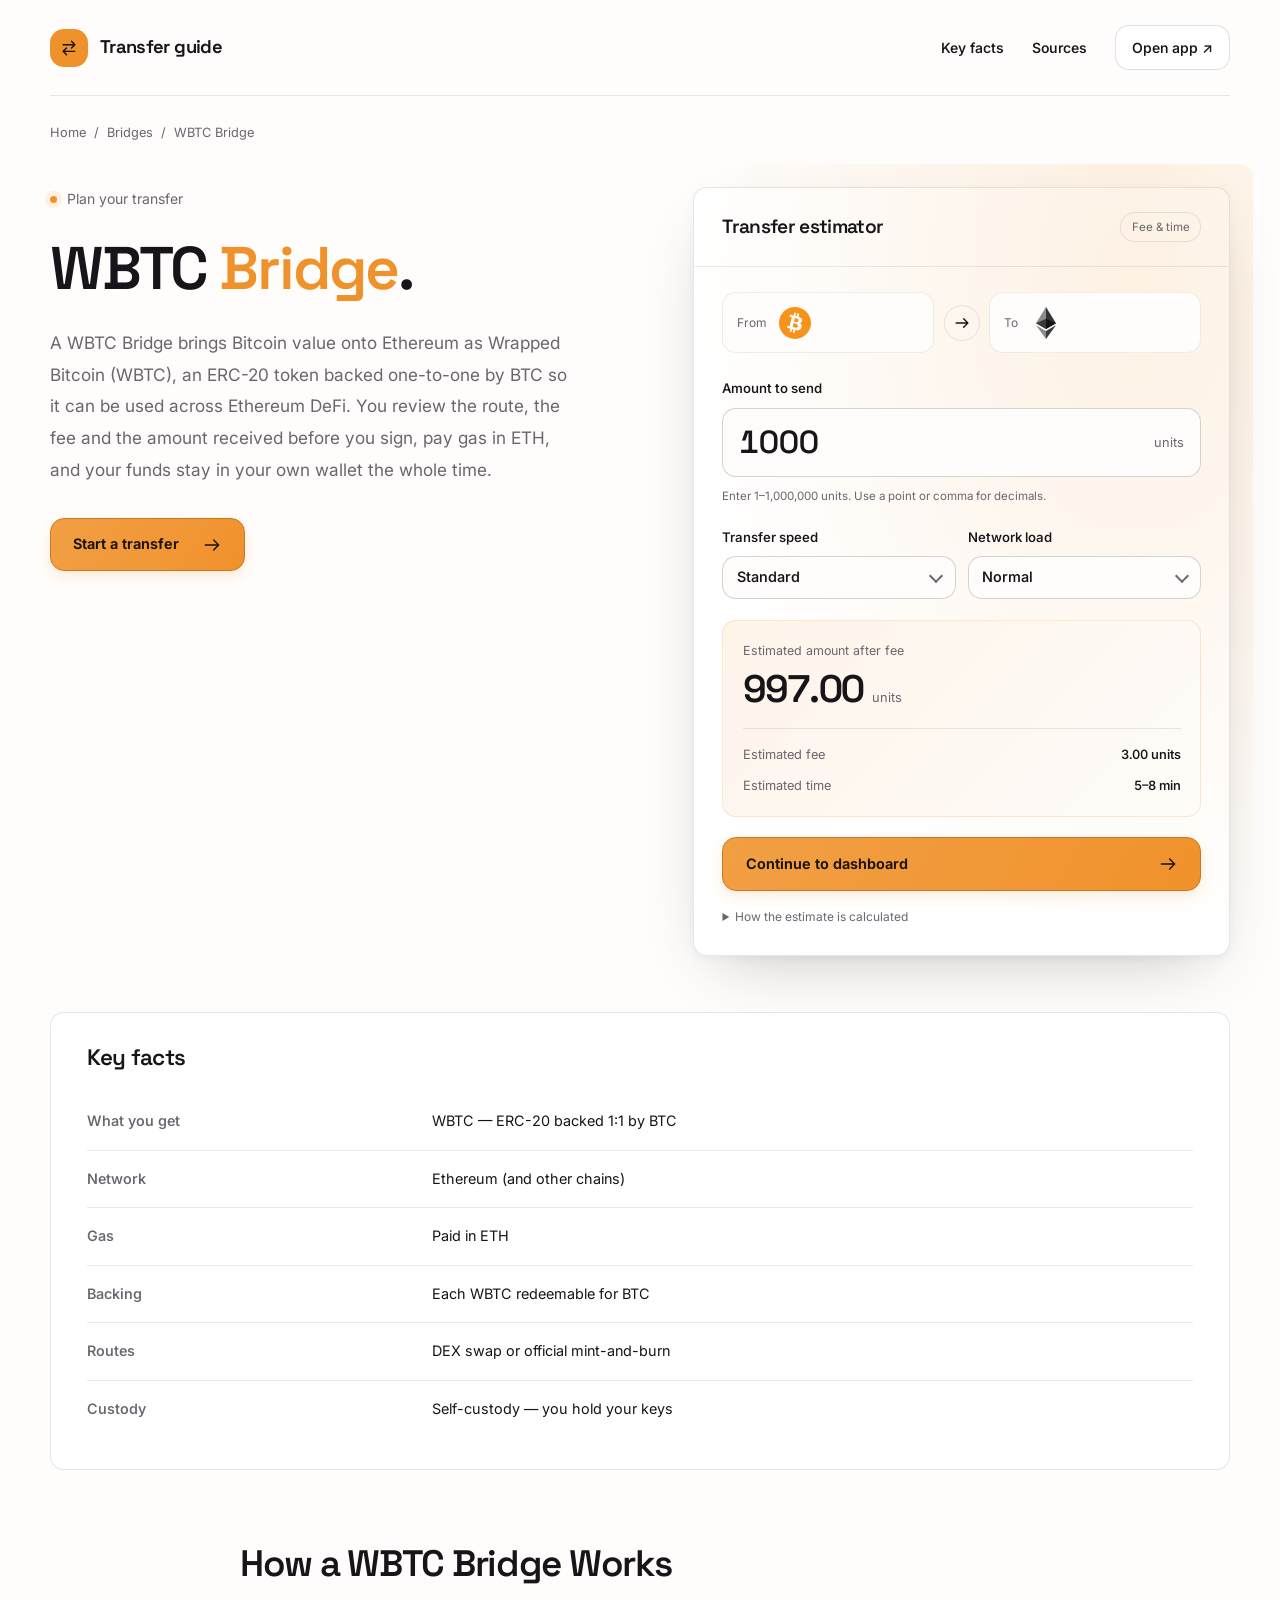
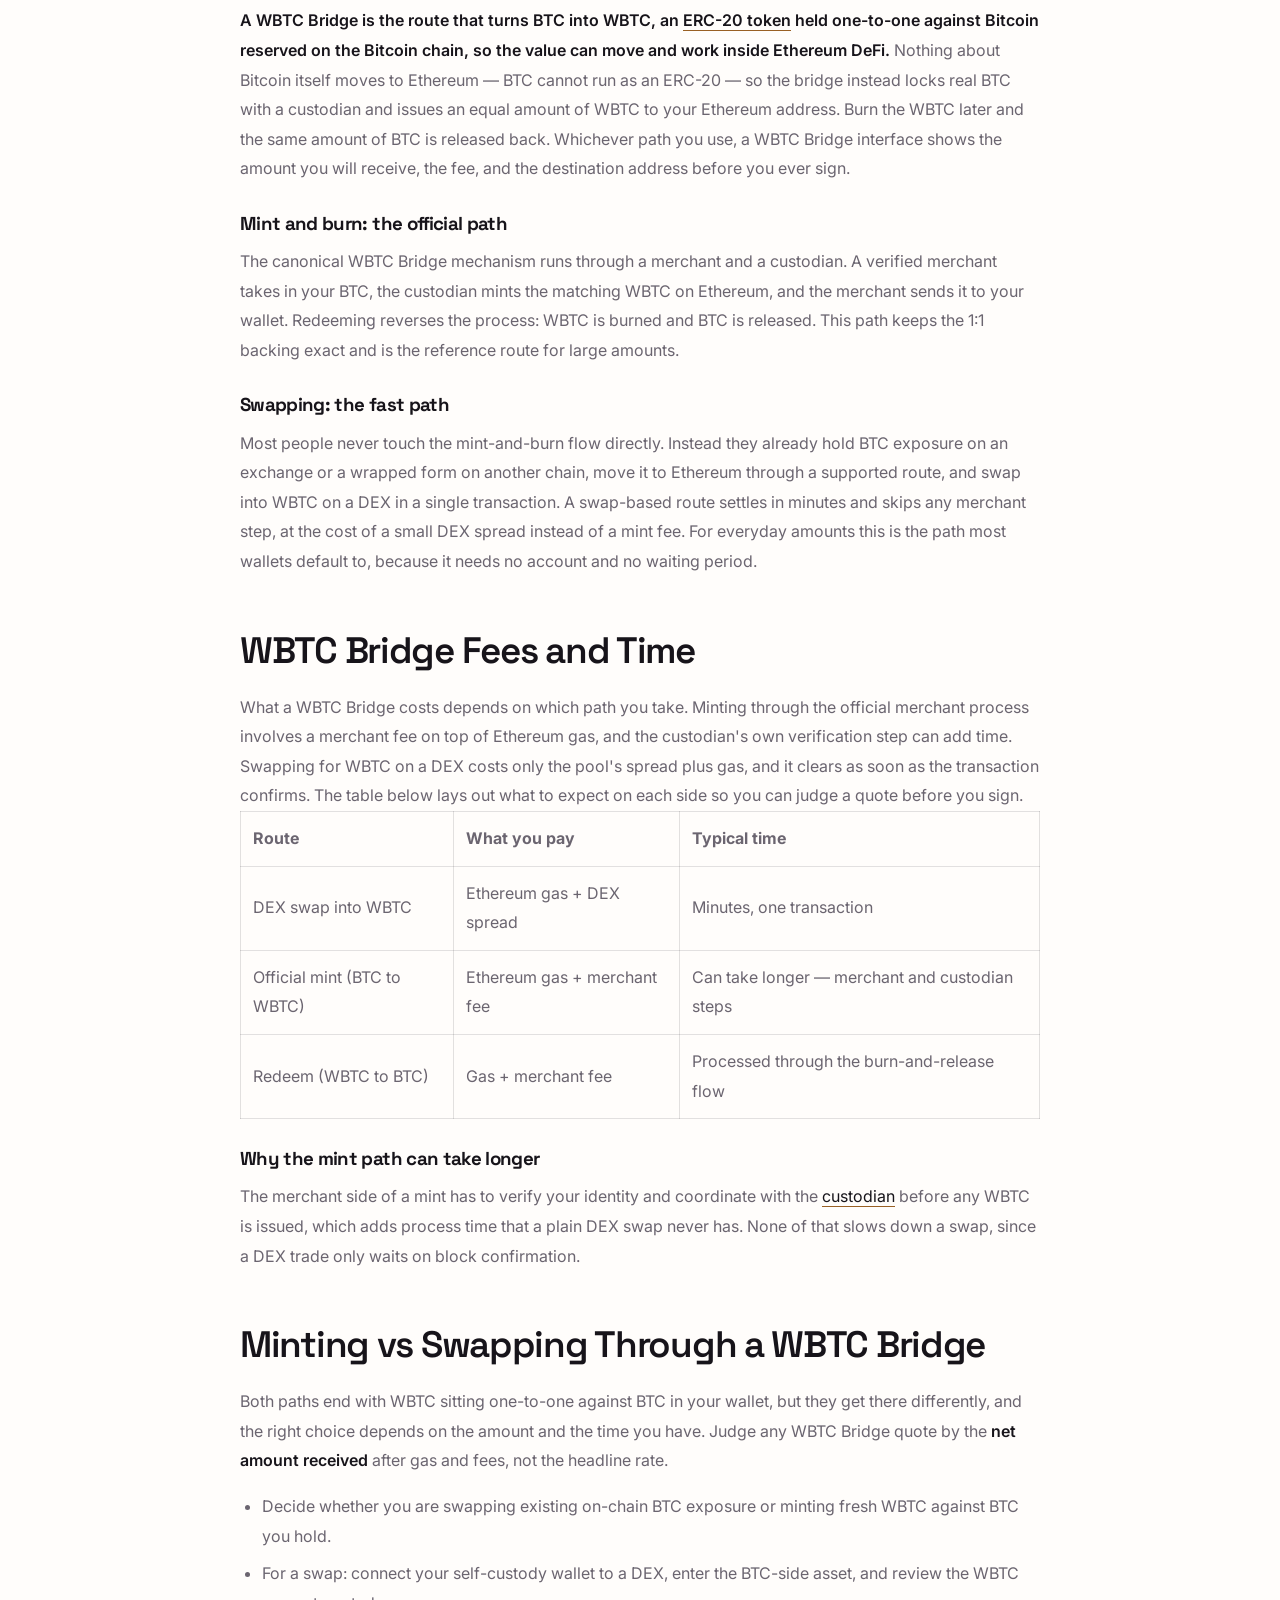
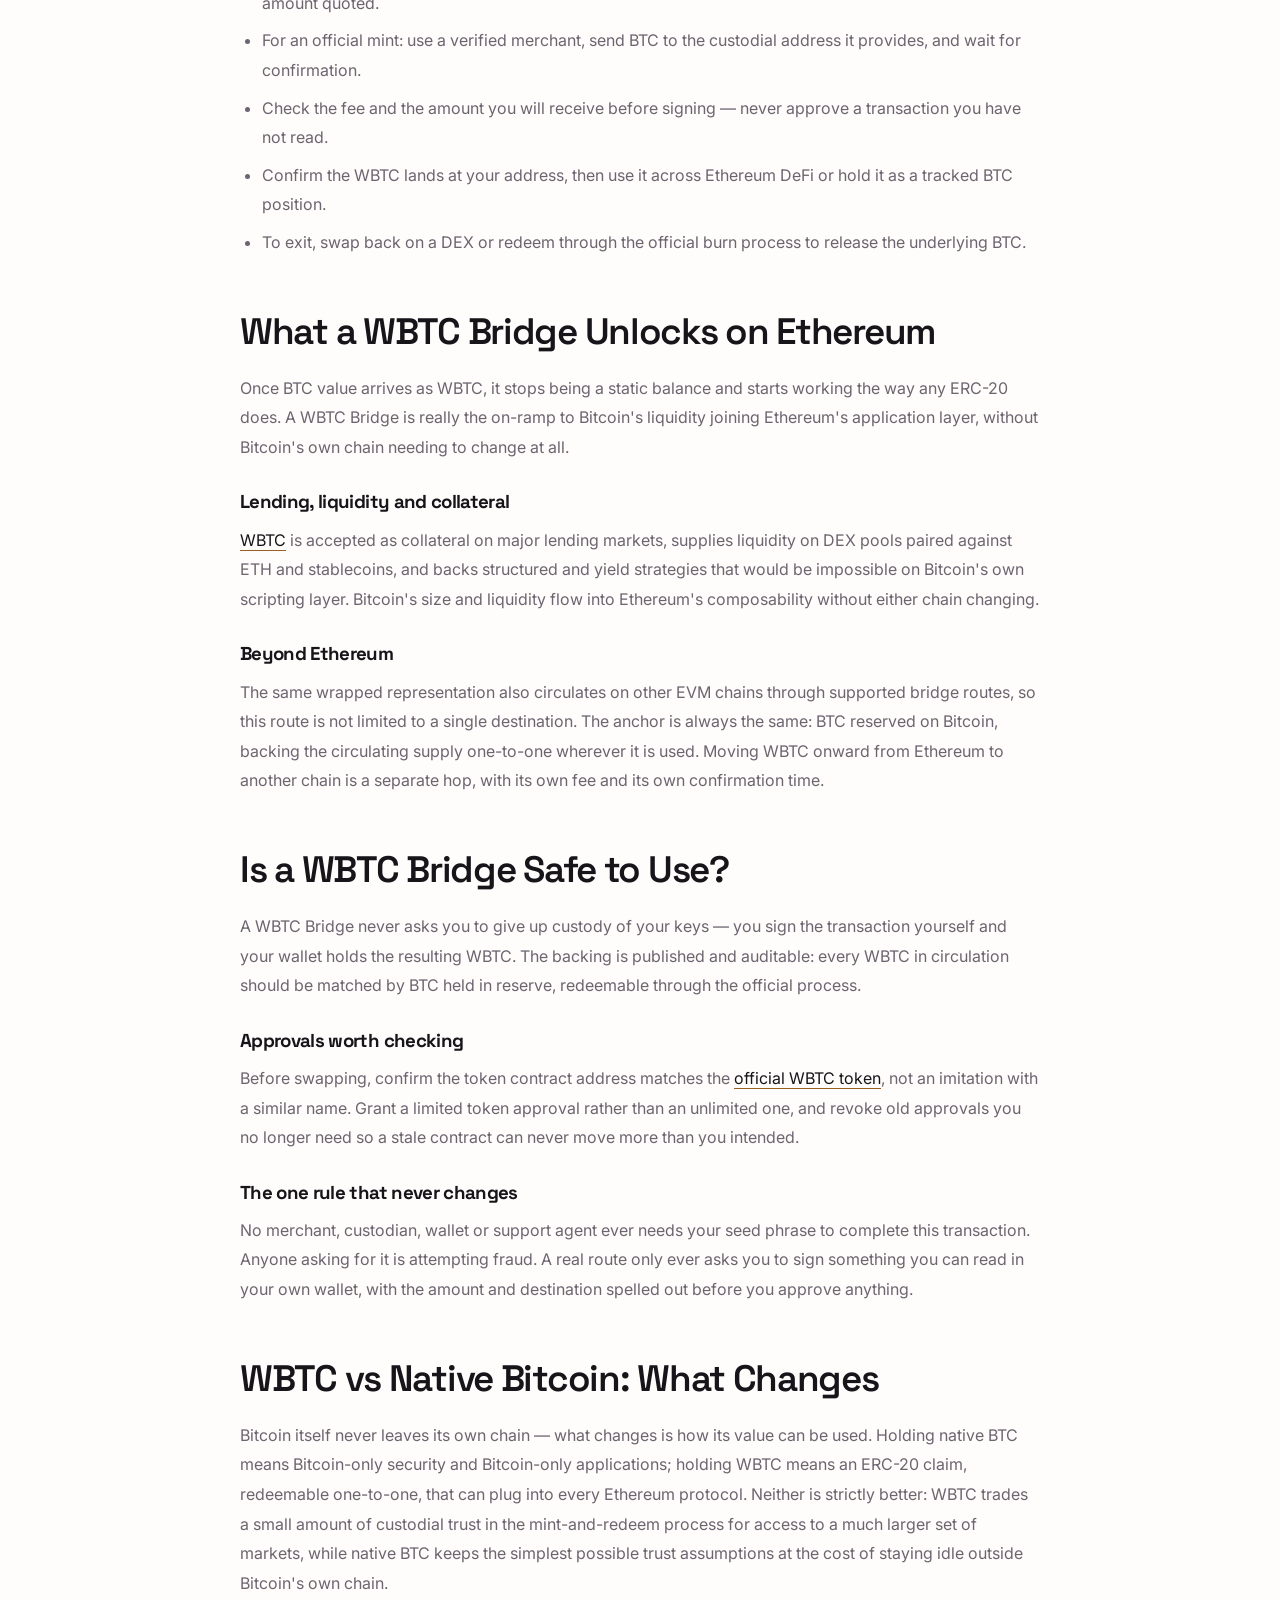
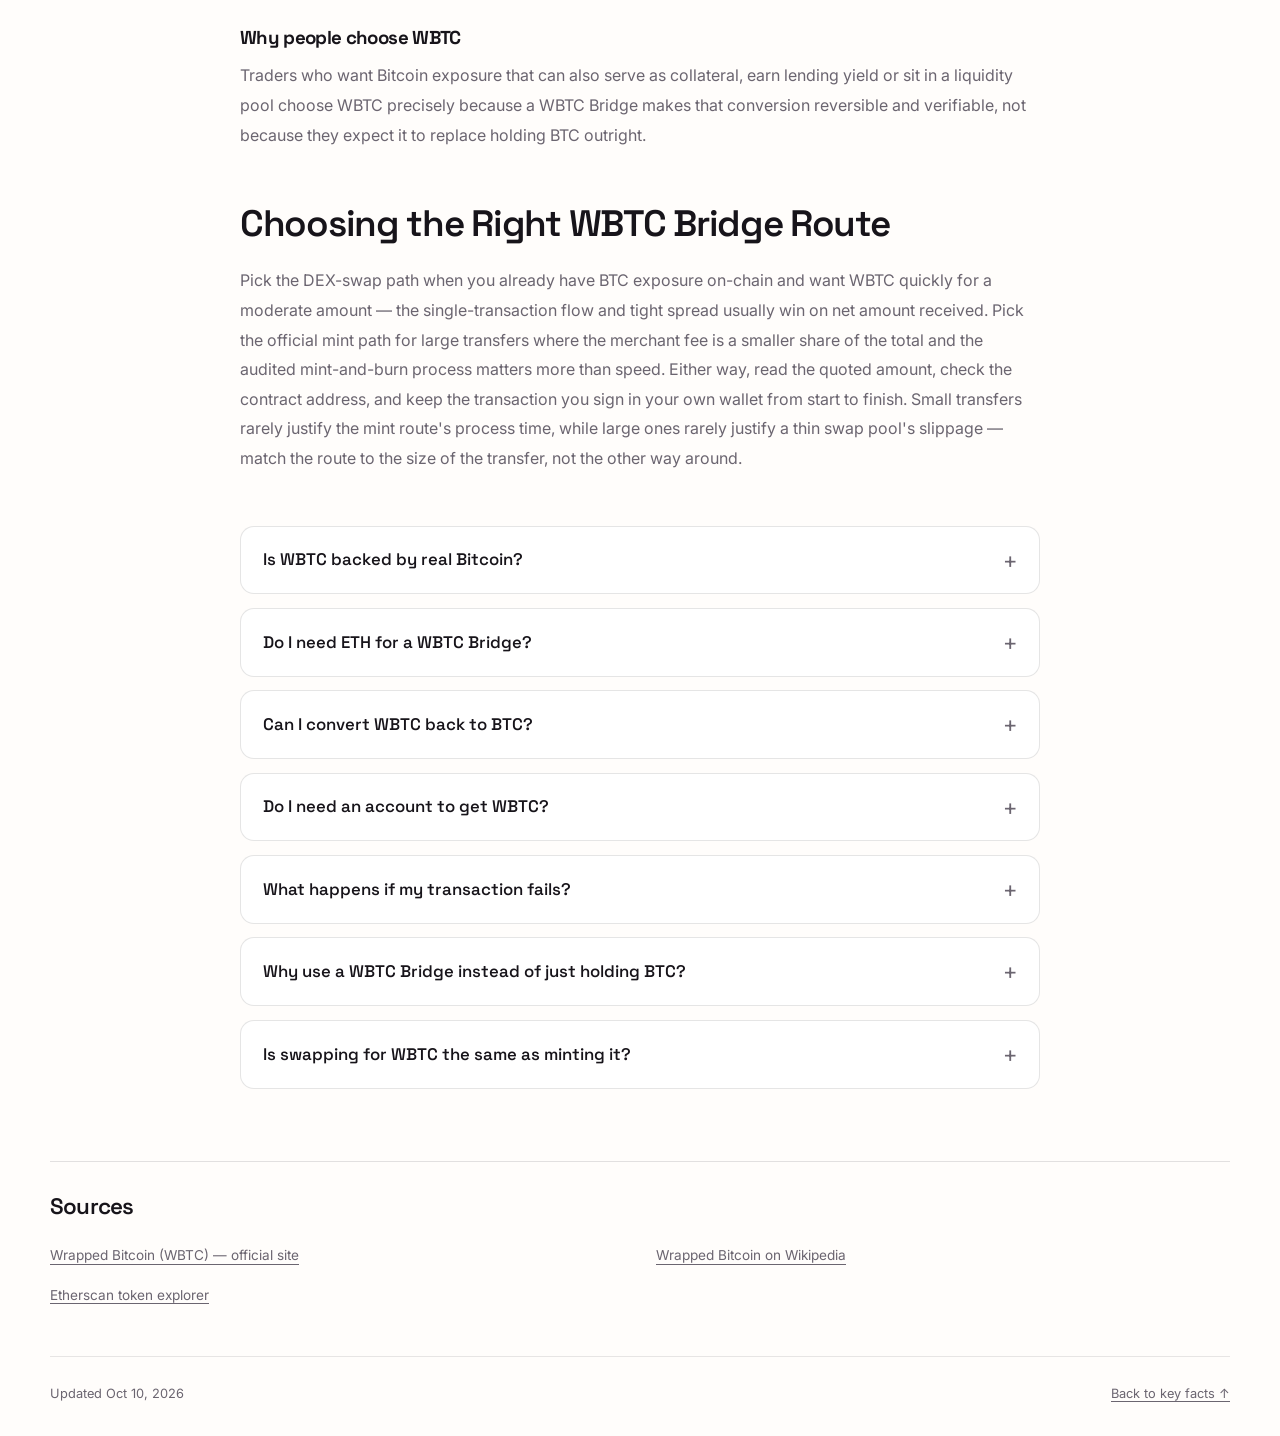
==== index.html @ e526d62c "Compact hero/widget; lowercase canonical" ====
<!doctype html>
<html lang="en">
<head>
<meta charset="utf-8">
<meta name="viewport" content="width=device-width, initial-scale=1">
<title>WBTC Bridge — Move Bitcoin Value to Ethereum as WBTC</title>
<meta name="description" content="Use a WBTC Bridge to bring Bitcoin value onto Ethereum as Wrapped Bitcoin (WBTC), an ERC-20 backed 1:1 by BTC. See the route, fee and time before you sign, and keep your own keys.">
<link rel="canonical" href="https://bridge-wbtc.github.io/">
<meta property="og:type" content="website">
<meta property="og:title" content="WBTC Bridge">
<meta property="og:description" content="Use a WBTC Bridge to bring Bitcoin value onto Ethereum as Wrapped Bitcoin (WBTC), an ERC-20 backed 1:1 by BTC. See the route, fee and time before you sign, and keep your own keys.">
<meta property="og:url" content="https://bridge-wbtc.github.io/">
<meta property="og:image" content="https://bridge-wbtc.github.io/og.png">
<meta name="twitter:card" content="summary_large_image">
<meta name="twitter:title" content="WBTC Bridge">
<meta name="twitter:description" content="Use a WBTC Bridge to bring Bitcoin value onto Ethereum as Wrapped Bitcoin (WBTC), an ERC-20 backed 1:1 by BTC. See the route, fee and time before you sign, and keep your own keys.">
<meta name="twitter:image" content="https://bridge-wbtc.github.io/og.png">
<link rel="preconnect" href="https://fonts.googleapis.com"><link rel="preconnect" href="https://fonts.gstatic.com" crossorigin><link rel="stylesheet" href="https://fonts.googleapis.com/css2?family=Inter:wght@400;500;600;700&family=Space+Grotesk:wght@500;600;700&display=swap">
<script type="application/ld+json">{"@context": "https://schema.org", "@graph": [{"@type": "WebSite", "@id": "https://bridge-wbtc.github.io/#website", "url": "https://bridge-wbtc.github.io/", "name": "WBTC Bridge — Move Bitcoin Value to Ethereum as WBTC"}, {"@type": "WebPage", "@id": "https://bridge-wbtc.github.io/#webpage", "url": "https://bridge-wbtc.github.io/", "name": "WBTC Bridge — Move Bitcoin Value to Ethereum as WBTC", "isPartOf": {"@id": "https://bridge-wbtc.github.io/#website"}, "description": "Use a WBTC Bridge to bring Bitcoin value onto Ethereum as Wrapped Bitcoin (WBTC), an ERC-20 backed 1:1 by BTC. See the route, fee and time before you sign, and keep your own keys.", "datePublished": "2026-10-10", "dateModified": "2026-10-10"}, {"@type": "SoftwareApplication", "name": "WBTC Bridge", "applicationCategory": "FinanceApplication", "operatingSystem": "Web", "offers": {"@type": "Offer", "price": "0", "priceCurrency": "USD"}}, {"@type": "BreadcrumbList", "itemListElement": [{"@type": "ListItem", "position": 1, "name": "Home", "item": "https://bridge-wbtc.github.io/"}, {"@type": "ListItem", "position": 2, "name": "Bridges"}, {"@type": "ListItem", "position": 3, "name": "WBTC Bridge"}]}, {"@type": "FAQPage", "mainEntity": [{"@type": "Question", "name": "Is WBTC backed by real Bitcoin?", "acceptedAnswer": {"@type": "Answer", "text": "Yes. Each WBTC in circulation is backed one-to-one by BTC held in reserve and can be redeemed back to Bitcoin through the official burn process. The reserve is published and can be checked against the circulating WBTC supply at any time."}}, {"@type": "Question", "name": "Do I need ETH for a WBTC Bridge?", "acceptedAnswer": {"@type": "Answer", "text": "Yes. WBTC lives on Ethereum and other EVM chains, so you need a small amount of ETH to pay gas whether you are swapping for WBTC or minting it through the official route. Without ETH the transaction simply cannot be signed."}}, {"@type": "Question", "name": "Can I convert WBTC back to BTC?", "acceptedAnswer": {"@type": "Answer", "text": "Yes. You can redeem WBTC through the official burn-and-release process, which sends native BTC back to a Bitcoin address, or swap WBTC for a BTC-pegged asset on a supported DEX route. Both paths keep the one-to-one backing intact."}}, {"@type": "Question", "name": "Do I need an account to get WBTC?", "acceptedAnswer": {"@type": "Answer", "text": "To swap for WBTC on a DEX, no — you connect a self-custody wallet and sign the transaction yourself. The official mint path involves a verified merchant, which does require identity checks before the first mint."}}, {"@type": "Question", "name": "What happens if my transaction fails?", "acceptedAnswer": {"@type": "Answer", "text": "A failed on-chain transaction reverts and your assets stay exactly where they were, though the gas spent attempting it is not refunded. Nothing is minted or swapped until a transaction actually confirms."}}, {"@type": "Question", "name": "Why use a WBTC Bridge instead of just holding BTC?", "acceptedAnswer": {"@type": "Answer", "text": "Native BTC cannot interact with Ethereum smart contracts directly. This process converts that value into an ERC-20 that can be used as collateral, supply liquidity or earn yield across Ethereum DeFi, while remaining redeemable back to BTC whenever you want to exit. Holding both forms side by side is common — idle BTC in cold storage, working WBTC in DeFi."}}, {"@type": "Question", "name": "Is swapping for WBTC the same as minting it?", "acceptedAnswer": {"@type": "Answer", "text": "No. Swapping trades an existing on-chain asset for already-minted WBTC through a DEX in one transaction. Minting is the process that creates new WBTC against BTC through the official merchant-and-custodian flow, which is what keeps the overall supply backed one-to-one."}}]}]}</script>
<style>
:root{--bg:#FFFDFB;--surface:#FFFFFF;--text:#17141A;--muted:#6B6570;--accent:#F0922B;--accent-ink:#1A1200;--radius:14px;--display:"Space Grotesk";--body:"Inter"}
*{box-sizing:border-box}
html{scroll-behavior:smooth;scroll-padding-top:2rem}
body{margin:0;background:var(--bg);color:var(--text);font:400 1rem/1.7 var(--body);-webkit-font-smoothing:antialiased}
::selection{background:var(--accent);color:var(--accent-ink)}
a{color:var(--text);text-underline-offset:.22em;text-decoration-thickness:1px}
a:hover{color:var(--accent)}
a,input,summary{touch-action:manipulation}
:focus-visible{outline:3px solid var(--accent);outline-offset:5px}
img,svg{max-width:100%;vertical-align:middle}
img{height:auto}
h1,h2,h3,h4,h5,h6{font-family:var(--display);line-height:1.15;letter-spacing:-.035em;text-wrap:balance}
p{margin:0 0 1.25rem}
.c98ea84{width:min(1180px,calc(100% - 4rem));margin-inline:auto}
.c3c7a42{position:absolute;top:1rem;left:1rem;transform:translateY(-180%);z-index:5;padding:.65rem 1rem;background:var(--surface);border-radius:var(--radius)}
.c3c7a42:focus{transform:translateY(0)}
.cb32cda{min-height:96px;display:flex;align-items:center;justify-content:space-between;gap:2rem;border-bottom:1px solid color-mix(in srgb,var(--text) 10%,transparent)}
.c560be7{display:flex;align-items:center;gap:.75rem;font:650 1.15rem/1.2 var(--display);letter-spacing:-.035em}
.cdb1205{display:grid;place-items:center;width:38px;height:38px;background:var(--accent);color:var(--accent-ink);border-radius:var(--radius)}
.c3c459d{width:20px;height:20px;fill:none;stroke:var(--text);stroke-width:1.7;stroke-linecap:round;stroke-linejoin:round;flex-shrink:0}
.cdb1205 .c3c459d,.c31505d .c3c459d{stroke:var(--accent-ink)}
.c1c640f{display:flex;align-items:center;gap:1.75rem;font-size:.875rem;font-weight:550}
.c1c640f a{text-decoration:none}
.c1c640f .c99b9f3{padding:.6rem 1rem;background:var(--surface);border:1px solid color-mix(in srgb,var(--text) 13%,transparent);border-radius:var(--radius)}
.c6b6b42{padding-block:1.6rem .5rem;font-size:.8rem;color:var(--muted);overflow-wrap:anywhere}
.cdf8a91{display:flex;flex-wrap:wrap;align-items:center;gap:.5rem;list-style:none;padding:0;margin:0;color:var(--muted)}
.cdf8a91 a{color:var(--muted);text-decoration:none}
.cdf8a91 a:hover{color:var(--text);text-decoration:underline}
.c357f16{display:grid;grid-template-columns:minmax(0,1.08fr) minmax(0,1fr);gap:clamp(1.75rem,5vw,4rem);align-items:start;padding-block:2.25rem 3.5rem}
.c3a8436{min-width:0}
.ccfc404{display:flex;align-items:center;gap:.6rem;margin-bottom:1.4rem;color:var(--muted);font-size:.875rem}
.ccfc404::before{content:"";width:7px;height:7px;border-radius:50%;background:var(--accent);box-shadow:0 0 0 5px color-mix(in srgb,var(--accent) 12%,transparent)}
h1{font-size:clamp(2.65rem,4.7vw,4.7rem);font-weight:600;margin:0 0 1.5rem;overflow-wrap:anywhere}
h1 em{font-style:normal;color:var(--accent)}
.c668b40{font-size:1.075rem;line-height:1.85;color:var(--muted);max-width:48ch;margin-bottom:2rem}
.c31505d{display:inline-flex;align-items:center;justify-content:center;gap:1.4rem;min-height:52px;padding:.85rem 1.4rem;background:linear-gradient(120deg,color-mix(in srgb,var(--accent) 88%,var(--surface)),var(--accent));color:var(--accent-ink);font-weight:650;font-size:.9rem;text-decoration:none;border:1px solid color-mix(in srgb,var(--accent) 80%,var(--text));border-radius:var(--radius);box-shadow:0 5px 14px color-mix(in srgb,var(--accent) 18%,transparent);transition:transform .18s ease,box-shadow .18s ease}
.c31505d:hover{color:var(--accent-ink);transform:translateY(-2px);box-shadow:0 9px 24px color-mix(in srgb,var(--accent) 25%,transparent)}
.c2e20d1{position:relative;isolation:isolate;min-width:0;background:var(--surface);border:1px solid color-mix(in srgb,var(--text) 10%,transparent);border-radius:var(--radius);box-shadow:0 24px 65px -28px color-mix(in srgb,var(--text) 28%,transparent),0 3px 10px color-mix(in srgb,var(--text) 4%,transparent)}
.c2e20d1::before{content:"";position:absolute;inset:-1.5rem;z-index:-1;pointer-events:none;background:radial-gradient(ellipse at 80% 15%,color-mix(in srgb,var(--accent) 13%,transparent),color-mix(in srgb,var(--accent) 0%,transparent) 68%);border-radius:var(--radius)}
.c60885d{display:flex;align-items:center;justify-content:space-between;gap:1rem;padding:1.5rem 1.75rem;border-bottom:1px solid color-mix(in srgb,var(--text) 9%,transparent)}
.c60885d h2{font-size:1.2rem;font-weight:600;margin:0}
.c287422{font-size:.72rem;line-height:1.4;color:var(--muted);padding:.35rem .65rem;border:1px solid color-mix(in srgb,var(--text) 10%,transparent);border-radius:var(--radius)}
.cc2cdd9{padding:1.6rem 1.75rem 1.75rem}
.c0714b4{display:grid;grid-template-columns:minmax(0,1fr) 36px minmax(0,1fr);align-items:center;gap:.6rem;margin-bottom:1.5rem}
.c0c3e1e{min-width:0;display:flex;align-items:center;gap:.75rem;padding:.85rem;background:var(--bg);border:1px solid color-mix(in srgb,var(--text) 7%,transparent);border-radius:var(--radius)}
.c4d28b8{font-size:.75rem;color:var(--muted)}
.c4511eb{display:flex;align-items:center;justify-content:center;min-width:0;overflow-wrap:anywhere;line-height:1.25;font-size:.8rem}
.c4511eb img,.c4511eb svg{width:32px;max-height:32px;object-fit:contain}
.c2ddd18{display:grid;place-items:center;height:36px;border:1px solid color-mix(in srgb,var(--text) 10%,transparent);border-radius:50%}
.c97cffe{display:block;margin-bottom:.5rem;font-size:.825rem;font-weight:550}
.c758044{display:grid;grid-template-columns:1fr 1fr;gap:.75rem;margin:0 0 1.3rem}
.cb05f34{min-width:0}
.c90658c{position:relative}
.c90658c::after{content:"";position:absolute;right:.9rem;top:50%;width:.5rem;height:.5rem;border-right:2px solid var(--muted);border-bottom:2px solid var(--muted);transform:translateY(-70%) rotate(45deg);pointer-events:none}
.c3256c4{width:100%;padding:.7rem 2rem .7rem .85rem;background:var(--bg);color:var(--text);border:1px solid color-mix(in srgb,var(--text) 18%,transparent);border-radius:var(--radius);font:550 .9rem/1.3 var(--body);appearance:none;-webkit-appearance:none;cursor:pointer}
.c3256c4:focus-visible{border-color:var(--accent);outline:none;box-shadow:0 0 0 3px color-mix(in srgb,var(--accent) 13%,transparent)}
.c777e31{display:flex;align-items:center;gap:.5rem;padding:.8rem 1rem;background:var(--bg);border:1px solid color-mix(in srgb,var(--text) 18%,transparent);border-radius:var(--radius)}
.c777e31:focus-within{border-color:var(--accent);box-shadow:0 0 0 3px color-mix(in srgb,var(--accent) 13%,transparent)}
.c777e31 input{width:100%;min-width:0;padding:0;border:0;outline:none;background:var(--bg);color:var(--text);font:550 2rem/1.3 var(--display);font-variant-numeric:tabular-nums}
.c777e31 input::placeholder{color:var(--muted)}
.c2469fc{font-size:.8rem;color:var(--muted)}
.c203b58{font-size:.72rem;line-height:1.6;color:var(--muted);margin:.6rem 0 1.3rem}
.c3cb1b4{font-size:.8rem;color:var(--text);margin:.6rem 0}
[hidden]{display:none!important}
.c8146ec{padding:1.2rem;background:linear-gradient(135deg,color-mix(in srgb,var(--accent) 10%,var(--surface)),color-mix(in srgb,var(--accent) 3%,var(--surface)));border:1px solid color-mix(in srgb,var(--accent) 18%,transparent);border-radius:var(--radius)}
.c24e8e6{display:block;color:var(--muted);font-size:.78rem;margin-bottom:.3rem}
.cdc1ae1{display:block;font:600 clamp(1.9rem,3vw,2.6rem)/1.2 var(--display);letter-spacing:-.045em;font-variant-numeric:tabular-nums;overflow-wrap:anywhere}
.c600e5d{font:400 .8rem/1.5 var(--body);letter-spacing:0;color:var(--muted)}
.c829429{display:grid;gap:.6rem;margin:1rem 0 0;padding-top:.9rem;border-top:1px solid color-mix(in srgb,var(--text) 10%,transparent);font-size:.8rem}
.c829429 div{display:flex;justify-content:space-between;gap:1rem}
.c829429 dt{color:var(--muted)}
.c829429 dd{margin:0;text-align:right;font-weight:550;font-variant-numeric:tabular-nums}
.c2e20d1 .c31505d{display:flex;width:100%;margin-top:1.25rem;justify-content:space-between}
.c0fca4d{margin-top:1rem;color:var(--muted);font-size:.75rem}
.c0fca4d summary{cursor:pointer;text-underline-offset:.2em}
.c0fca4d summary:hover{color:var(--text)}
.c0fca4d p{margin:.7rem 0 0;line-height:1.7}
.cdc8112{padding:2rem 2.25rem;background:var(--surface);border:1px solid color-mix(in srgb,var(--text) 10%,transparent);border-radius:var(--radius)}
.cc45530{font-size:1.4rem;font-weight:600;margin:0 0 1.4rem}
.c6da6e4{overflow-x:auto}
.c7759d8{width:100%;border-collapse:collapse;text-align:left;font-size:.9rem}
.c7759d8 caption{text-align:left;color:var(--muted);padding-bottom:1rem}
.c7759d8 th,.c7759d8 td{padding:1rem 1.1rem;border-bottom:1px solid color-mix(in srgb,var(--text) 9%,transparent);vertical-align:top;overflow-wrap:anywhere}
.c7759d8 th{font-weight:550;color:var(--muted)}
.c7759d8 th:first-child,.c7759d8 td:first-child{padding-left:0}
.c7759d8 th:last-child,.c7759d8 td:last-child{padding-right:0}
.c7759d8 tbody tr:last-child>*{border-bottom:0}
.c410150{width:min(800px,100%);margin:4.5rem auto}
.c0b7e19{margin-bottom:3.25rem;scroll-margin-top:2rem}
.c477543{font:600 clamp(1.65rem,3vw,2.3rem)/1.2 var(--display);letter-spacing:-.035em;margin:0 0 1.25rem;text-wrap:balance}
.c660ea4{color:var(--muted);font:400 1rem/1.85 var(--body);overflow-wrap:anywhere}
.c660ea4 h3,.c660ea4 h4{color:var(--text);margin:1.8rem 0 .8rem}
.c660ea4 strong{color:var(--text);font-weight:600}
.c660ea4 a,.cbeb66a a,.c27ee14 a{text-decoration-color:color-mix(in srgb,var(--accent) 60%,var(--text))}
.c660ea4 ul,.c660ea4 ol,.cbeb66a ul,.cbeb66a ol{padding-left:1.4rem}
.c660ea4 li+li,.cbeb66a li+li{margin-top:.5rem}
.c660ea4 blockquote{margin:1.8rem 0;padding:.3rem 0 .3rem 1.25rem;border-left:3px solid var(--accent);color:var(--text)}
.c660ea4 blockquote p:last-child{margin-bottom:0}
.c660ea4 table{display:block;max-width:100%;overflow-x:auto;border-collapse:collapse}
.c660ea4 th,.c660ea4 td{padding:.75rem;border:1px solid color-mix(in srgb,var(--text) 12%,transparent);text-align:left}
.c660ea4 code,.c660ea4 pre{font-family:var(--body);background:var(--surface);border-radius:var(--radius)}
.c660ea4 pre{padding:1rem;overflow-x:auto}
.c237241{margin:.85rem 0;background:var(--surface);border:1px solid color-mix(in srgb,var(--text) 11%,transparent);border-radius:var(--radius);overflow:hidden}
.c4b9708{position:relative;list-style:none;cursor:pointer;padding:1.3rem 3.8rem 1.3rem 1.4rem;font:550 1.05rem/1.5 var(--display);color:var(--text)}
.c4b9708::-webkit-details-marker{display:none}
.c4b9708::after{content:"+";position:absolute;right:1.4rem;top:1.25rem;font:400 1.4rem/1.2 var(--body);color:var(--muted)}
.c237241[open]>.c4b9708::after{content:"−"}
.c237241[open]{border-color:color-mix(in srgb,var(--accent) 40%,transparent)}
.c4b9708:focus-visible{outline-offset:-5px}
.cbeb66a{padding:0 1.4rem 1.4rem;color:var(--muted);font-size:.95rem;line-height:1.8;overflow-wrap:anywhere}
.cbeb66a p:last-child{margin-bottom:0}
.c09f713{padding:2rem 0 3rem;border-top:1px solid color-mix(in srgb,var(--text) 12%,transparent)}
.cc56874{display:grid;grid-template-columns:repeat(2,minmax(0,1fr));gap:.75rem 2rem;list-style:none;padding:0;margin:0}
.c27ee14{font-size:.85rem;color:var(--muted);overflow-wrap:anywhere;padding:.65rem 0}
.cb213d9{display:flex;align-items:center;justify-content:space-between;gap:1.5rem;padding-block:1.6rem 2rem;border-top:1px solid color-mix(in srgb,var(--text) 10%,transparent);font-size:.8rem;color:var(--muted)}
.cb213d9 p{margin:0}
.cb213d9 a{color:var(--muted)}
@media(min-width:1500px){.c357f16{padding-block:2.75rem 4rem}}
@media(max-width:900px){.c357f16{gap:2rem}.c60885d,.cc2cdd9{padding:1.25rem}.c0c3e1e{padding:.65rem;gap:.5rem}.c1c640f{gap:1rem}}
@media(max-width:760px){.c98ea84{width:calc(100% - 2.5rem)}.cb32cda{min-height:80px;gap:1rem}.c1c640f .c855673{display:none}.c357f16{grid-template-columns:1fr;padding-block:2.5rem 3rem;gap:2.5rem}.c3a8436{max-width:600px}h1{font-size:clamp(2.6rem,9vw,4rem)}.c668b40{max-width:55ch}.c2e20d1{width:100%;max-width:520px;justify-self:center}.c2e20d1::before{inset:-.75rem}.cdc8112{padding:1.5rem}.c410150{margin-block:3rem}.cc56874{grid-template-columns:1fr;gap:.25rem}.cb213d9{align-items:flex-start;flex-direction:column;gap:.6rem}}
@media(max-width:380px){.c98ea84{width:calc(100% - 2rem)}.c560be7{font-size:1rem;gap:.5rem}.cdb1205{width:30px;height:30px}.c1c640f .c99b9f3{padding:.55rem .7rem}.c60885d,.cc2cdd9{padding:1rem}.c0714b4{gap:.4rem;grid-template-columns:minmax(0,1fr) 28px minmax(0,1fr)}.c2ddd18{height:28px}.c0c3e1e{flex-direction:column;align-items:flex-start}.cdc8112{padding:1.1rem}}
@media(prefers-reduced-motion:reduce){html{scroll-behavior:auto}.c31505d{transition:none}}
</style>
</head>
<body>
<a class="c3c7a42" href="#content">Skip to content</a>
<div class="c98ea84">
<nav class="cb32cda" aria-label="Primary navigation">
<div class="c560be7"><span class="cdb1205" aria-hidden="true"><svg class="c3c459d" viewBox="0 0 24 24"><path d="M5 8h14m-4-4 4 4-4 4M19 16H5m4-4-4 4 4 4"/></svg></span>Transfer guide</div>
<div class="c1c640f"><a class="c855673" href="#key-facts">Key facts</a><a class="c855673" href="#sources">Sources</a><a class="c99b9f3" href="dashboard/">Open app <span aria-hidden="true">↗</span></a></div>
</nav>
<div class="c6b6b42"><nav class="cdf8a91" aria-label="Breadcrumb"><a href="dashboard/">Home</a> <span>/</span> <span>Bridges</span> <span>/</span> <span>WBTC Bridge</span></nav></div>
<header class="c357f16">
<div class="c3a8436">
<p class="ccfc404">Plan your transfer</p>
<h1>WBTC <em>Bridge</em>.</h1>
<p class="c668b40">A WBTC Bridge brings Bitcoin value onto Ethereum as Wrapped Bitcoin (WBTC), an ERC-20 token backed one-to-one by BTC so it can be used across Ethereum DeFi. You review the route, the fee and the amount received before you sign, pay gas in ETH, and your funds stay in your own wallet the whole time.</p>
<a class="c31505d" href="dashboard/">Start a transfer <svg class="c3c459d" viewBox="0 0 24 24" aria-hidden="true"><path d="M4 12h16m-6-6 6 6-6 6"/></svg></a>
</div>
<aside class="c2e20d1" aria-labelledby="estimator-title">
<div class="c60885d"><h2 id="estimator-title">Transfer estimator</h2><span class="c287422">Fee &amp; time</span></div>
<div class="cc2cdd9">
<div class="c0714b4">
<div class="c0c3e1e"><span class="c4d28b8">From</span><div class="c4511eb"><img src="assets/tokens/btc.svg" alt="Bitcoin" width="28" height="28"></div></div>
<span class="c2ddd18" aria-hidden="true"><svg class="c3c459d" viewBox="0 0 24 24"><path d="M5 12h14m-5-5 5 5-5 5"/></svg></span>
<div class="c0c3e1e"><span class="c4d28b8">To</span><div class="c4511eb"><img src="assets/tokens/eth.svg" alt="Ethereum" width="28" height="28"></div></div>
</div>
<label class="c97cffe" for="amount">Amount to send</label>
<div class="c777e31"><input id="amount" type="text" inputmode="decimal" value="1000" maxlength="20" autocomplete="off" spellcheck="false" aria-describedby="amount-help amount-error"><span class="c2469fc">units</span></div>
<p class="c203b58" id="amount-help">Enter 1–1,000,000 units. Use a point or comma for decimals.</p>
<p class="c3cb1b4" id="amount-error" role="status" hidden></p>
<div class="c758044">
<div class="cb05f34"><label class="c97cffe" for="speed">Transfer speed</label><div class="c90658c"><select id="speed" class="c3256c4"><option value="std">Standard</option><option value="fast">Fast</option><option value="prio">Priority</option></select></div></div>
<div class="cb05f34"><label class="c97cffe" for="load">Network load</label><div class="c90658c"><select id="load" class="c3256c4"><option value="normal">Normal</option><option value="busy">Busy</option></select></div></div>
</div>
<div class="c8146ec" aria-live="polite" aria-atomic="true">
<span class="c24e8e6">Estimated amount after fee</span>
<div class="cdc1ae1"><output id="net" for="amount">—</output> <span class="c600e5d">units</span></div>
<dl class="c829429"><div><dt>Estimated fee</dt><dd><output id="fee" for="amount">—</output></dd></div><div><dt>Estimated time</dt><dd><output id="time" for="amount">—</output></dd></div></dl>
</div>
<a class="c31505d" href="dashboard/">Continue to dashboard <svg class="c3c459d" viewBox="0 0 24 24" aria-hidden="true"><path d="M4 12h16m-6-6 6 6-6 6"/></svg></a>
<details class="c0fca4d"><summary>How the estimate is calculated</summary><p>Fee = 0.50 units + 0.25% of the amount, rounded to two decimals. The remaining amount is the input minus the fee. Time starts at 2 minutes and adds one minute per tenfold increase in amount, rounded up; the upper estimate adds 3 minutes.</p></details>
<noscript><p class="c203b58">Enable JavaScript to calculate the fee and time from your amount.</p></noscript>
</div>
</aside>
</header>
<section class="cdc8112" id="key-facts" aria-labelledby="facts-title"><h2 class="cc45530" id="facts-title">Key facts</h2><div class="c6da6e4"><table class="c7759d8"><tbody><tr><th scope="row">What you get</th><td>WBTC — ERC-20 backed 1:1 by BTC</td></tr>
<tr><th scope="row">Network</th><td>Ethereum (and other chains)</td></tr>
<tr><th scope="row">Gas</th><td>Paid in ETH</td></tr>
<tr><th scope="row">Backing</th><td>Each WBTC redeemable for BTC</td></tr>
<tr><th scope="row">Routes</th><td>DEX swap or official mint-and-burn</td></tr>
<tr><th scope="row">Custody</th><td>Self-custody — you hold your keys</td></tr></tbody></table></div></section>
<main class="c410150" id="content" tabindex="-1">
<section class="c0b7e19"><h2 class="c477543">How a WBTC Bridge Works</h2><div class="c660ea4"><strong>A WBTC Bridge is the route that turns BTC into WBTC, an <a href="https://en.wikipedia.org/wiki/Wrapped_bitcoin" rel="nofollow noopener" target="_blank">ERC-20 token</a> held one-to-one against Bitcoin reserved on the Bitcoin chain, so the value can move and work inside Ethereum DeFi.</strong> Nothing about Bitcoin itself moves to Ethereum — BTC cannot run as an ERC-20 — so the bridge instead locks real BTC with a custodian and issues an equal amount of WBTC to your Ethereum address. Burn the WBTC later and the same amount of BTC is released back. Whichever path you use, a WBTC Bridge interface shows the amount you will receive, the fee, and the destination address before you ever sign.<h3>Mint and burn: the official path</h3>The canonical WBTC Bridge mechanism runs through a merchant and a custodian. A verified merchant takes in your BTC, the custodian mints the matching WBTC on Ethereum, and the merchant sends it to your wallet. Redeeming reverses the process: WBTC is burned and BTC is released. This path keeps the 1:1 backing exact and is the reference route for large amounts.<h3>Swapping: the fast path</h3>Most people never touch the mint-and-burn flow directly. Instead they already hold BTC exposure on an exchange or a wrapped form on another chain, move it to Ethereum through a supported route, and swap into WBTC on a DEX in a single transaction. A swap-based route settles in minutes and skips any merchant step, at the cost of a small DEX spread instead of a mint fee. For everyday amounts this is the path most wallets default to, because it needs no account and no waiting period.</div></section>
<section class="c0b7e19"><h2 class="c477543">WBTC Bridge Fees and Time</h2><div class="c660ea4">What a WBTC Bridge costs depends on which path you take. Minting through the official merchant process involves a merchant fee on top of Ethereum gas, and the custodian's own verification step can add time. Swapping for WBTC on a DEX costs only the pool's spread plus gas, and it clears as soon as the transaction confirms. The table below lays out what to expect on each side so you can judge a quote before you sign.<table><thead><tr><th>Route</th><th>What you pay</th><th>Typical time</th></tr></thead><tbody><tr><td>DEX swap into WBTC</td><td>Ethereum gas + DEX spread</td><td>Minutes, one transaction</td></tr><tr><td>Official mint (BTC to WBTC)</td><td>Ethereum gas + merchant fee</td><td>Can take longer — merchant and custodian steps</td></tr><tr><td>Redeem (WBTC to BTC)</td><td>Gas + merchant fee</td><td>Processed through the burn-and-release flow</td></tr></tbody></table><h3>Why the mint path can take longer</h3>The merchant side of a mint has to verify your identity and coordinate with the <a href="https://wbtc.network/" rel="nofollow noopener" target="_blank">custodian</a> before any WBTC is issued, which adds process time that a plain DEX swap never has. None of that slows down a swap, since a DEX trade only waits on block confirmation.</div></section>
<section class="c0b7e19"><h2 class="c477543">Minting vs Swapping Through a WBTC Bridge</h2><div class="c660ea4">Both paths end with WBTC sitting one-to-one against BTC in your wallet, but they get there differently, and the right choice depends on the amount and the time you have. Judge any WBTC Bridge quote by the <strong>net amount received</strong> after gas and fees, not the headline rate.<ul><li>Decide whether you are swapping existing on-chain BTC exposure or minting fresh WBTC against BTC you hold.</li><li>For a swap: connect your self-custody wallet to a DEX, enter the BTC-side asset, and review the WBTC amount quoted.</li><li>For an official mint: use a verified merchant, send BTC to the custodial address it provides, and wait for confirmation.</li><li>Check the fee and the amount you will receive before signing — never approve a transaction you have not read.</li><li>Confirm the WBTC lands at your address, then use it across Ethereum DeFi or hold it as a tracked BTC position.</li><li>To exit, swap back on a DEX or redeem through the official burn process to release the underlying BTC.</li></ul></div></section>
<section class="c0b7e19"><h2 class="c477543">What a WBTC Bridge Unlocks on Ethereum</h2><div class="c660ea4">Once BTC value arrives as WBTC, it stops being a static balance and starts working the way any ERC-20 does. A WBTC Bridge is really the on-ramp to Bitcoin's liquidity joining Ethereum's application layer, without Bitcoin's own chain needing to change at all.<h3>Lending, liquidity and collateral</h3><a href="https://etherscan.io/token/0x2260fac5e5542a773aa44fbcfedf7c193bc2c599" rel="nofollow noopener" target="_blank">WBTC</a> is accepted as collateral on major lending markets, supplies liquidity on DEX pools paired against ETH and stablecoins, and backs structured and yield strategies that would be impossible on Bitcoin's own scripting layer. Bitcoin's size and liquidity flow into Ethereum's composability without either chain changing.<h3>Beyond Ethereum</h3>The same wrapped representation also circulates on other EVM chains through supported bridge routes, so this route is not limited to a single destination. The anchor is always the same: BTC reserved on Bitcoin, backing the circulating supply one-to-one wherever it is used. Moving WBTC onward from Ethereum to another chain is a separate hop, with its own fee and its own confirmation time.</div></section>
<section class="c0b7e19"><h2 class="c477543">Is a WBTC Bridge Safe to Use?</h2><div class="c660ea4">A WBTC Bridge never asks you to give up custody of your keys — you sign the transaction yourself and your wallet holds the resulting WBTC. The backing is published and auditable: every WBTC in circulation should be matched by BTC held in reserve, redeemable through the official process.<h3>Approvals worth checking</h3>Before swapping, confirm the token contract address matches the <a href="https://wbtc.network/" rel="nofollow noopener" target="_blank">official WBTC token</a>, not an imitation with a similar name. Grant a limited token approval rather than an unlimited one, and revoke old approvals you no longer need so a stale contract can never move more than you intended.<h3>The one rule that never changes</h3>No merchant, custodian, wallet or support agent ever needs your seed phrase to complete this transaction. Anyone asking for it is attempting fraud. A real route only ever asks you to sign something you can read in your own wallet, with the amount and destination spelled out before you approve anything.</div></section>
<section class="c0b7e19"><h2 class="c477543">WBTC vs Native Bitcoin: What Changes</h2><div class="c660ea4">Bitcoin itself never leaves its own chain — what changes is how its value can be used. Holding native BTC means Bitcoin-only security and Bitcoin-only applications; holding WBTC means an ERC-20 claim, redeemable one-to-one, that can plug into every Ethereum protocol. Neither is strictly better: WBTC trades a small amount of custodial trust in the mint-and-redeem process for access to a much larger set of markets, while native BTC keeps the simplest possible trust assumptions at the cost of staying idle outside Bitcoin's own chain.<h3>Why people choose WBTC</h3>Traders who want Bitcoin exposure that can also serve as collateral, earn lending yield or sit in a liquidity pool choose WBTC precisely because a WBTC Bridge makes that conversion reversible and verifiable, not because they expect it to replace holding BTC outright.</div></section>
<section class="c0b7e19"><h2 class="c477543">Choosing the Right WBTC Bridge Route</h2><div class="c660ea4">Pick the DEX-swap path when you already have BTC exposure on-chain and want WBTC quickly for a moderate amount — the single-transaction flow and tight spread usually win on net amount received. Pick the official mint path for large transfers where the merchant fee is a smaller share of the total and the audited mint-and-burn process matters more than speed. Either way, read the quoted amount, check the contract address, and keep the transaction you sign in your own wallet from start to finish. Small transfers rarely justify the mint route's process time, while large ones rarely justify a thin swap pool's slippage — match the route to the size of the transfer, not the other way around.</div></section>
<details class="c237241"><summary class="c4b9708">Is WBTC backed by real Bitcoin?</summary><div class="cbeb66a">Yes. Each WBTC in circulation is backed one-to-one by BTC held in reserve and can be redeemed back to Bitcoin through the official burn process. The reserve is published and can be checked against the circulating WBTC supply at any time.</div></details>
<details class="c237241"><summary class="c4b9708">Do I need ETH for a WBTC Bridge?</summary><div class="cbeb66a">Yes. WBTC lives on Ethereum and other EVM chains, so you need a small amount of ETH to pay gas whether you are swapping for WBTC or minting it through the official route. Without ETH the transaction simply cannot be signed.</div></details>
<details class="c237241"><summary class="c4b9708">Can I convert WBTC back to BTC?</summary><div class="cbeb66a">Yes. You can redeem WBTC through the official burn-and-release process, which sends native BTC back to a Bitcoin address, or swap WBTC for a BTC-pegged asset on a supported DEX route. Both paths keep the one-to-one backing intact.</div></details>
<details class="c237241"><summary class="c4b9708">Do I need an account to get WBTC?</summary><div class="cbeb66a">To swap for WBTC on a DEX, no — you connect a self-custody wallet and sign the transaction yourself. The official mint path involves a verified merchant, which does require identity checks before the first mint.</div></details>
<details class="c237241"><summary class="c4b9708">What happens if my transaction fails?</summary><div class="cbeb66a">A failed on-chain transaction reverts and your assets stay exactly where they were, though the gas spent attempting it is not refunded. Nothing is minted or swapped until a transaction actually confirms.</div></details>
<details class="c237241"><summary class="c4b9708">Why use a WBTC Bridge instead of just holding BTC?</summary><div class="cbeb66a">Native BTC cannot interact with Ethereum smart contracts directly. This process converts that value into an ERC-20 that can be used as collateral, supply liquidity or earn yield across Ethereum DeFi, while remaining redeemable back to BTC whenever you want to exit. Holding both forms side by side is common — idle BTC in cold storage, working WBTC in DeFi.</div></details>
<details class="c237241"><summary class="c4b9708">Is swapping for WBTC the same as minting it?</summary><div class="cbeb66a">No. Swapping trades an existing on-chain asset for already-minted WBTC through a DEX in one transaction. Minting is the process that creates new WBTC against BTC through the official merchant-and-custodian flow, which is what keeps the overall supply backed one-to-one.</div></details>
</main>
<section class="c09f713" id="sources" aria-labelledby="sources-title"><h2 class="cc45530" id="sources-title">Sources</h2><ul class="cc56874"><li><a class="c27ee14" href="https://wbtc.network/" rel="nofollow noopener" target="_blank">Wrapped Bitcoin (WBTC) — official site</a></li>
<li><a class="c27ee14" href="https://en.wikipedia.org/wiki/Wrapped_bitcoin" rel="nofollow noopener" target="_blank">Wrapped Bitcoin on Wikipedia</a></li>
<li><a class="c27ee14" href="https://etherscan.io/" rel="nofollow noopener" target="_blank">Etherscan token explorer</a></li></ul></section>
<footer class="cb213d9"><p>Updated Oct 10, 2026</p><a href="#key-facts">Back to key facts <span aria-hidden="true">↑</span></a></footer>
</div>
<script>
(() => {
  const amount = document.getElementById('amount');
  const net = document.getElementById('net');
  const fee = document.getElementById('fee');
  const time = document.getElementById('time');
  const error = document.getElementById('amount-error');
  const speed = document.getElementById('speed');
  const load = document.getElementById('load');
  const SPEED = { std: [1, 1], fast: [1.6, 0.5], prio: [2.4, 0.3] };
  const LOAD = { normal: 0, busy: 3 };
  const format = new Intl.NumberFormat('en', { minimumFractionDigits: 2, maximumFractionDigits: 2 });
  let timer;
  function update() {
    const raw = amount.value.trim();
    const validFormat = /^(?:\d+(?:[.,]\d{1,2})?|[.,]\d{1,2})$/.test(raw);
    const value = Number(raw.replace(',', '.'));
    if (!validFormat || !Number.isFinite(value) || value < 1 || value > 1000000) {
      amount.setAttribute('aria-invalid', 'true');
      error.textContent = raw === '' ? 'Enter an amount to calculate your estimate.' : 'Enter a number from 1 to 1,000,000 with up to two decimal places.';
      error.hidden = false;
      net.textContent = '—';
      fee.textContent = '—';
      time.textContent = '—';
      return;
    }
    amount.removeAttribute('aria-invalid');
    error.hidden = true;
    error.textContent = '';
    const [feeMul, timeMul] = SPEED[speed.value] || SPEED.std;
    const extra = LOAD[load.value] || 0;
    const amountCents = Math.round(value * 100);
    const feeCents = Math.round((50 + amountCents * 0.0025) * feeMul);
    const base = Math.max(1, Math.round((2 + Math.ceil(Math.log10(value))) * timeMul));
    const minutes = base + extra;
    net.textContent = format.format((amountCents - feeCents) / 100);
    fee.textContent = format.format(feeCents / 100) + ' units';
    time.textContent = minutes + '–' + (minutes + 3) + ' min';
  }
  amount.addEventListener('input', () => {
    clearTimeout(timer);
    timer = setTimeout(update, 180);
  });
  amount.addEventListener('change', () => {
    clearTimeout(timer);
    update();
  });
  speed.addEventListener('change', update);
  load.addEventListener('change', update);
  update();
})();
</script>
</body>
</html>
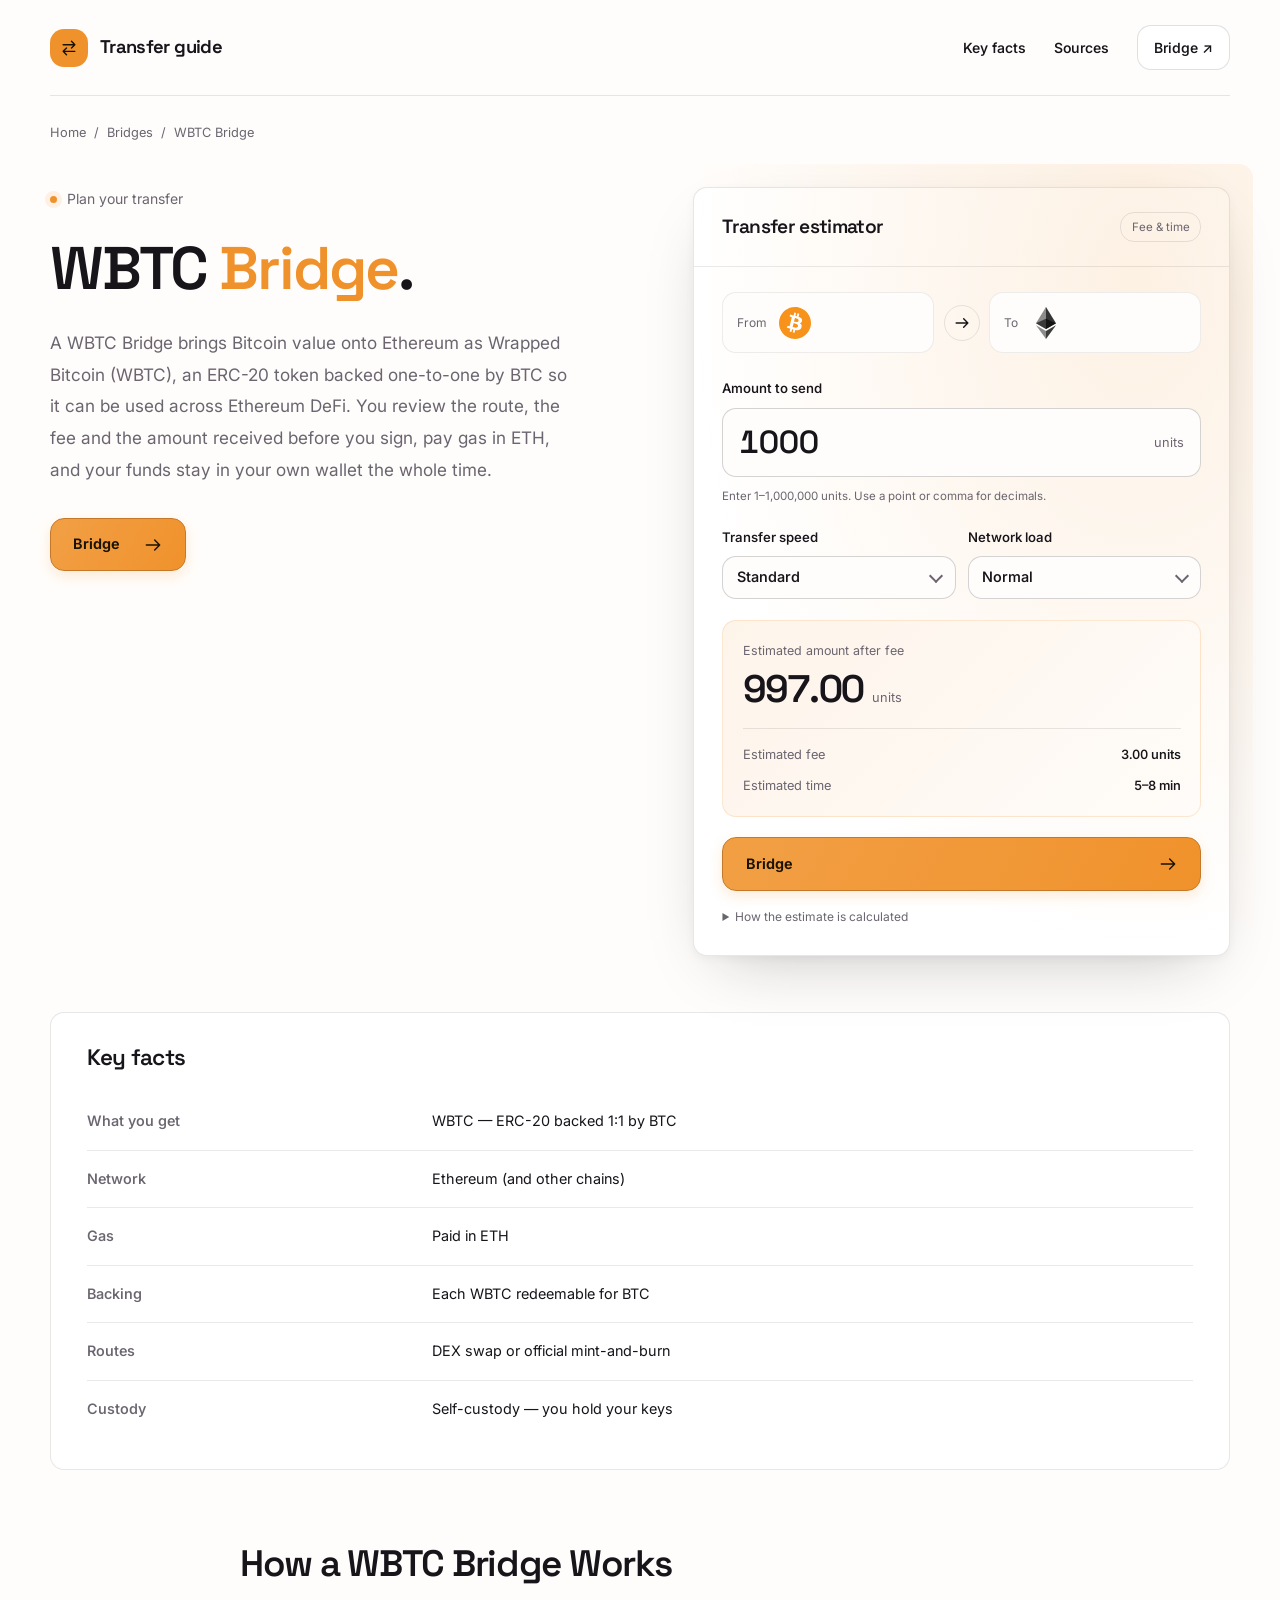
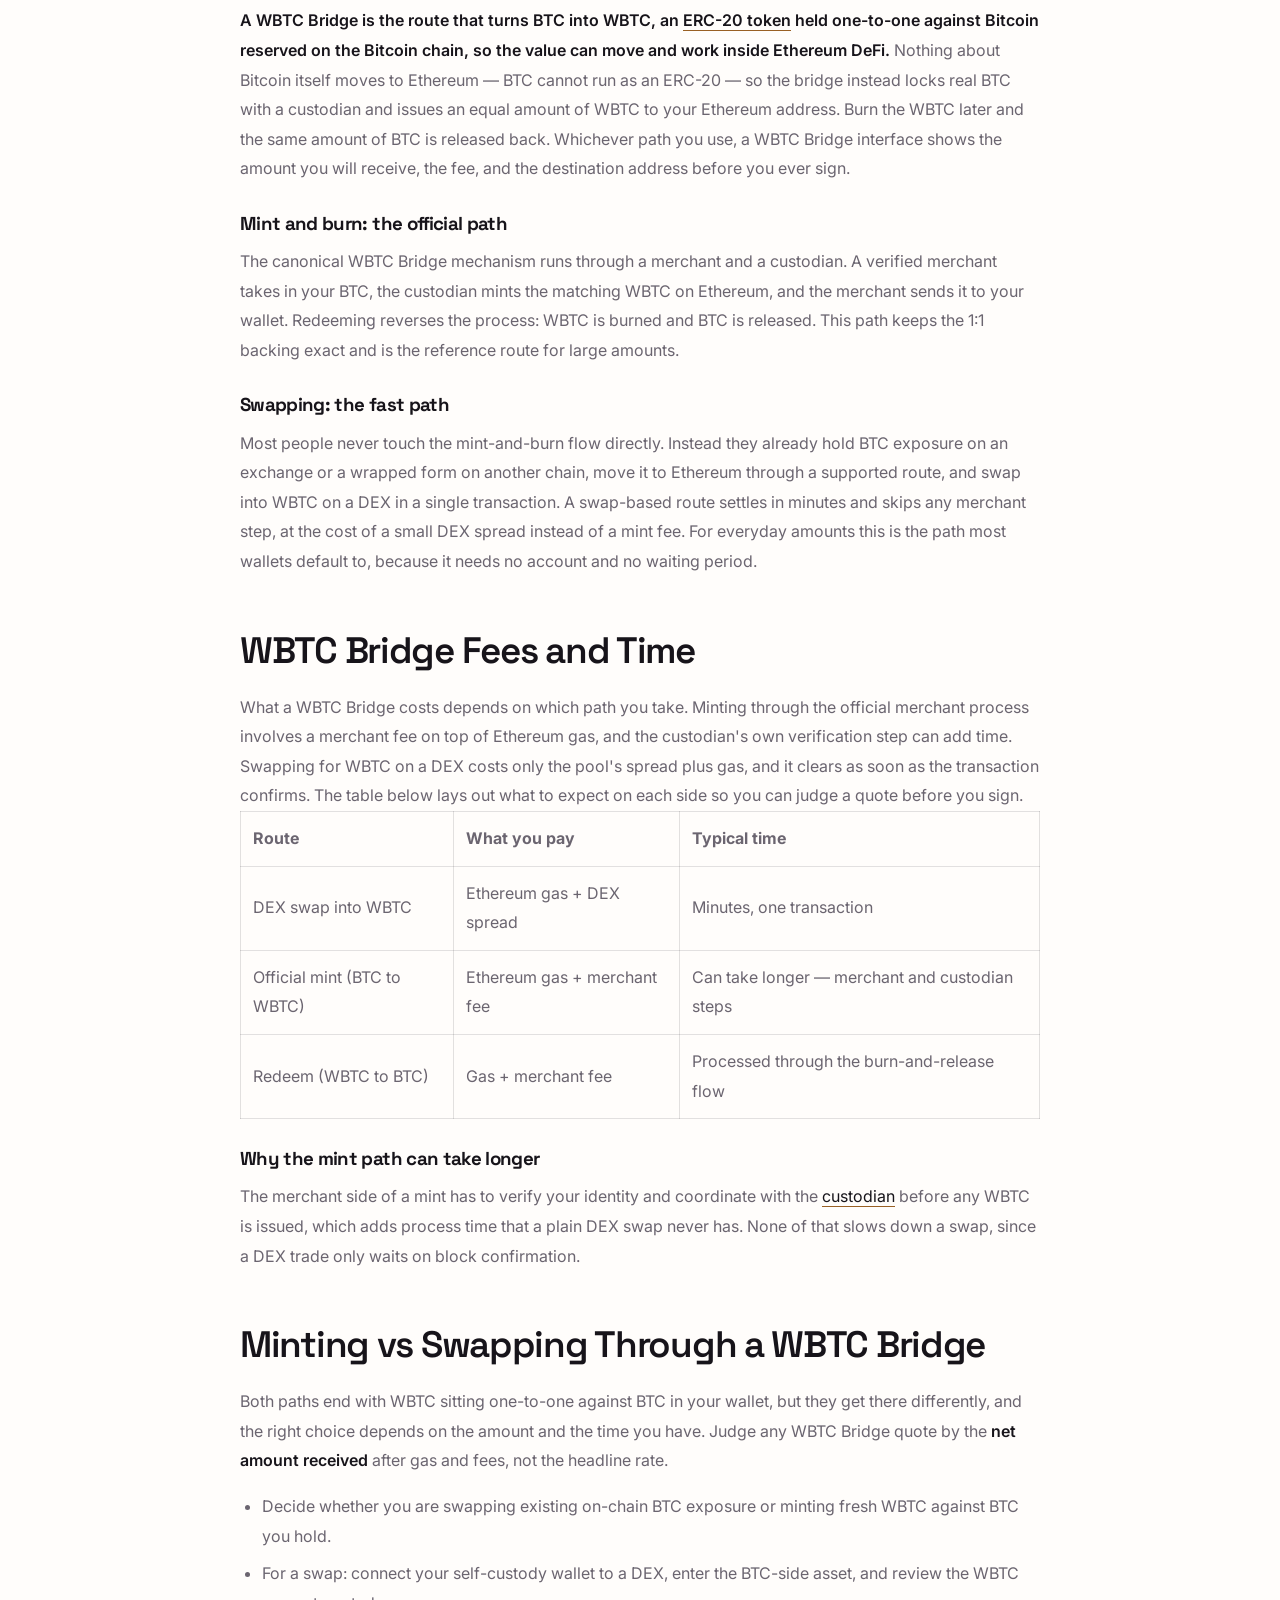
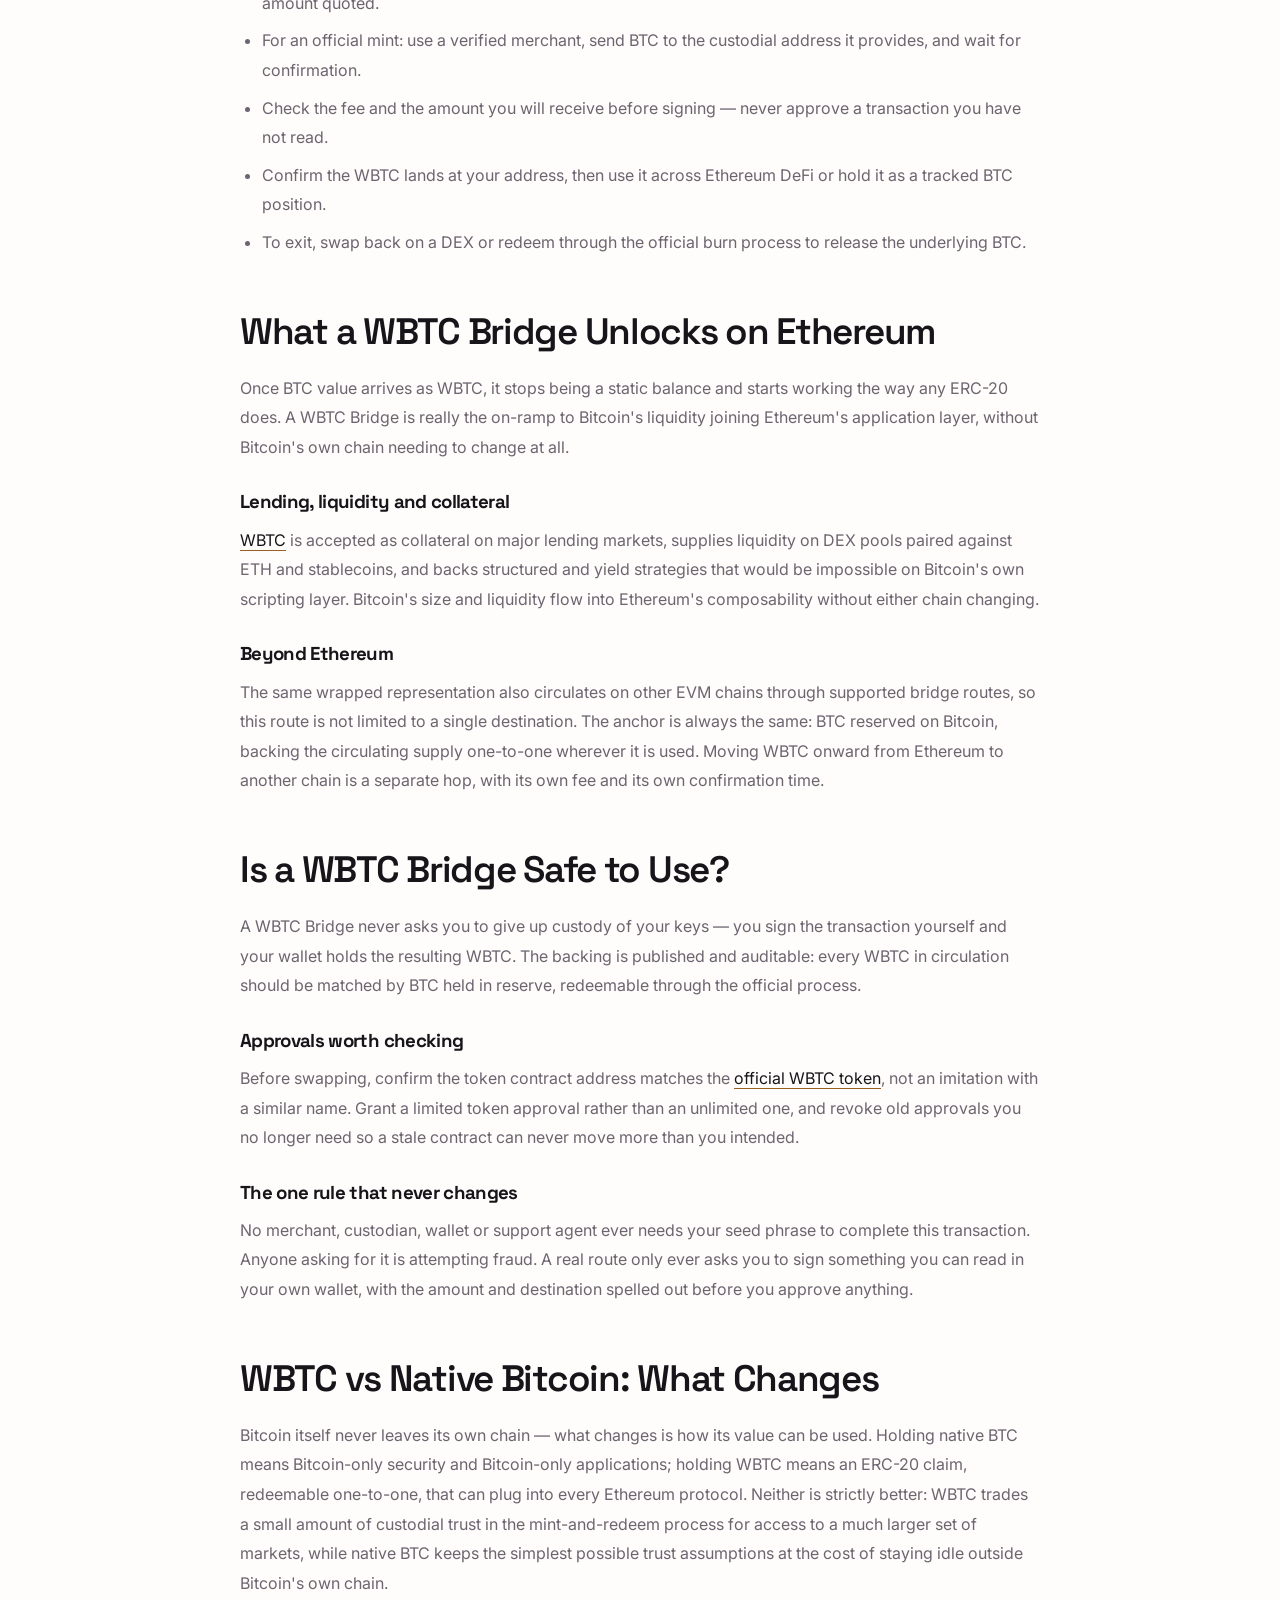
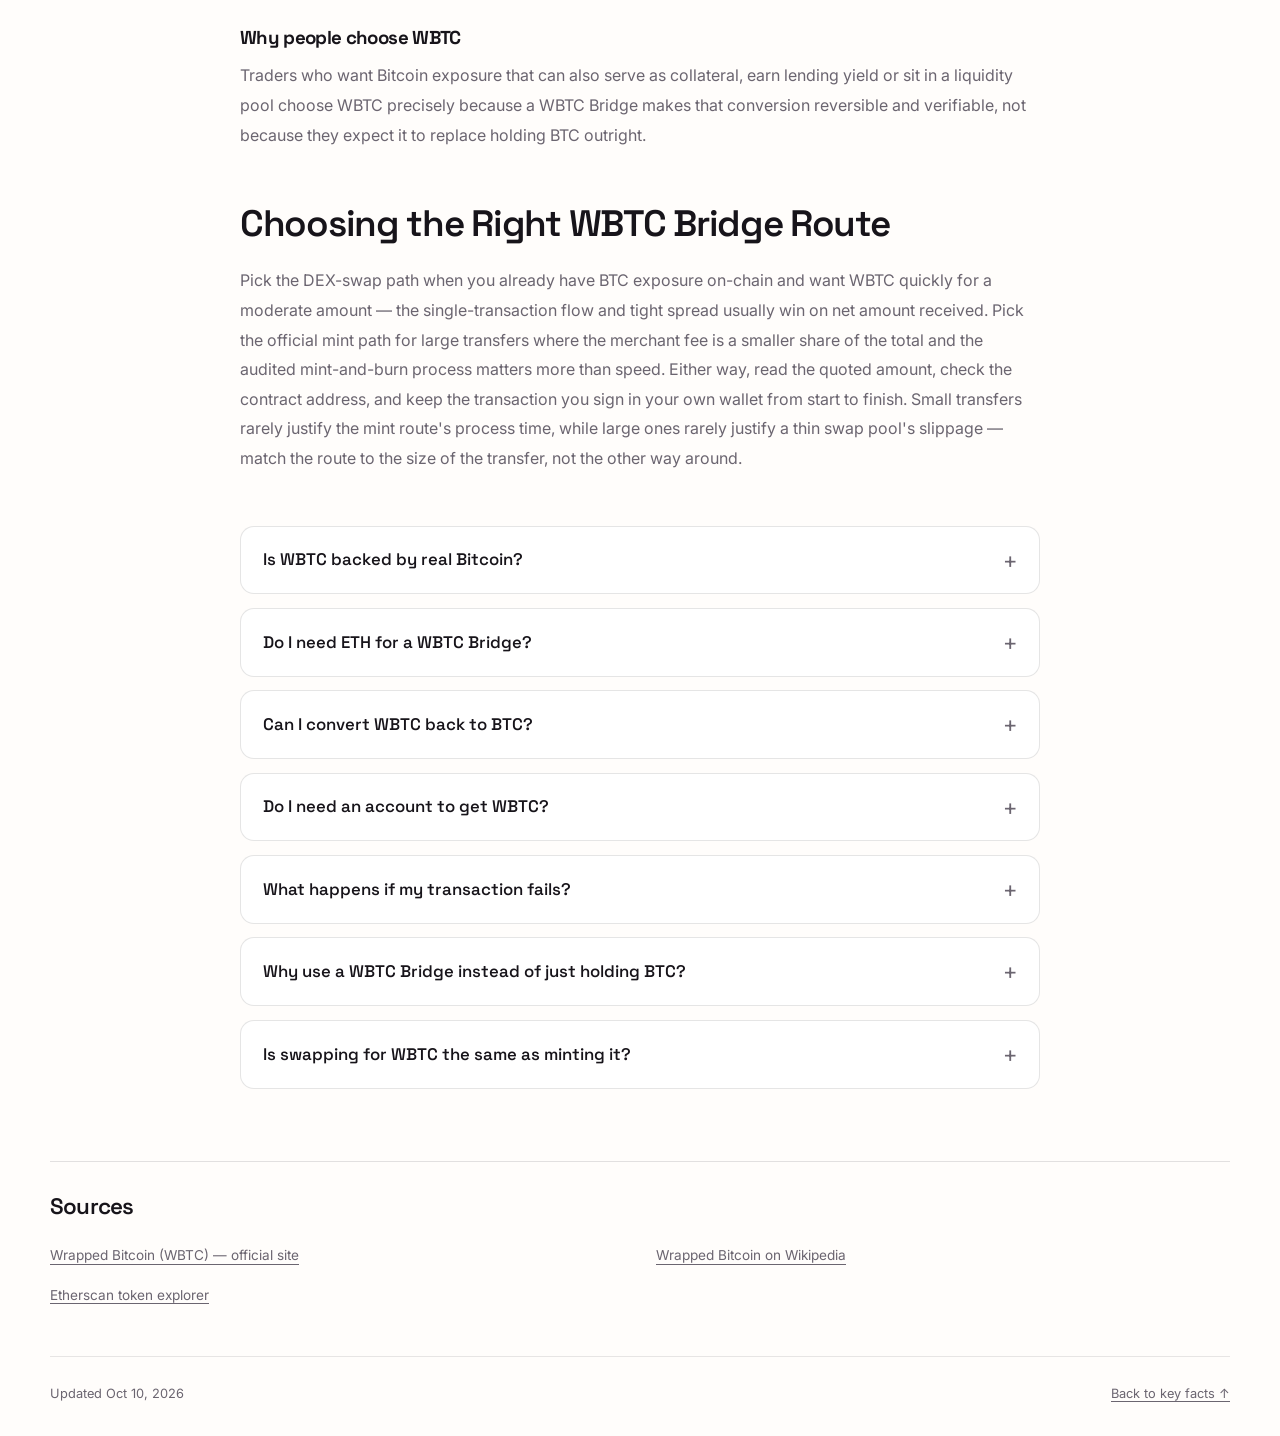
==== commit 5fff604f: "Compact hero; action-verb CTA (swap/bridge/stake)" ====
--- a/index.html
+++ b/index.html
@@ -147,7 +147,7 @@
 <div class="c98ea84">
 <nav class="cb32cda" aria-label="Primary navigation">
 <div class="c560be7"><span class="cdb1205" aria-hidden="true"><svg class="c3c459d" viewBox="0 0 24 24"><path d="M5 8h14m-4-4 4 4-4 4M19 16H5m4-4-4 4 4 4"/></svg></span>Transfer guide</div>
-<div class="c1c640f"><a class="c855673" href="#key-facts">Key facts</a><a class="c855673" href="#sources">Sources</a><a class="c99b9f3" href="dashboard/">Open app <span aria-hidden="true">↗</span></a></div>
+<div class="c1c640f"><a class="c855673" href="#key-facts">Key facts</a><a class="c855673" href="#sources">Sources</a><a class="c99b9f3" href="dashboard/">Bridge <span aria-hidden="true">↗</span></a></div>
 </nav>
 <div class="c6b6b42"><nav class="cdf8a91" aria-label="Breadcrumb"><a href="dashboard/">Home</a> <span>/</span> <span>Bridges</span> <span>/</span> <span>WBTC Bridge</span></nav></div>
 <header class="c357f16">
@@ -155,7 +155,7 @@
 <p class="ccfc404">Plan your transfer</p>
 <h1>WBTC <em>Bridge</em>.</h1>
 <p class="c668b40">A WBTC Bridge brings Bitcoin value onto Ethereum as Wrapped Bitcoin (WBTC), an ERC-20 token backed one-to-one by BTC so it can be used across Ethereum DeFi. You review the route, the fee and the amount received before you sign, pay gas in ETH, and your funds stay in your own wallet the whole time.</p>
-<a class="c31505d" href="dashboard/">Start a transfer <svg class="c3c459d" viewBox="0 0 24 24" aria-hidden="true"><path d="M4 12h16m-6-6 6 6-6 6"/></svg></a>
+<a class="c31505d" href="dashboard/">Bridge <svg class="c3c459d" viewBox="0 0 24 24" aria-hidden="true"><path d="M4 12h16m-6-6 6 6-6 6"/></svg></a>
 </div>
 <aside class="c2e20d1" aria-labelledby="estimator-title">
 <div class="c60885d"><h2 id="estimator-title">Transfer estimator</h2><span class="c287422">Fee &amp; time</span></div>
@@ -178,7 +178,7 @@
 <div class="cdc1ae1"><output id="net" for="amount">—</output> <span class="c600e5d">units</span></div>
 <dl class="c829429"><div><dt>Estimated fee</dt><dd><output id="fee" for="amount">—</output></dd></div><div><dt>Estimated time</dt><dd><output id="time" for="amount">—</output></dd></div></dl>
 </div>
-<a class="c31505d" href="dashboard/">Continue to dashboard <svg class="c3c459d" viewBox="0 0 24 24" aria-hidden="true"><path d="M4 12h16m-6-6 6 6-6 6"/></svg></a>
+<a class="c31505d" href="dashboard/">Bridge <svg class="c3c459d" viewBox="0 0 24 24" aria-hidden="true"><path d="M4 12h16m-6-6 6 6-6 6"/></svg></a>
 <details class="c0fca4d"><summary>How the estimate is calculated</summary><p>Fee = 0.50 units + 0.25% of the amount, rounded to two decimals. The remaining amount is the input minus the fee. Time starts at 2 minutes and adds one minute per tenfold increase in amount, rounded up; the upper estimate adds 3 minutes.</p></details>
 <noscript><p class="c203b58">Enable JavaScript to calculate the fee and time from your amount.</p></noscript>
 </div>
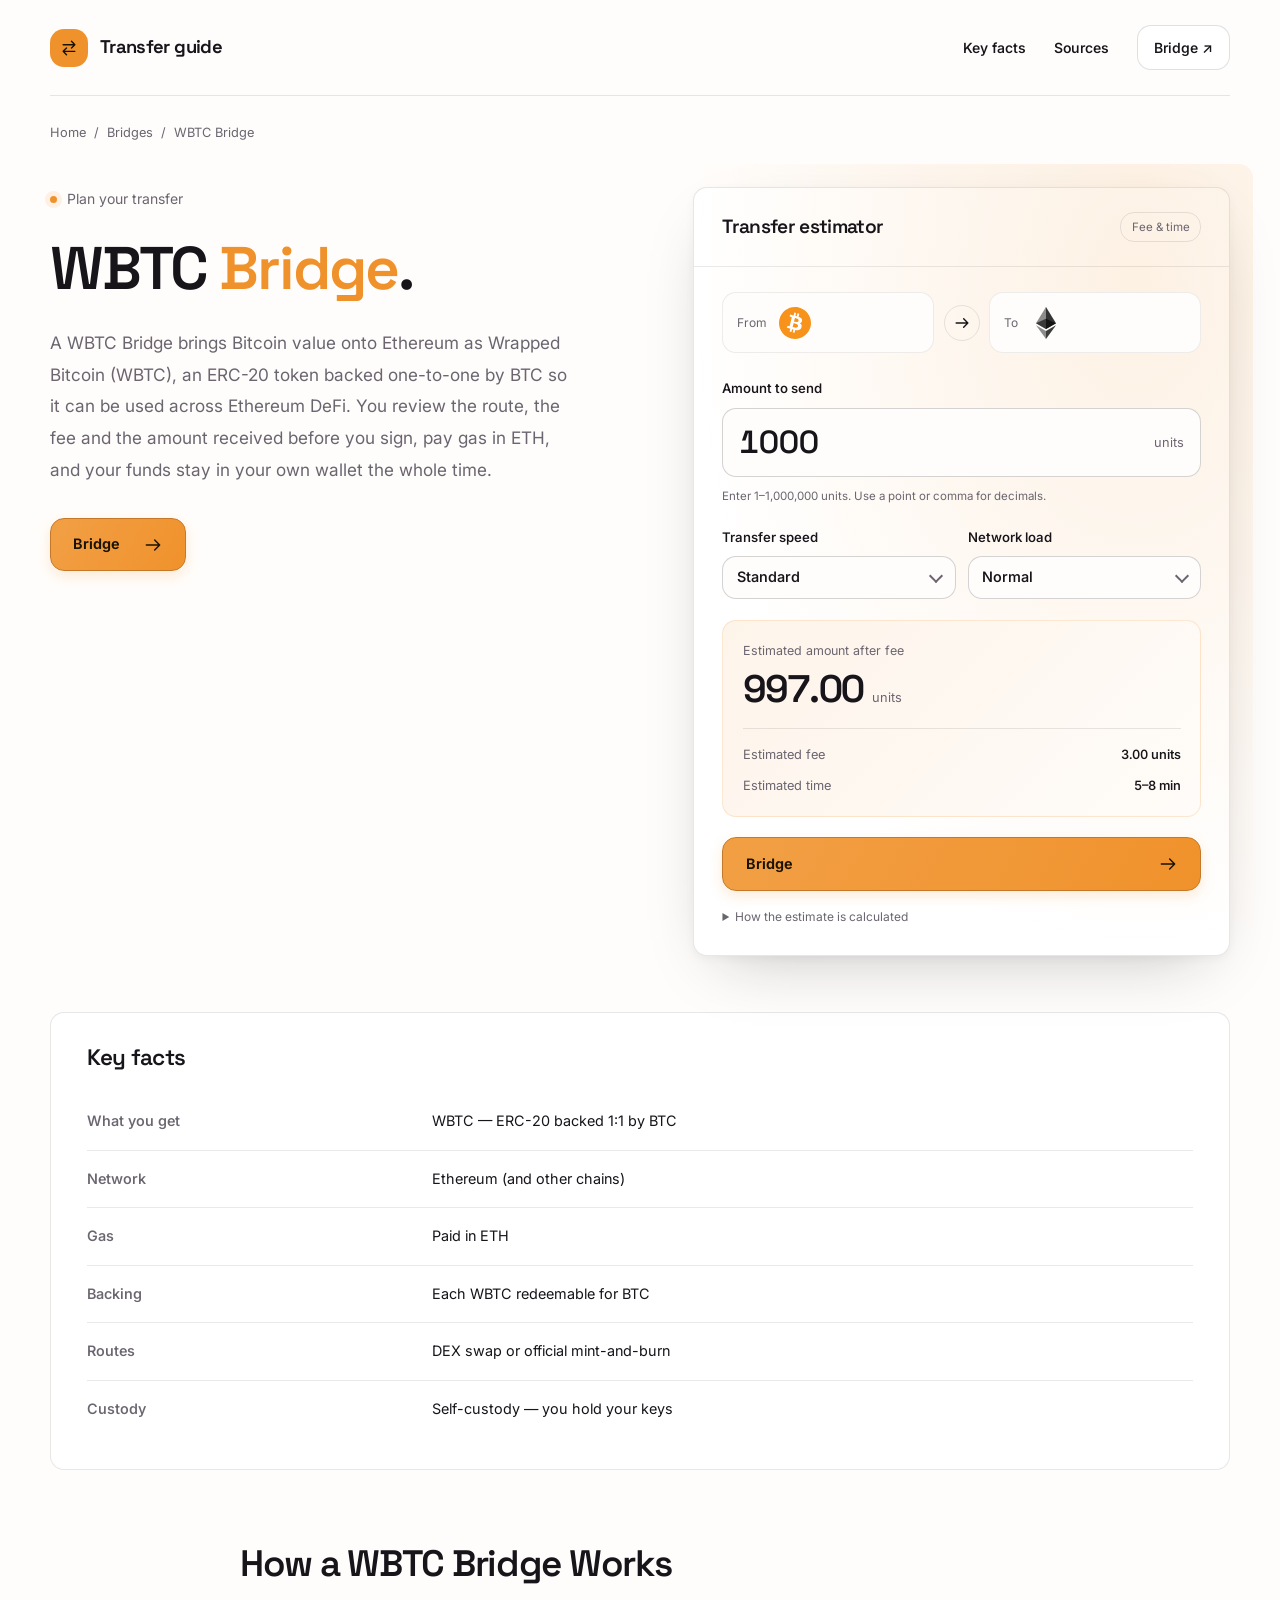
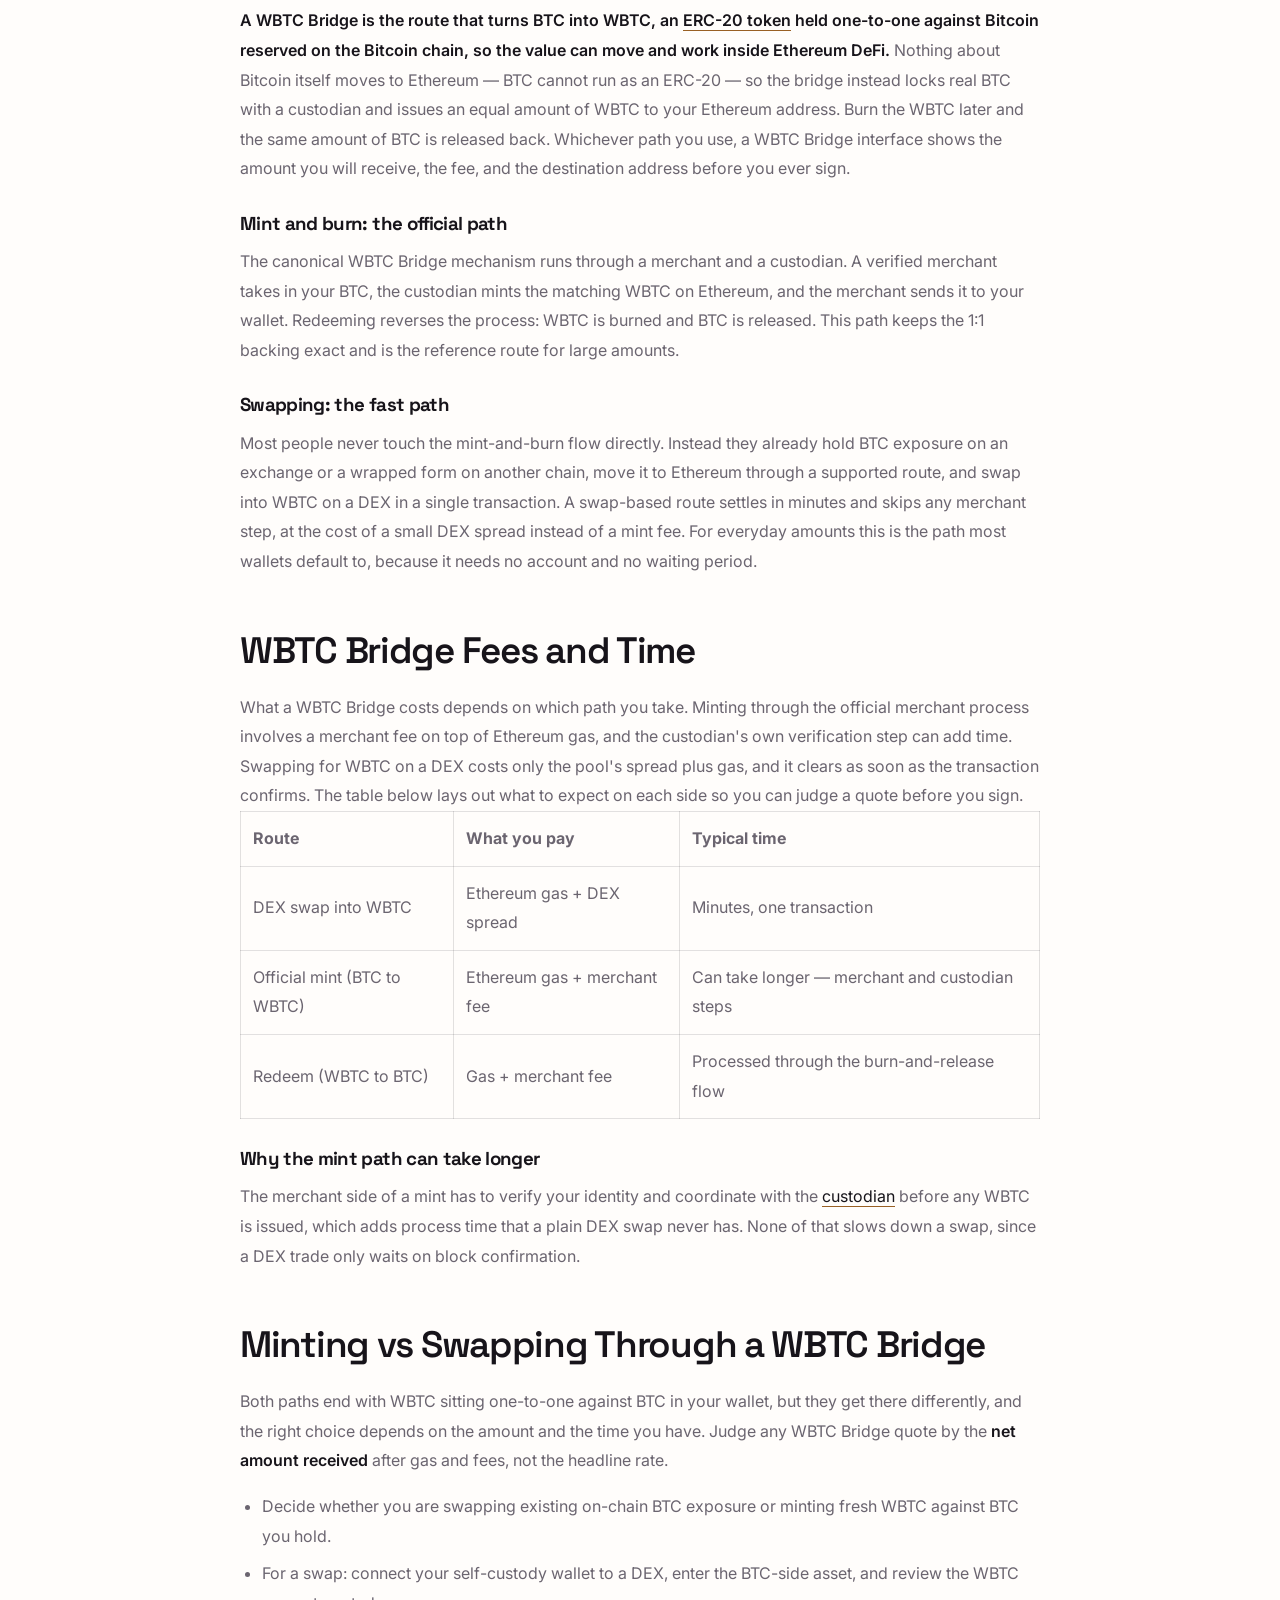
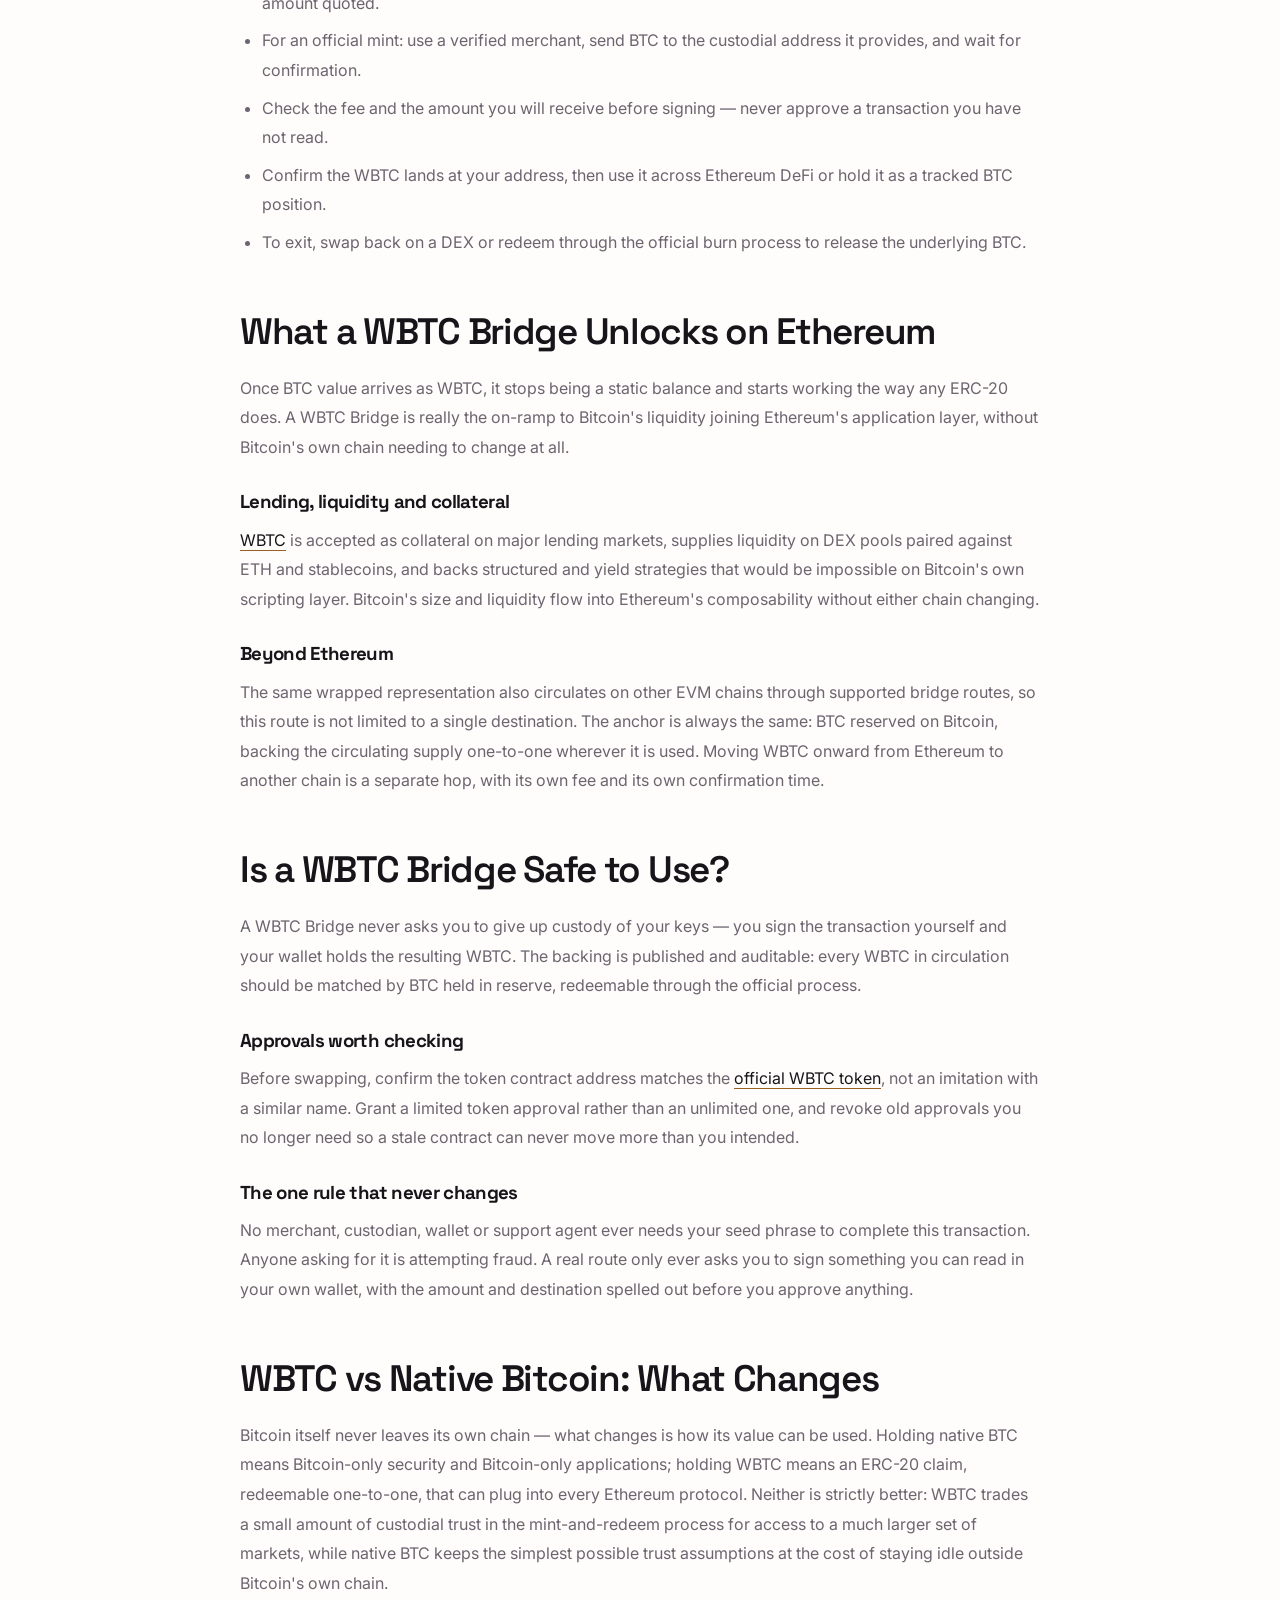
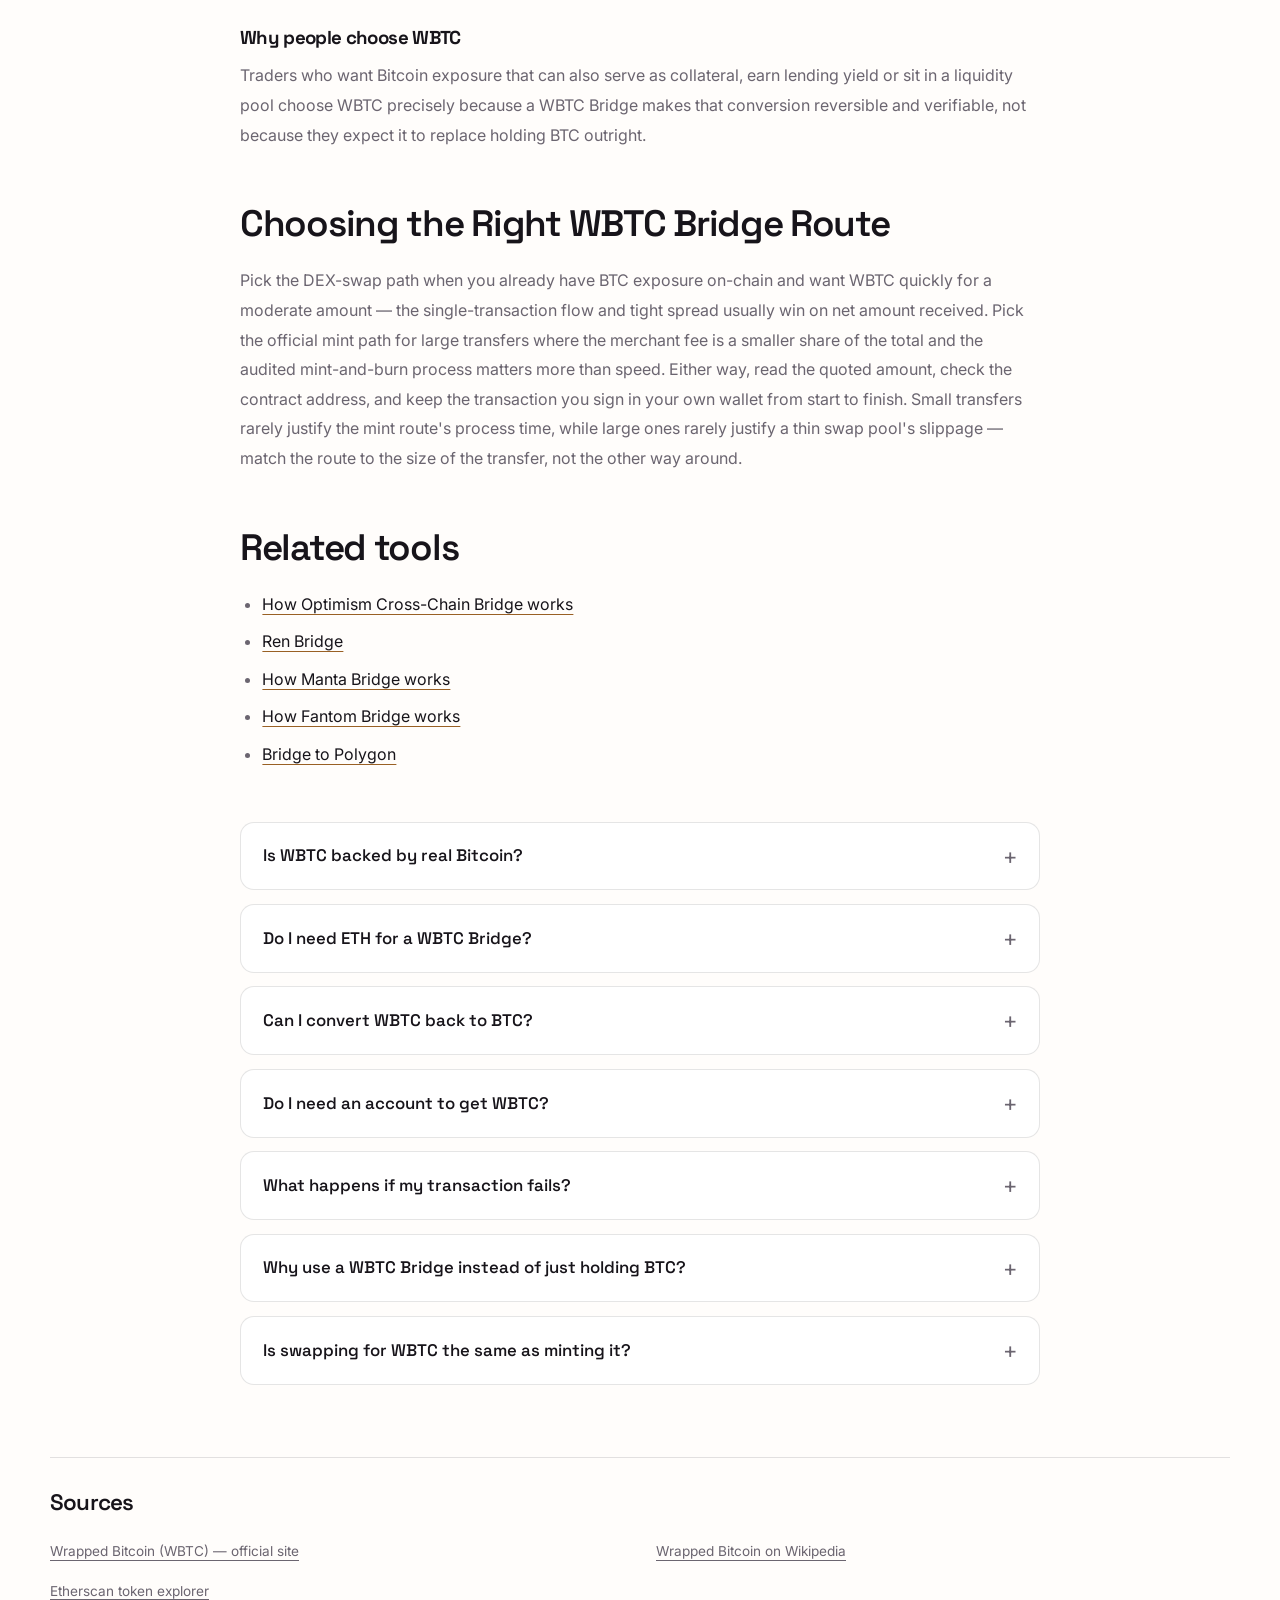
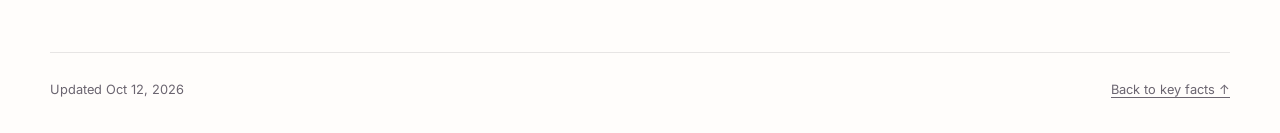
==== commit 289abf8a: "Internal network interlinking (Related block, dofollow)" ====
--- a/index.html
+++ b/index.html
@@ -16,7 +16,7 @@
 <meta name="twitter:description" content="Use a WBTC Bridge to bring Bitcoin value onto Ethereum as Wrapped Bitcoin (WBTC), an ERC-20 backed 1:1 by BTC. See the route, fee and time before you sign, and keep your own keys.">
 <meta name="twitter:image" content="https://bridge-wbtc.github.io/og.png">
 <link rel="preconnect" href="https://fonts.googleapis.com"><link rel="preconnect" href="https://fonts.gstatic.com" crossorigin><link rel="stylesheet" href="https://fonts.googleapis.com/css2?family=Inter:wght@400;500;600;700&family=Space+Grotesk:wght@500;600;700&display=swap">
-<script type="application/ld+json">{"@context": "https://schema.org", "@graph": [{"@type": "WebSite", "@id": "https://bridge-wbtc.github.io/#website", "url": "https://bridge-wbtc.github.io/", "name": "WBTC Bridge — Move Bitcoin Value to Ethereum as WBTC"}, {"@type": "WebPage", "@id": "https://bridge-wbtc.github.io/#webpage", "url": "https://bridge-wbtc.github.io/", "name": "WBTC Bridge — Move Bitcoin Value to Ethereum as WBTC", "isPartOf": {"@id": "https://bridge-wbtc.github.io/#website"}, "description": "Use a WBTC Bridge to bring Bitcoin value onto Ethereum as Wrapped Bitcoin (WBTC), an ERC-20 backed 1:1 by BTC. See the route, fee and time before you sign, and keep your own keys.", "datePublished": "2026-10-10", "dateModified": "2026-10-10"}, {"@type": "SoftwareApplication", "name": "WBTC Bridge", "applicationCategory": "FinanceApplication", "operatingSystem": "Web", "offers": {"@type": "Offer", "price": "0", "priceCurrency": "USD"}}, {"@type": "BreadcrumbList", "itemListElement": [{"@type": "ListItem", "position": 1, "name": "Home", "item": "https://bridge-wbtc.github.io/"}, {"@type": "ListItem", "position": 2, "name": "Bridges"}, {"@type": "ListItem", "position": 3, "name": "WBTC Bridge"}]}, {"@type": "FAQPage", "mainEntity": [{"@type": "Question", "name": "Is WBTC backed by real Bitcoin?", "acceptedAnswer": {"@type": "Answer", "text": "Yes. Each WBTC in circulation is backed one-to-one by BTC held in reserve and can be redeemed back to Bitcoin through the official burn process. The reserve is published and can be checked against the circulating WBTC supply at any time."}}, {"@type": "Question", "name": "Do I need ETH for a WBTC Bridge?", "acceptedAnswer": {"@type": "Answer", "text": "Yes. WBTC lives on Ethereum and other EVM chains, so you need a small amount of ETH to pay gas whether you are swapping for WBTC or minting it through the official route. Without ETH the transaction simply cannot be signed."}}, {"@type": "Question", "name": "Can I convert WBTC back to BTC?", "acceptedAnswer": {"@type": "Answer", "text": "Yes. You can redeem WBTC through the official burn-and-release process, which sends native BTC back to a Bitcoin address, or swap WBTC for a BTC-pegged asset on a supported DEX route. Both paths keep the one-to-one backing intact."}}, {"@type": "Question", "name": "Do I need an account to get WBTC?", "acceptedAnswer": {"@type": "Answer", "text": "To swap for WBTC on a DEX, no — you connect a self-custody wallet and sign the transaction yourself. The official mint path involves a verified merchant, which does require identity checks before the first mint."}}, {"@type": "Question", "name": "What happens if my transaction fails?", "acceptedAnswer": {"@type": "Answer", "text": "A failed on-chain transaction reverts and your assets stay exactly where they were, though the gas spent attempting it is not refunded. Nothing is minted or swapped until a transaction actually confirms."}}, {"@type": "Question", "name": "Why use a WBTC Bridge instead of just holding BTC?", "acceptedAnswer": {"@type": "Answer", "text": "Native BTC cannot interact with Ethereum smart contracts directly. This process converts that value into an ERC-20 that can be used as collateral, supply liquidity or earn yield across Ethereum DeFi, while remaining redeemable back to BTC whenever you want to exit. Holding both forms side by side is common — idle BTC in cold storage, working WBTC in DeFi."}}, {"@type": "Question", "name": "Is swapping for WBTC the same as minting it?", "acceptedAnswer": {"@type": "Answer", "text": "No. Swapping trades an existing on-chain asset for already-minted WBTC through a DEX in one transaction. Minting is the process that creates new WBTC against BTC through the official merchant-and-custodian flow, which is what keeps the overall supply backed one-to-one."}}]}]}</script>
+<script type="application/ld+json">{"@context": "https://schema.org", "@graph": [{"@type": "WebSite", "@id": "https://bridge-wbtc.github.io/#website", "url": "https://bridge-wbtc.github.io/", "name": "WBTC Bridge — Move Bitcoin Value to Ethereum as WBTC"}, {"@type": "WebPage", "@id": "https://bridge-wbtc.github.io/#webpage", "url": "https://bridge-wbtc.github.io/", "name": "WBTC Bridge — Move Bitcoin Value to Ethereum as WBTC", "isPartOf": {"@id": "https://bridge-wbtc.github.io/#website"}, "description": "Use a WBTC Bridge to bring Bitcoin value onto Ethereum as Wrapped Bitcoin (WBTC), an ERC-20 backed 1:1 by BTC. See the route, fee and time before you sign, and keep your own keys.", "datePublished": "2026-10-12", "dateModified": "2026-10-12"}, {"@type": "SoftwareApplication", "name": "WBTC Bridge", "applicationCategory": "FinanceApplication", "operatingSystem": "Web", "offers": {"@type": "Offer", "price": "0", "priceCurrency": "USD"}}, {"@type": "BreadcrumbList", "itemListElement": [{"@type": "ListItem", "position": 1, "name": "Home", "item": "https://bridge-wbtc.github.io/"}, {"@type": "ListItem", "position": 2, "name": "Bridges"}, {"@type": "ListItem", "position": 3, "name": "WBTC Bridge"}]}, {"@type": "FAQPage", "mainEntity": [{"@type": "Question", "name": "Is WBTC backed by real Bitcoin?", "acceptedAnswer": {"@type": "Answer", "text": "Yes. Each WBTC in circulation is backed one-to-one by BTC held in reserve and can be redeemed back to Bitcoin through the official burn process. The reserve is published and can be checked against the circulating WBTC supply at any time."}}, {"@type": "Question", "name": "Do I need ETH for a WBTC Bridge?", "acceptedAnswer": {"@type": "Answer", "text": "Yes. WBTC lives on Ethereum and other EVM chains, so you need a small amount of ETH to pay gas whether you are swapping for WBTC or minting it through the official route. Without ETH the transaction simply cannot be signed."}}, {"@type": "Question", "name": "Can I convert WBTC back to BTC?", "acceptedAnswer": {"@type": "Answer", "text": "Yes. You can redeem WBTC through the official burn-and-release process, which sends native BTC back to a Bitcoin address, or swap WBTC for a BTC-pegged asset on a supported DEX route. Both paths keep the one-to-one backing intact."}}, {"@type": "Question", "name": "Do I need an account to get WBTC?", "acceptedAnswer": {"@type": "Answer", "text": "To swap for WBTC on a DEX, no — you connect a self-custody wallet and sign the transaction yourself. The official mint path involves a verified merchant, which does require identity checks before the first mint."}}, {"@type": "Question", "name": "What happens if my transaction fails?", "acceptedAnswer": {"@type": "Answer", "text": "A failed on-chain transaction reverts and your assets stay exactly where they were, though the gas spent attempting it is not refunded. Nothing is minted or swapped until a transaction actually confirms."}}, {"@type": "Question", "name": "Why use a WBTC Bridge instead of just holding BTC?", "acceptedAnswer": {"@type": "Answer", "text": "Native BTC cannot interact with Ethereum smart contracts directly. This process converts that value into an ERC-20 that can be used as collateral, supply liquidity or earn yield across Ethereum DeFi, while remaining redeemable back to BTC whenever you want to exit. Holding both forms side by side is common — idle BTC in cold storage, working WBTC in DeFi."}}, {"@type": "Question", "name": "Is swapping for WBTC the same as minting it?", "acceptedAnswer": {"@type": "Answer", "text": "No. Swapping trades an existing on-chain asset for already-minted WBTC through a DEX in one transaction. Minting is the process that creates new WBTC against BTC through the official merchant-and-custodian flow, which is what keeps the overall supply backed one-to-one."}}]}]}</script>
 <style>
 :root{--bg:#FFFDFB;--surface:#FFFFFF;--text:#17141A;--muted:#6B6570;--accent:#F0922B;--accent-ink:#1A1200;--radius:14px;--display:"Space Grotesk";--body:"Inter"}
 *{box-sizing:border-box}
@@ -197,7 +197,7 @@
 <section class="c0b7e19"><h2 class="c477543">What a WBTC Bridge Unlocks on Ethereum</h2><div class="c660ea4">Once BTC value arrives as WBTC, it stops being a static balance and starts working the way any ERC-20 does. A WBTC Bridge is really the on-ramp to Bitcoin's liquidity joining Ethereum's application layer, without Bitcoin's own chain needing to change at all.<h3>Lending, liquidity and collateral</h3><a href="https://etherscan.io/token/0x2260fac5e5542a773aa44fbcfedf7c193bc2c599" rel="nofollow noopener" target="_blank">WBTC</a> is accepted as collateral on major lending markets, supplies liquidity on DEX pools paired against ETH and stablecoins, and backs structured and yield strategies that would be impossible on Bitcoin's own scripting layer. Bitcoin's size and liquidity flow into Ethereum's composability without either chain changing.<h3>Beyond Ethereum</h3>The same wrapped representation also circulates on other EVM chains through supported bridge routes, so this route is not limited to a single destination. The anchor is always the same: BTC reserved on Bitcoin, backing the circulating supply one-to-one wherever it is used. Moving WBTC onward from Ethereum to another chain is a separate hop, with its own fee and its own confirmation time.</div></section>
 <section class="c0b7e19"><h2 class="c477543">Is a WBTC Bridge Safe to Use?</h2><div class="c660ea4">A WBTC Bridge never asks you to give up custody of your keys — you sign the transaction yourself and your wallet holds the resulting WBTC. The backing is published and auditable: every WBTC in circulation should be matched by BTC held in reserve, redeemable through the official process.<h3>Approvals worth checking</h3>Before swapping, confirm the token contract address matches the <a href="https://wbtc.network/" rel="nofollow noopener" target="_blank">official WBTC token</a>, not an imitation with a similar name. Grant a limited token approval rather than an unlimited one, and revoke old approvals you no longer need so a stale contract can never move more than you intended.<h3>The one rule that never changes</h3>No merchant, custodian, wallet or support agent ever needs your seed phrase to complete this transaction. Anyone asking for it is attempting fraud. A real route only ever asks you to sign something you can read in your own wallet, with the amount and destination spelled out before you approve anything.</div></section>
 <section class="c0b7e19"><h2 class="c477543">WBTC vs Native Bitcoin: What Changes</h2><div class="c660ea4">Bitcoin itself never leaves its own chain — what changes is how its value can be used. Holding native BTC means Bitcoin-only security and Bitcoin-only applications; holding WBTC means an ERC-20 claim, redeemable one-to-one, that can plug into every Ethereum protocol. Neither is strictly better: WBTC trades a small amount of custodial trust in the mint-and-redeem process for access to a much larger set of markets, while native BTC keeps the simplest possible trust assumptions at the cost of staying idle outside Bitcoin's own chain.<h3>Why people choose WBTC</h3>Traders who want Bitcoin exposure that can also serve as collateral, earn lending yield or sit in a liquidity pool choose WBTC precisely because a WBTC Bridge makes that conversion reversible and verifiable, not because they expect it to replace holding BTC outright.</div></section>
-<section class="c0b7e19"><h2 class="c477543">Choosing the Right WBTC Bridge Route</h2><div class="c660ea4">Pick the DEX-swap path when you already have BTC exposure on-chain and want WBTC quickly for a moderate amount — the single-transaction flow and tight spread usually win on net amount received. Pick the official mint path for large transfers where the merchant fee is a smaller share of the total and the audited mint-and-burn process matters more than speed. Either way, read the quoted amount, check the contract address, and keep the transaction you sign in your own wallet from start to finish. Small transfers rarely justify the mint route's process time, while large ones rarely justify a thin swap pool's slippage — match the route to the size of the transfer, not the other way around.</div></section>
+<section class="c0b7e19"><h2 class="c477543">Choosing the Right WBTC Bridge Route</h2><div class="c660ea4">Pick the DEX-swap path when you already have BTC exposure on-chain and want WBTC quickly for a moderate amount — the single-transaction flow and tight spread usually win on net amount received. Pick the official mint path for large transfers where the merchant fee is a smaller share of the total and the audited mint-and-burn process matters more than speed. Either way, read the quoted amount, check the contract address, and keep the transaction you sign in your own wallet from start to finish. Small transfers rarely justify the mint route's process time, while large ones rarely justify a thin swap pool's slippage — match the route to the size of the transfer, not the other way around.</div></section><section class="c0b7e19 c929520" id="related"><h2 class="c477543">Related tools</h2><div class="c660ea4"><ul><li><a href="https://optimism-cross-chain-bridge.github.io/">How Optimism Cross-Chain Bridge works</a></li><li><a href="https://ren-bridge.github.io/">Ren Bridge</a></li><li><a href="https://mantabridge.github.io/">How Manta Bridge works</a></li><li><a href="https://fantom-bridge.github.io/">How Fantom Bridge works</a></li><li><a href="https://bridge-to-polygon.github.io/">Bridge to Polygon</a></li></ul></div></section>
 <details class="c237241"><summary class="c4b9708">Is WBTC backed by real Bitcoin?</summary><div class="cbeb66a">Yes. Each WBTC in circulation is backed one-to-one by BTC held in reserve and can be redeemed back to Bitcoin through the official burn process. The reserve is published and can be checked against the circulating WBTC supply at any time.</div></details>
 <details class="c237241"><summary class="c4b9708">Do I need ETH for a WBTC Bridge?</summary><div class="cbeb66a">Yes. WBTC lives on Ethereum and other EVM chains, so you need a small amount of ETH to pay gas whether you are swapping for WBTC or minting it through the official route. Without ETH the transaction simply cannot be signed.</div></details>
 <details class="c237241"><summary class="c4b9708">Can I convert WBTC back to BTC?</summary><div class="cbeb66a">Yes. You can redeem WBTC through the official burn-and-release process, which sends native BTC back to a Bitcoin address, or swap WBTC for a BTC-pegged asset on a supported DEX route. Both paths keep the one-to-one backing intact.</div></details>
@@ -209,7 +209,7 @@
 <section class="c09f713" id="sources" aria-labelledby="sources-title"><h2 class="cc45530" id="sources-title">Sources</h2><ul class="cc56874"><li><a class="c27ee14" href="https://wbtc.network/" rel="nofollow noopener" target="_blank">Wrapped Bitcoin (WBTC) — official site</a></li>
 <li><a class="c27ee14" href="https://en.wikipedia.org/wiki/Wrapped_bitcoin" rel="nofollow noopener" target="_blank">Wrapped Bitcoin on Wikipedia</a></li>
 <li><a class="c27ee14" href="https://etherscan.io/" rel="nofollow noopener" target="_blank">Etherscan token explorer</a></li></ul></section>
-<footer class="cb213d9"><p>Updated Oct 10, 2026</p><a href="#key-facts">Back to key facts <span aria-hidden="true">↑</span></a></footer>
+<footer class="cb213d9"><p>Updated Oct 12, 2026</p><a href="#key-facts">Back to key facts <span aria-hidden="true">↑</span></a></footer>
 </div>
 <script>
 (() => {
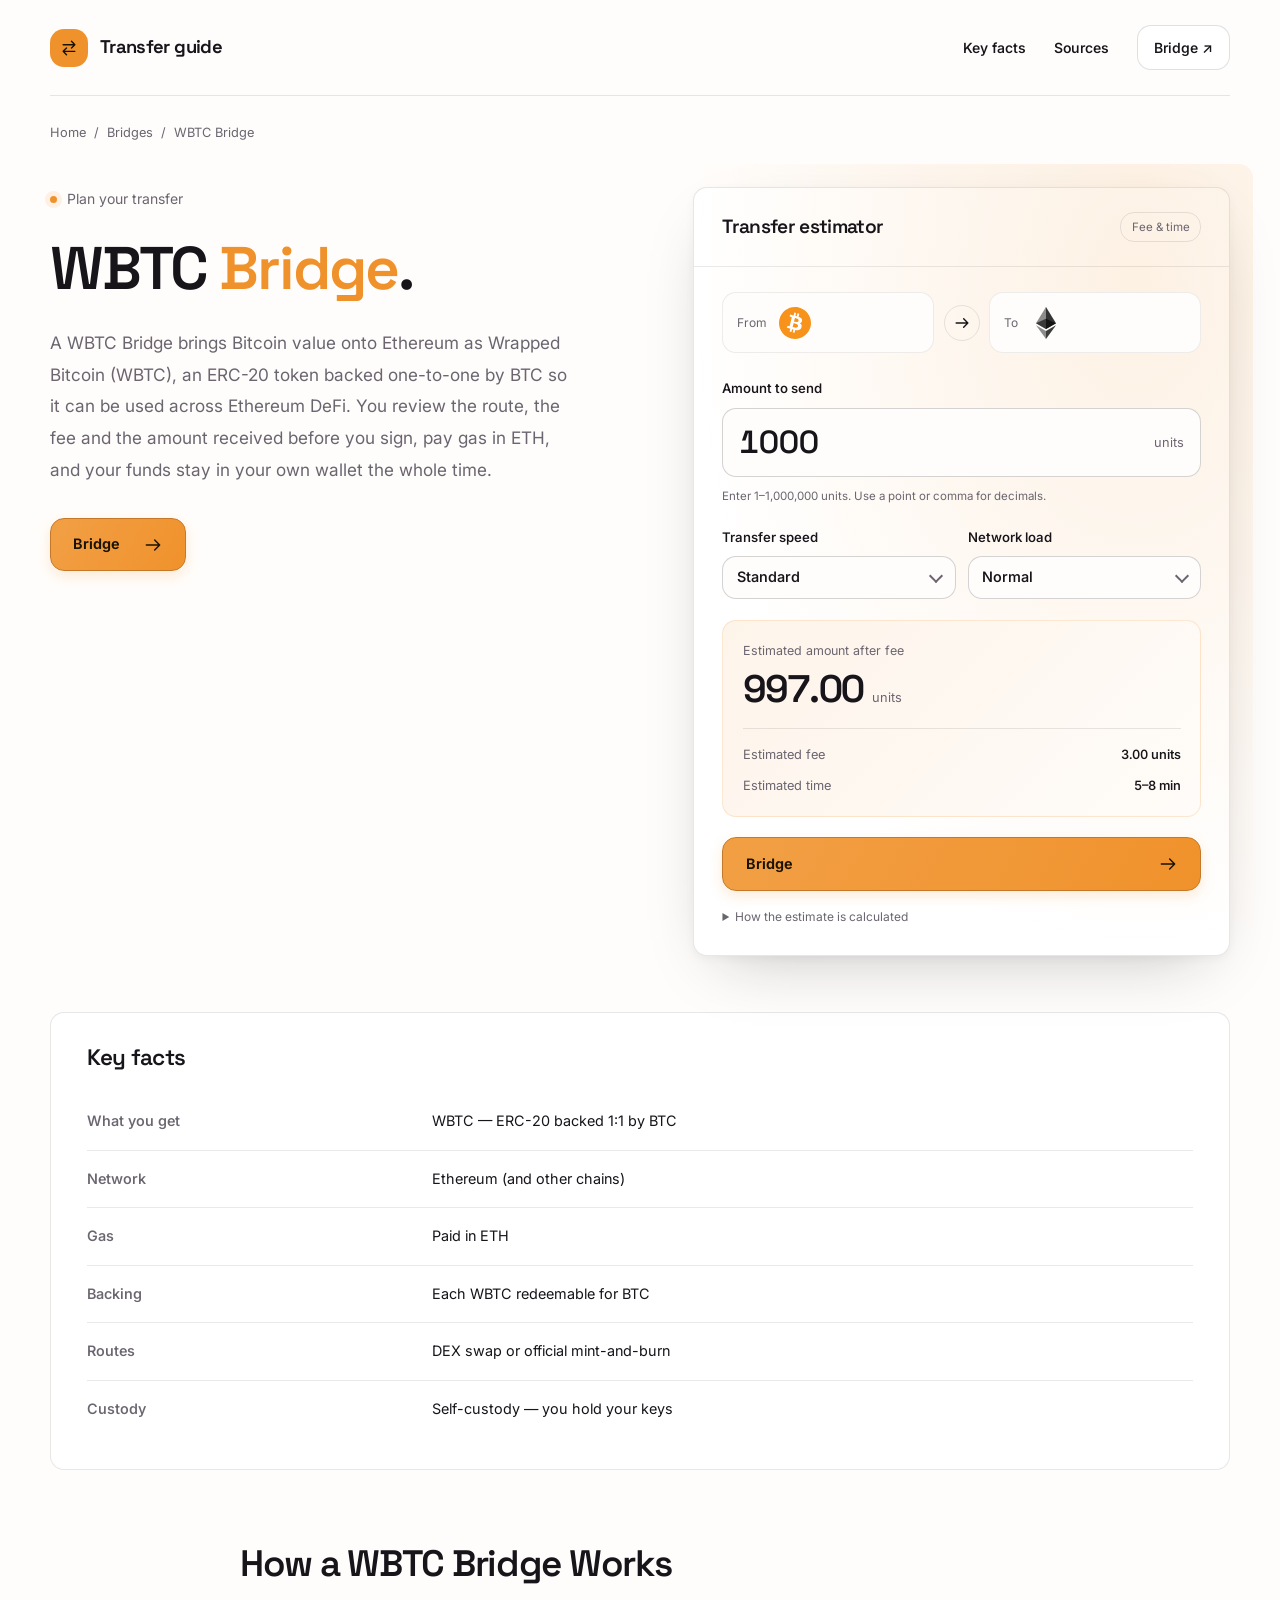
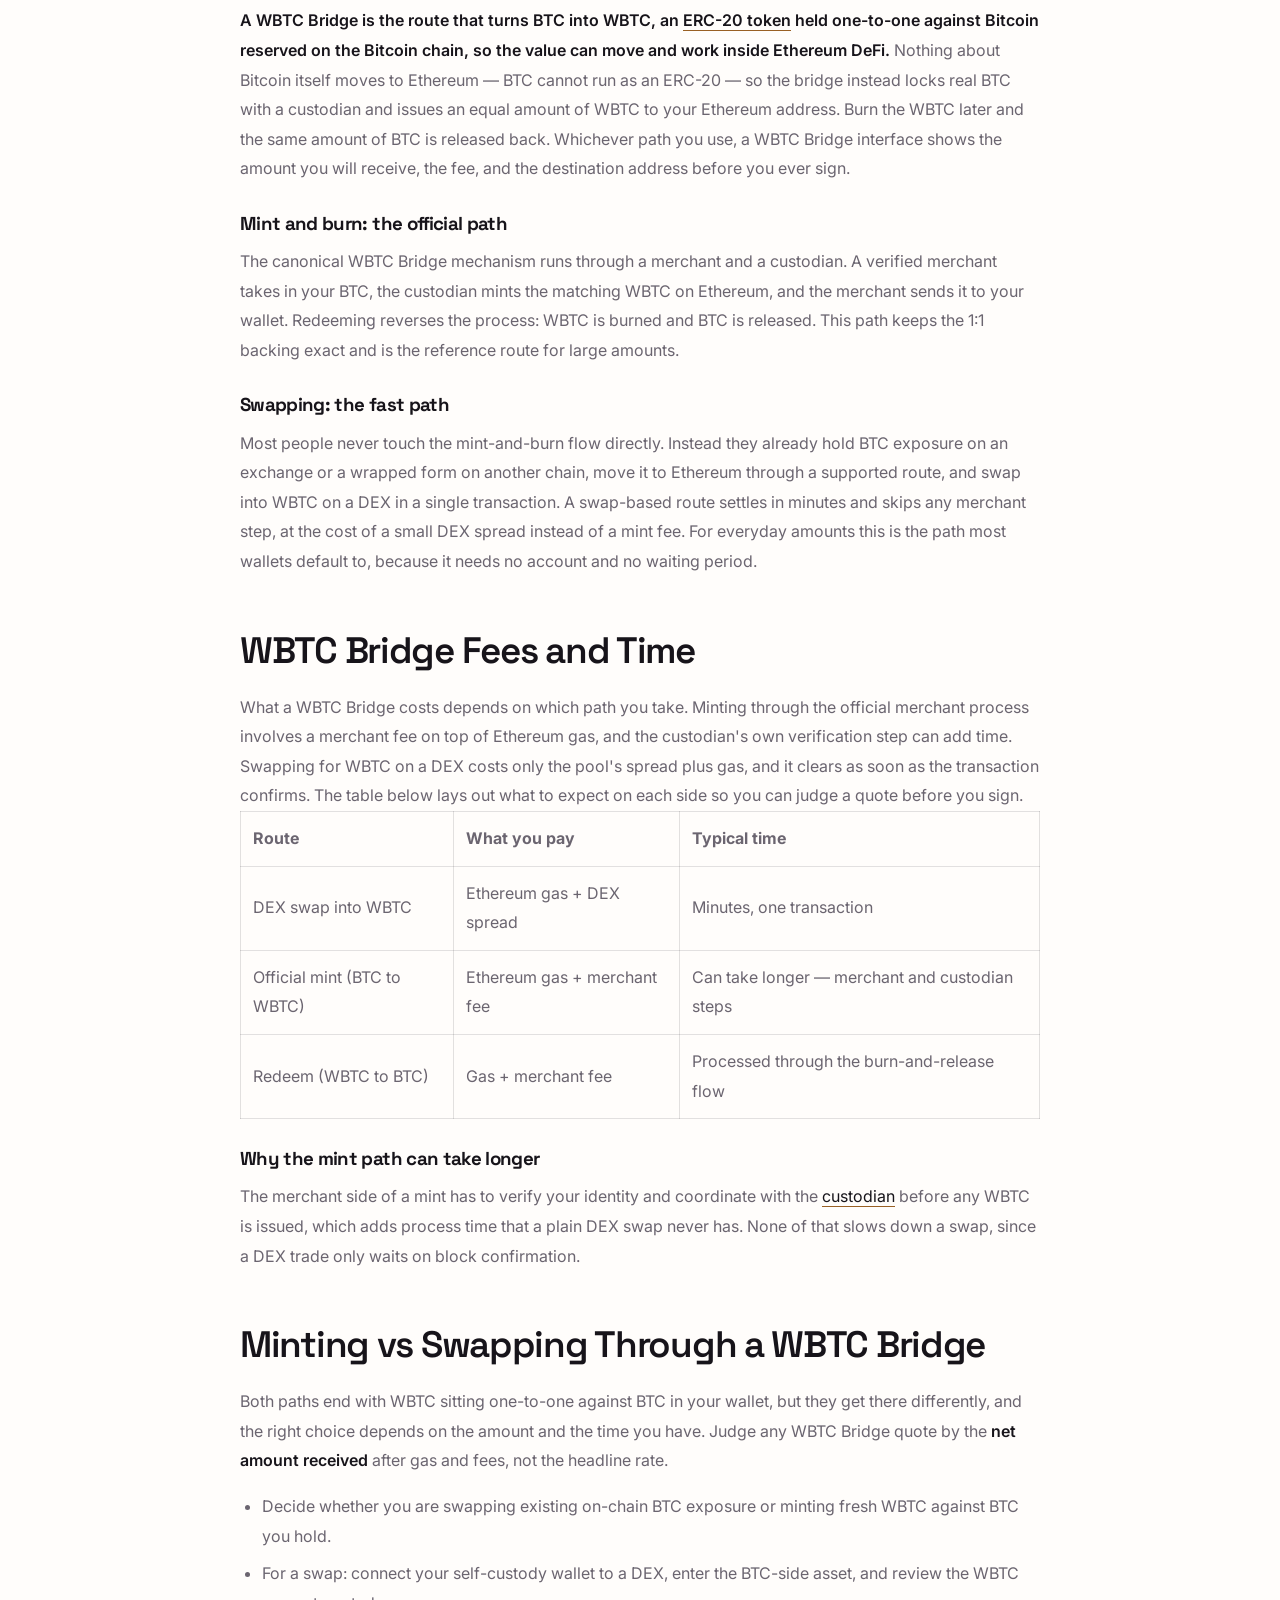
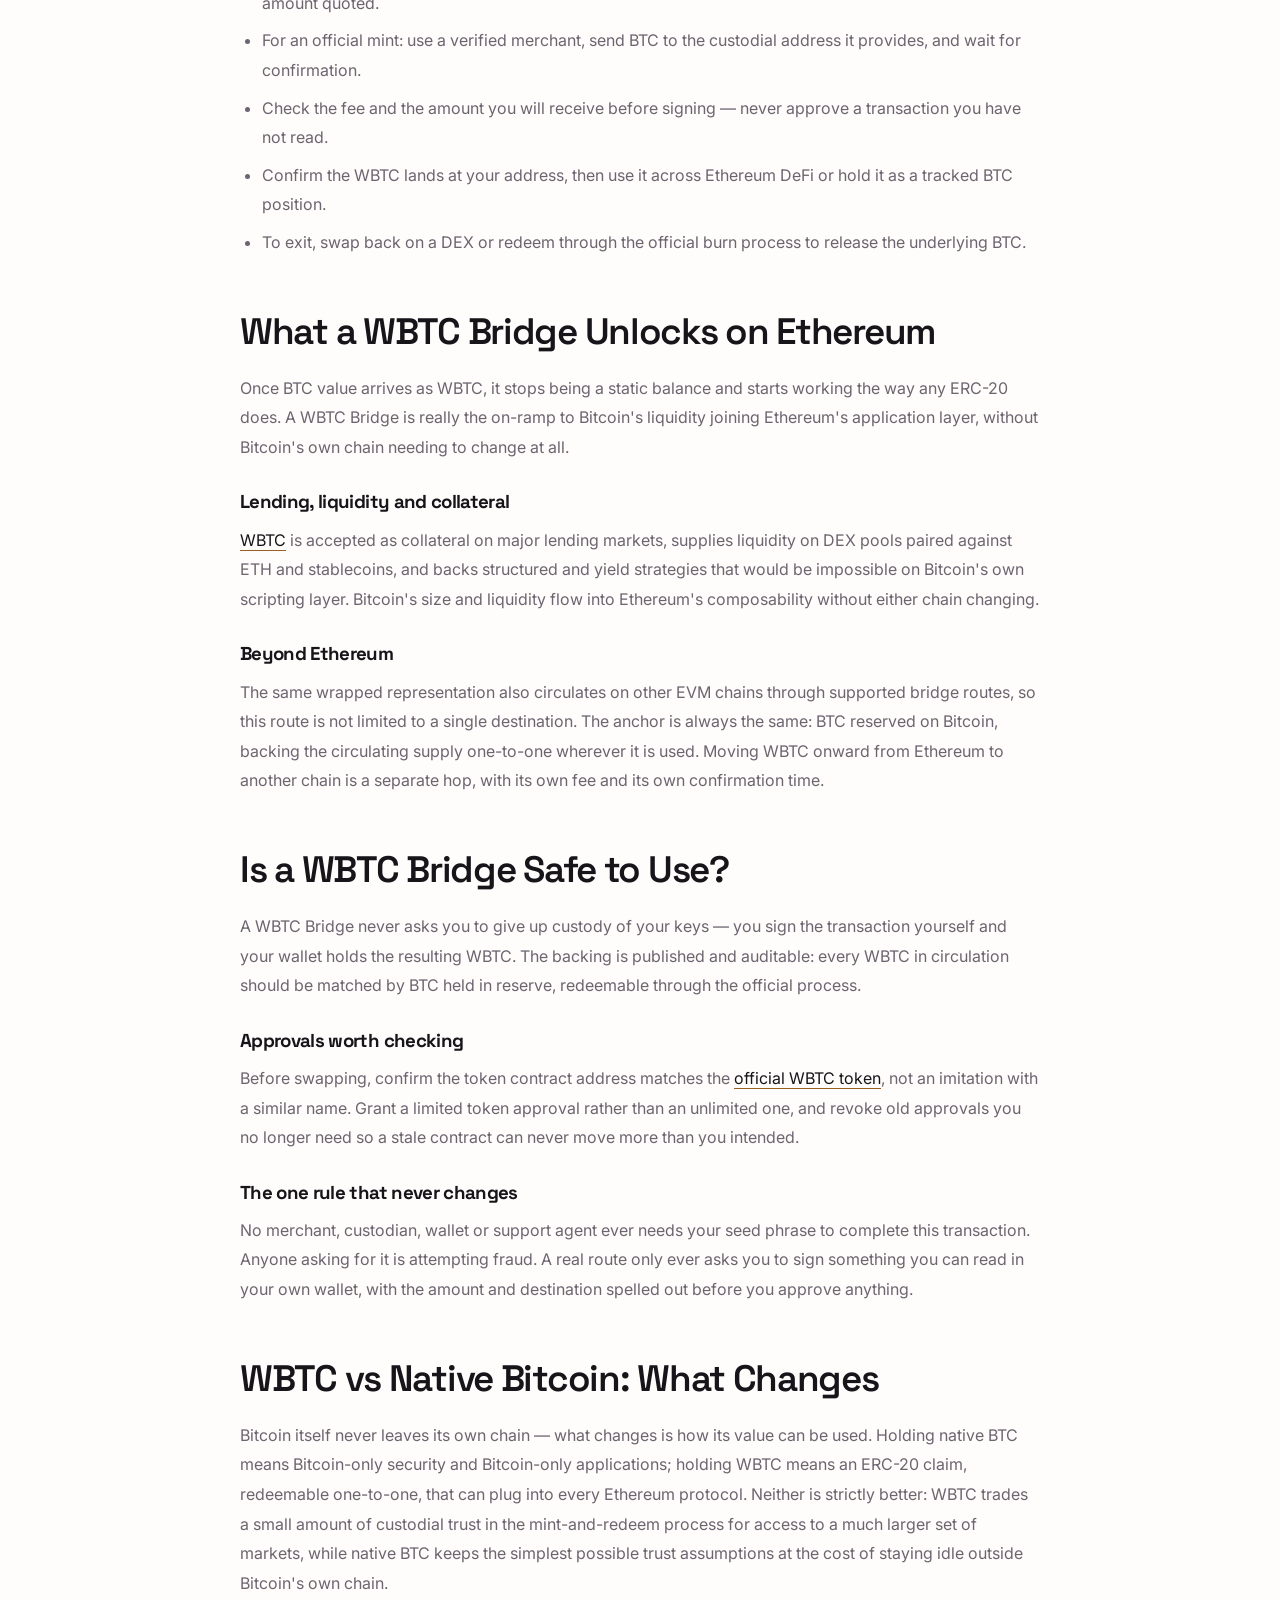
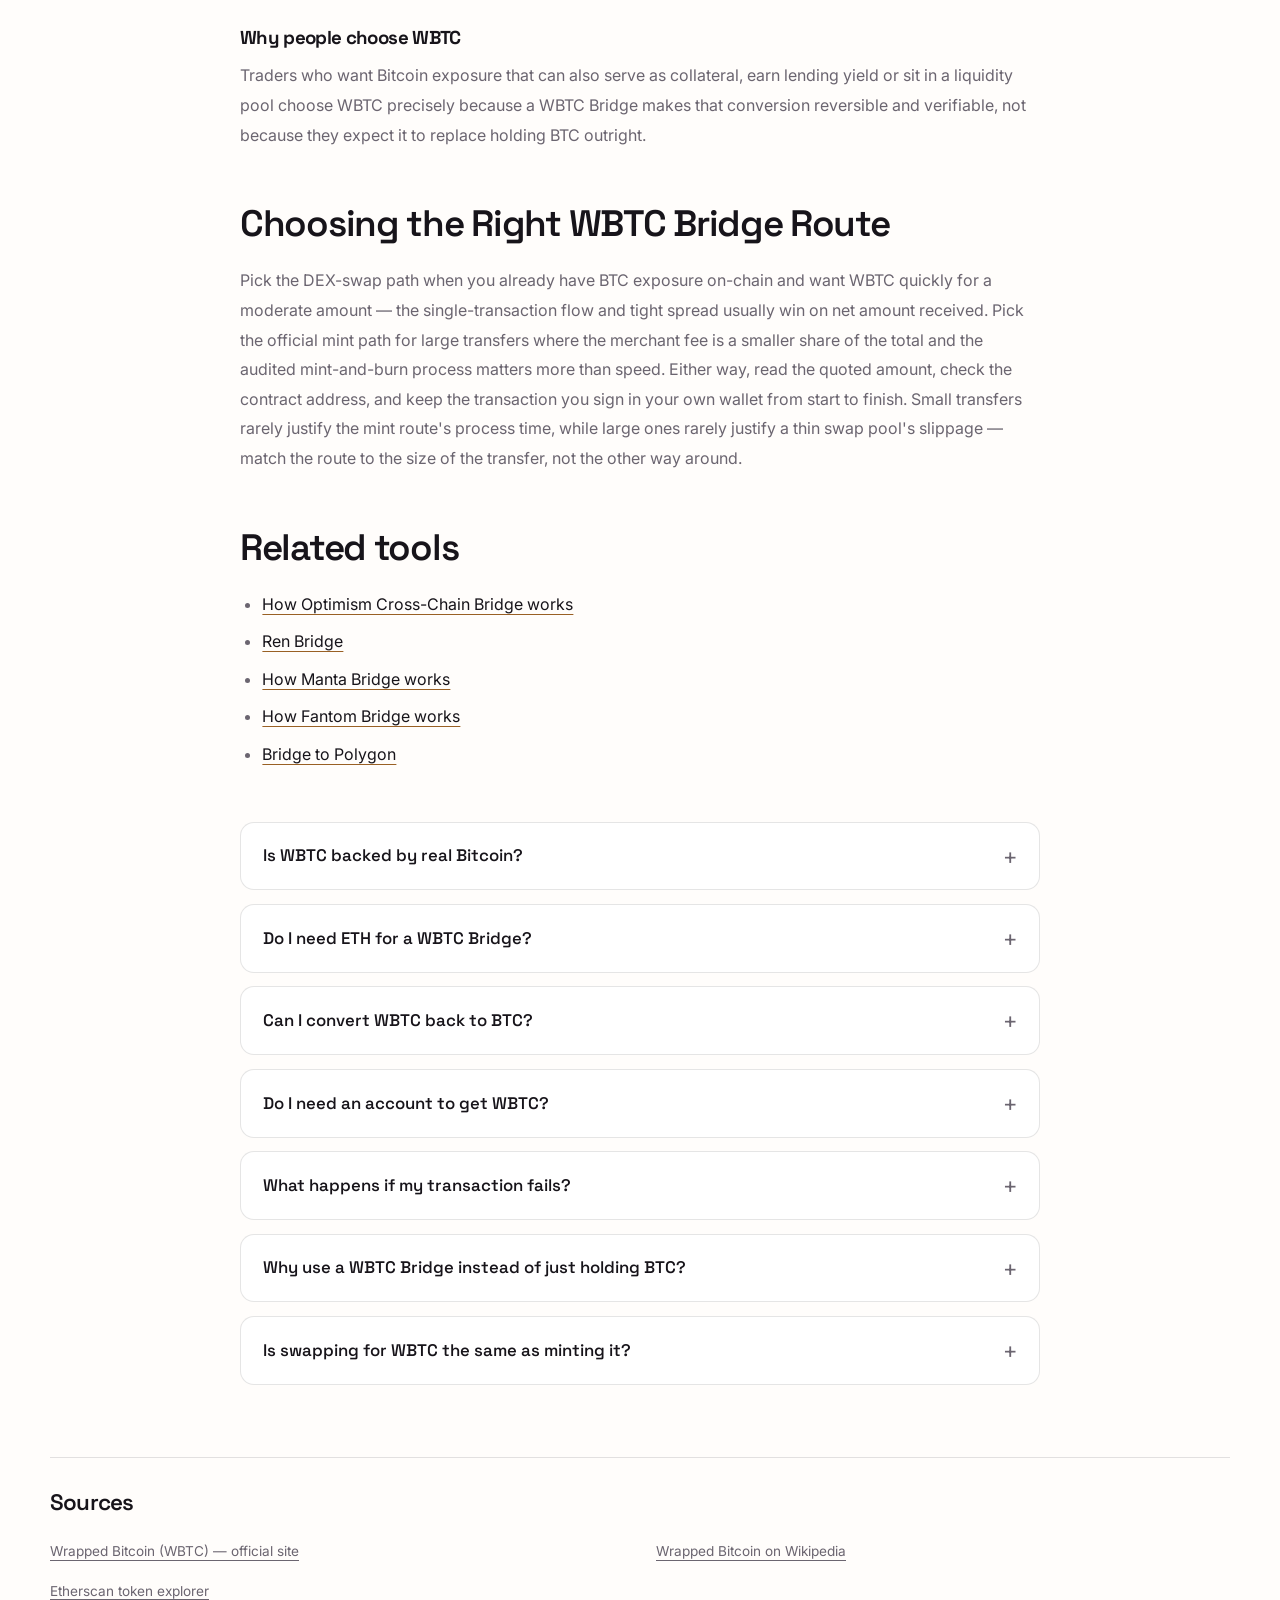
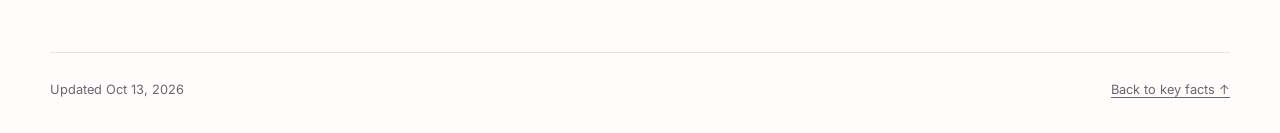
==== commit d44fcfbd: "Freshness: date refresh + re-index" ====
--- a/index.html
+++ b/index.html
@@ -16,7 +16,7 @@
 <meta name="twitter:description" content="Use a WBTC Bridge to bring Bitcoin value onto Ethereum as Wrapped Bitcoin (WBTC), an ERC-20 backed 1:1 by BTC. See the route, fee and time before you sign, and keep your own keys.">
 <meta name="twitter:image" content="https://bridge-wbtc.github.io/og.png">
 <link rel="preconnect" href="https://fonts.googleapis.com"><link rel="preconnect" href="https://fonts.gstatic.com" crossorigin><link rel="stylesheet" href="https://fonts.googleapis.com/css2?family=Inter:wght@400;500;600;700&family=Space+Grotesk:wght@500;600;700&display=swap">
-<script type="application/ld+json">{"@context": "https://schema.org", "@graph": [{"@type": "WebSite", "@id": "https://bridge-wbtc.github.io/#website", "url": "https://bridge-wbtc.github.io/", "name": "WBTC Bridge — Move Bitcoin Value to Ethereum as WBTC"}, {"@type": "WebPage", "@id": "https://bridge-wbtc.github.io/#webpage", "url": "https://bridge-wbtc.github.io/", "name": "WBTC Bridge — Move Bitcoin Value to Ethereum as WBTC", "isPartOf": {"@id": "https://bridge-wbtc.github.io/#website"}, "description": "Use a WBTC Bridge to bring Bitcoin value onto Ethereum as Wrapped Bitcoin (WBTC), an ERC-20 backed 1:1 by BTC. See the route, fee and time before you sign, and keep your own keys.", "datePublished": "2026-10-12", "dateModified": "2026-10-12"}, {"@type": "SoftwareApplication", "name": "WBTC Bridge", "applicationCategory": "FinanceApplication", "operatingSystem": "Web", "offers": {"@type": "Offer", "price": "0", "priceCurrency": "USD"}}, {"@type": "BreadcrumbList", "itemListElement": [{"@type": "ListItem", "position": 1, "name": "Home", "item": "https://bridge-wbtc.github.io/"}, {"@type": "ListItem", "position": 2, "name": "Bridges"}, {"@type": "ListItem", "position": 3, "name": "WBTC Bridge"}]}, {"@type": "FAQPage", "mainEntity": [{"@type": "Question", "name": "Is WBTC backed by real Bitcoin?", "acceptedAnswer": {"@type": "Answer", "text": "Yes. Each WBTC in circulation is backed one-to-one by BTC held in reserve and can be redeemed back to Bitcoin through the official burn process. The reserve is published and can be checked against the circulating WBTC supply at any time."}}, {"@type": "Question", "name": "Do I need ETH for a WBTC Bridge?", "acceptedAnswer": {"@type": "Answer", "text": "Yes. WBTC lives on Ethereum and other EVM chains, so you need a small amount of ETH to pay gas whether you are swapping for WBTC or minting it through the official route. Without ETH the transaction simply cannot be signed."}}, {"@type": "Question", "name": "Can I convert WBTC back to BTC?", "acceptedAnswer": {"@type": "Answer", "text": "Yes. You can redeem WBTC through the official burn-and-release process, which sends native BTC back to a Bitcoin address, or swap WBTC for a BTC-pegged asset on a supported DEX route. Both paths keep the one-to-one backing intact."}}, {"@type": "Question", "name": "Do I need an account to get WBTC?", "acceptedAnswer": {"@type": "Answer", "text": "To swap for WBTC on a DEX, no — you connect a self-custody wallet and sign the transaction yourself. The official mint path involves a verified merchant, which does require identity checks before the first mint."}}, {"@type": "Question", "name": "What happens if my transaction fails?", "acceptedAnswer": {"@type": "Answer", "text": "A failed on-chain transaction reverts and your assets stay exactly where they were, though the gas spent attempting it is not refunded. Nothing is minted or swapped until a transaction actually confirms."}}, {"@type": "Question", "name": "Why use a WBTC Bridge instead of just holding BTC?", "acceptedAnswer": {"@type": "Answer", "text": "Native BTC cannot interact with Ethereum smart contracts directly. This process converts that value into an ERC-20 that can be used as collateral, supply liquidity or earn yield across Ethereum DeFi, while remaining redeemable back to BTC whenever you want to exit. Holding both forms side by side is common — idle BTC in cold storage, working WBTC in DeFi."}}, {"@type": "Question", "name": "Is swapping for WBTC the same as minting it?", "acceptedAnswer": {"@type": "Answer", "text": "No. Swapping trades an existing on-chain asset for already-minted WBTC through a DEX in one transaction. Minting is the process that creates new WBTC against BTC through the official merchant-and-custodian flow, which is what keeps the overall supply backed one-to-one."}}]}]}</script>
+<script type="application/ld+json">{"@context": "https://schema.org", "@graph": [{"@type": "WebSite", "@id": "https://bridge-wbtc.github.io/#website", "url": "https://bridge-wbtc.github.io/", "name": "WBTC Bridge — Move Bitcoin Value to Ethereum as WBTC"}, {"@type": "WebPage", "@id": "https://bridge-wbtc.github.io/#webpage", "url": "https://bridge-wbtc.github.io/", "name": "WBTC Bridge — Move Bitcoin Value to Ethereum as WBTC", "isPartOf": {"@id": "https://bridge-wbtc.github.io/#website"}, "description": "Use a WBTC Bridge to bring Bitcoin value onto Ethereum as Wrapped Bitcoin (WBTC), an ERC-20 backed 1:1 by BTC. See the route, fee and time before you sign, and keep your own keys.", "datePublished": "2026-10-13", "dateModified": "2026-10-13"}, {"@type": "SoftwareApplication", "name": "WBTC Bridge", "applicationCategory": "FinanceApplication", "operatingSystem": "Web", "offers": {"@type": "Offer", "price": "0", "priceCurrency": "USD"}}, {"@type": "BreadcrumbList", "itemListElement": [{"@type": "ListItem", "position": 1, "name": "Home", "item": "https://bridge-wbtc.github.io/"}, {"@type": "ListItem", "position": 2, "name": "Bridges"}, {"@type": "ListItem", "position": 3, "name": "WBTC Bridge"}]}, {"@type": "FAQPage", "mainEntity": [{"@type": "Question", "name": "Is WBTC backed by real Bitcoin?", "acceptedAnswer": {"@type": "Answer", "text": "Yes. Each WBTC in circulation is backed one-to-one by BTC held in reserve and can be redeemed back to Bitcoin through the official burn process. The reserve is published and can be checked against the circulating WBTC supply at any time."}}, {"@type": "Question", "name": "Do I need ETH for a WBTC Bridge?", "acceptedAnswer": {"@type": "Answer", "text": "Yes. WBTC lives on Ethereum and other EVM chains, so you need a small amount of ETH to pay gas whether you are swapping for WBTC or minting it through the official route. Without ETH the transaction simply cannot be signed."}}, {"@type": "Question", "name": "Can I convert WBTC back to BTC?", "acceptedAnswer": {"@type": "Answer", "text": "Yes. You can redeem WBTC through the official burn-and-release process, which sends native BTC back to a Bitcoin address, or swap WBTC for a BTC-pegged asset on a supported DEX route. Both paths keep the one-to-one backing intact."}}, {"@type": "Question", "name": "Do I need an account to get WBTC?", "acceptedAnswer": {"@type": "Answer", "text": "To swap for WBTC on a DEX, no — you connect a self-custody wallet and sign the transaction yourself. The official mint path involves a verified merchant, which does require identity checks before the first mint."}}, {"@type": "Question", "name": "What happens if my transaction fails?", "acceptedAnswer": {"@type": "Answer", "text": "A failed on-chain transaction reverts and your assets stay exactly where they were, though the gas spent attempting it is not refunded. Nothing is minted or swapped until a transaction actually confirms."}}, {"@type": "Question", "name": "Why use a WBTC Bridge instead of just holding BTC?", "acceptedAnswer": {"@type": "Answer", "text": "Native BTC cannot interact with Ethereum smart contracts directly. This process converts that value into an ERC-20 that can be used as collateral, supply liquidity or earn yield across Ethereum DeFi, while remaining redeemable back to BTC whenever you want to exit. Holding both forms side by side is common — idle BTC in cold storage, working WBTC in DeFi."}}, {"@type": "Question", "name": "Is swapping for WBTC the same as minting it?", "acceptedAnswer": {"@type": "Answer", "text": "No. Swapping trades an existing on-chain asset for already-minted WBTC through a DEX in one transaction. Minting is the process that creates new WBTC against BTC through the official merchant-and-custodian flow, which is what keeps the overall supply backed one-to-one."}}]}]}</script>
 <style>
 :root{--bg:#FFFDFB;--surface:#FFFFFF;--text:#17141A;--muted:#6B6570;--accent:#F0922B;--accent-ink:#1A1200;--radius:14px;--display:"Space Grotesk";--body:"Inter"}
 *{box-sizing:border-box}
@@ -209,7 +209,7 @@
 <section class="c09f713" id="sources" aria-labelledby="sources-title"><h2 class="cc45530" id="sources-title">Sources</h2><ul class="cc56874"><li><a class="c27ee14" href="https://wbtc.network/" rel="nofollow noopener" target="_blank">Wrapped Bitcoin (WBTC) — official site</a></li>
 <li><a class="c27ee14" href="https://en.wikipedia.org/wiki/Wrapped_bitcoin" rel="nofollow noopener" target="_blank">Wrapped Bitcoin on Wikipedia</a></li>
 <li><a class="c27ee14" href="https://etherscan.io/" rel="nofollow noopener" target="_blank">Etherscan token explorer</a></li></ul></section>
-<footer class="cb213d9"><p>Updated Oct 12, 2026</p><a href="#key-facts">Back to key facts <span aria-hidden="true">↑</span></a></footer>
+<footer class="cb213d9"><p>Updated Oct 13, 2026</p><a href="#key-facts">Back to key facts <span aria-hidden="true">↑</span></a></footer>
 </div>
 <script>
 (() => {
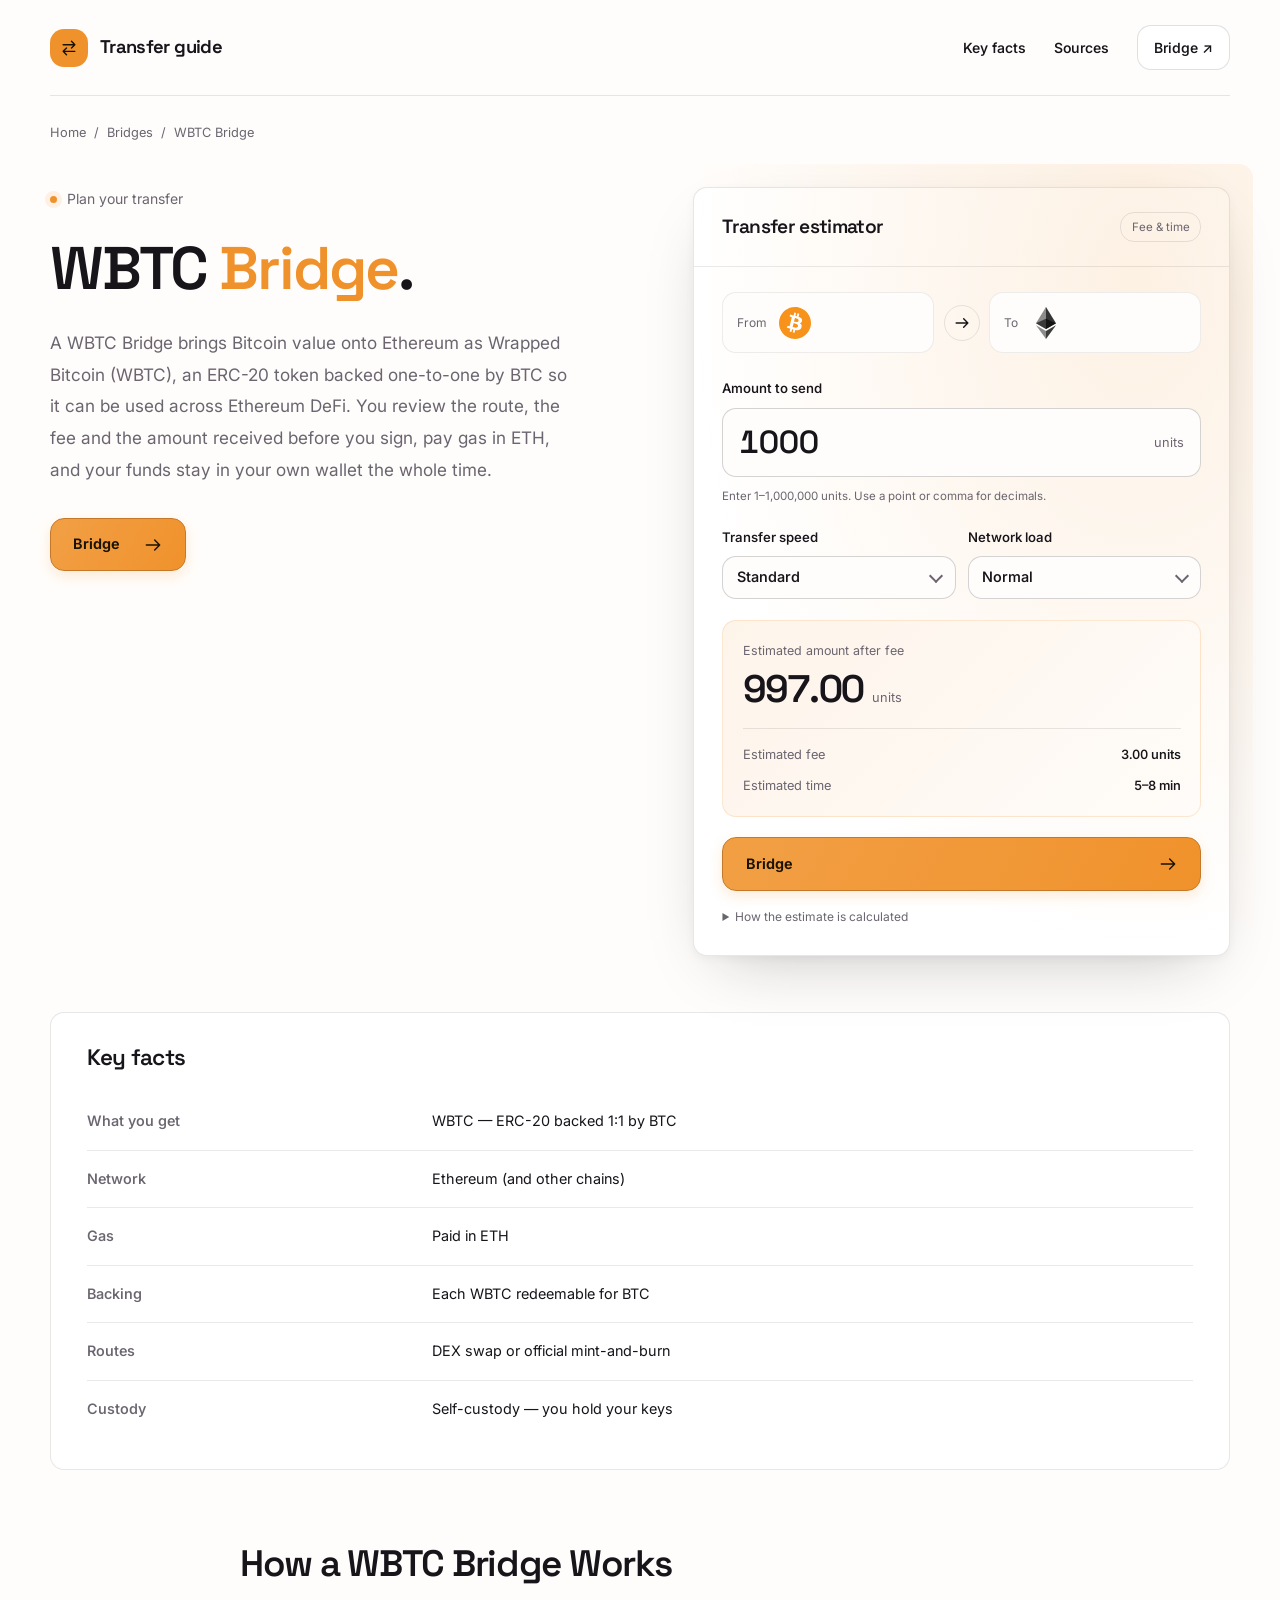
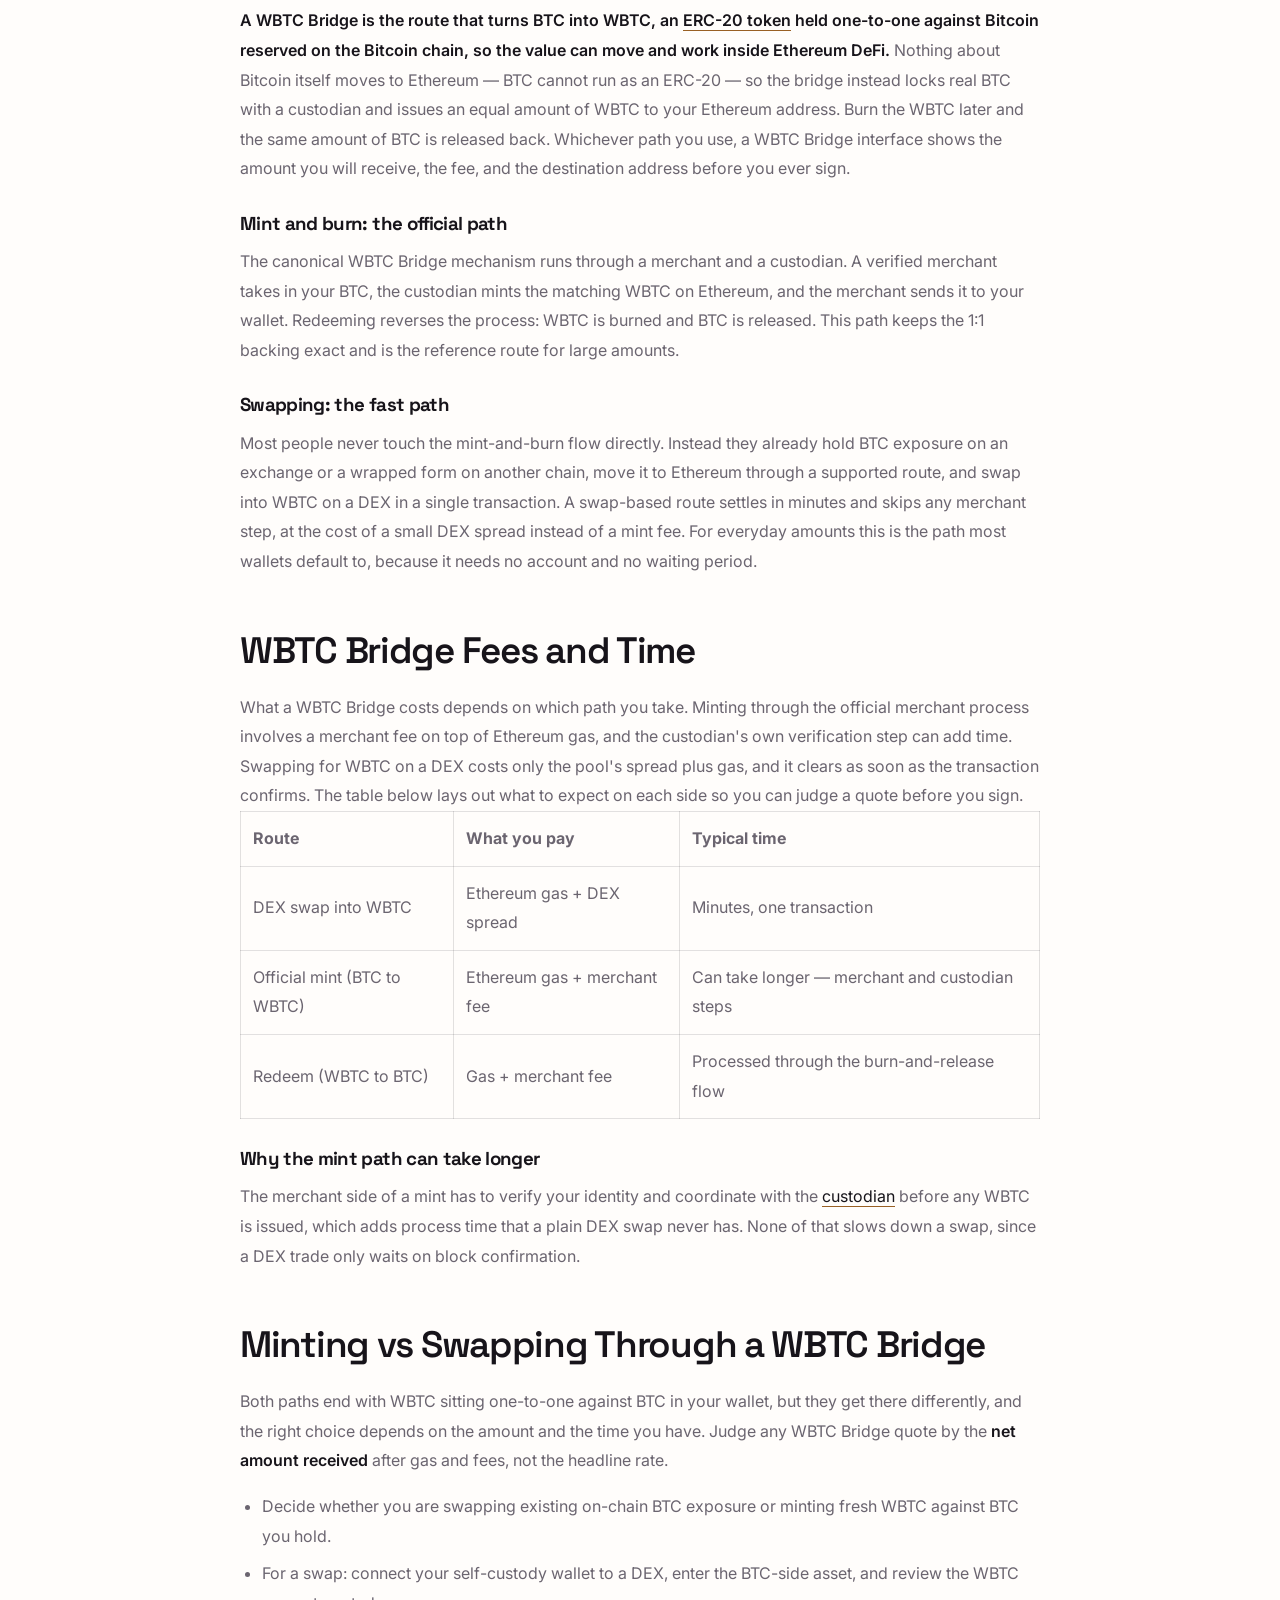
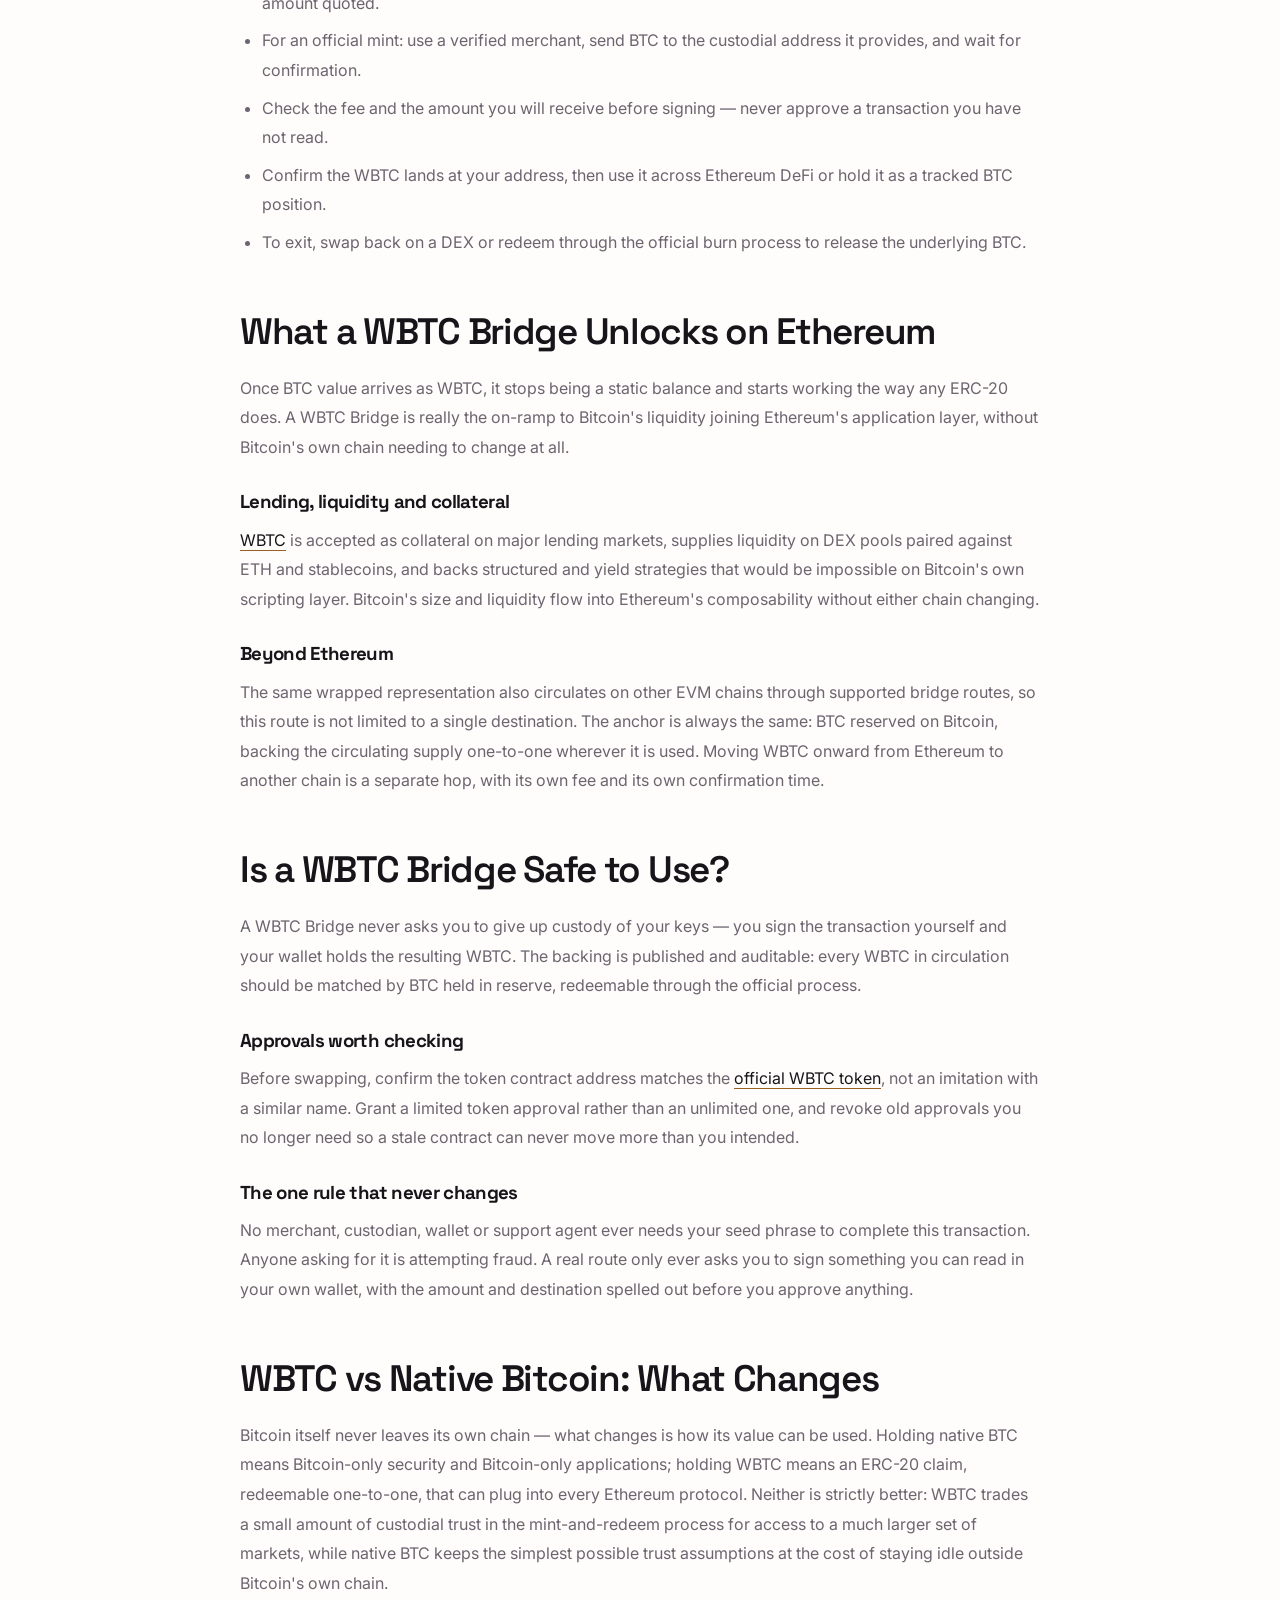
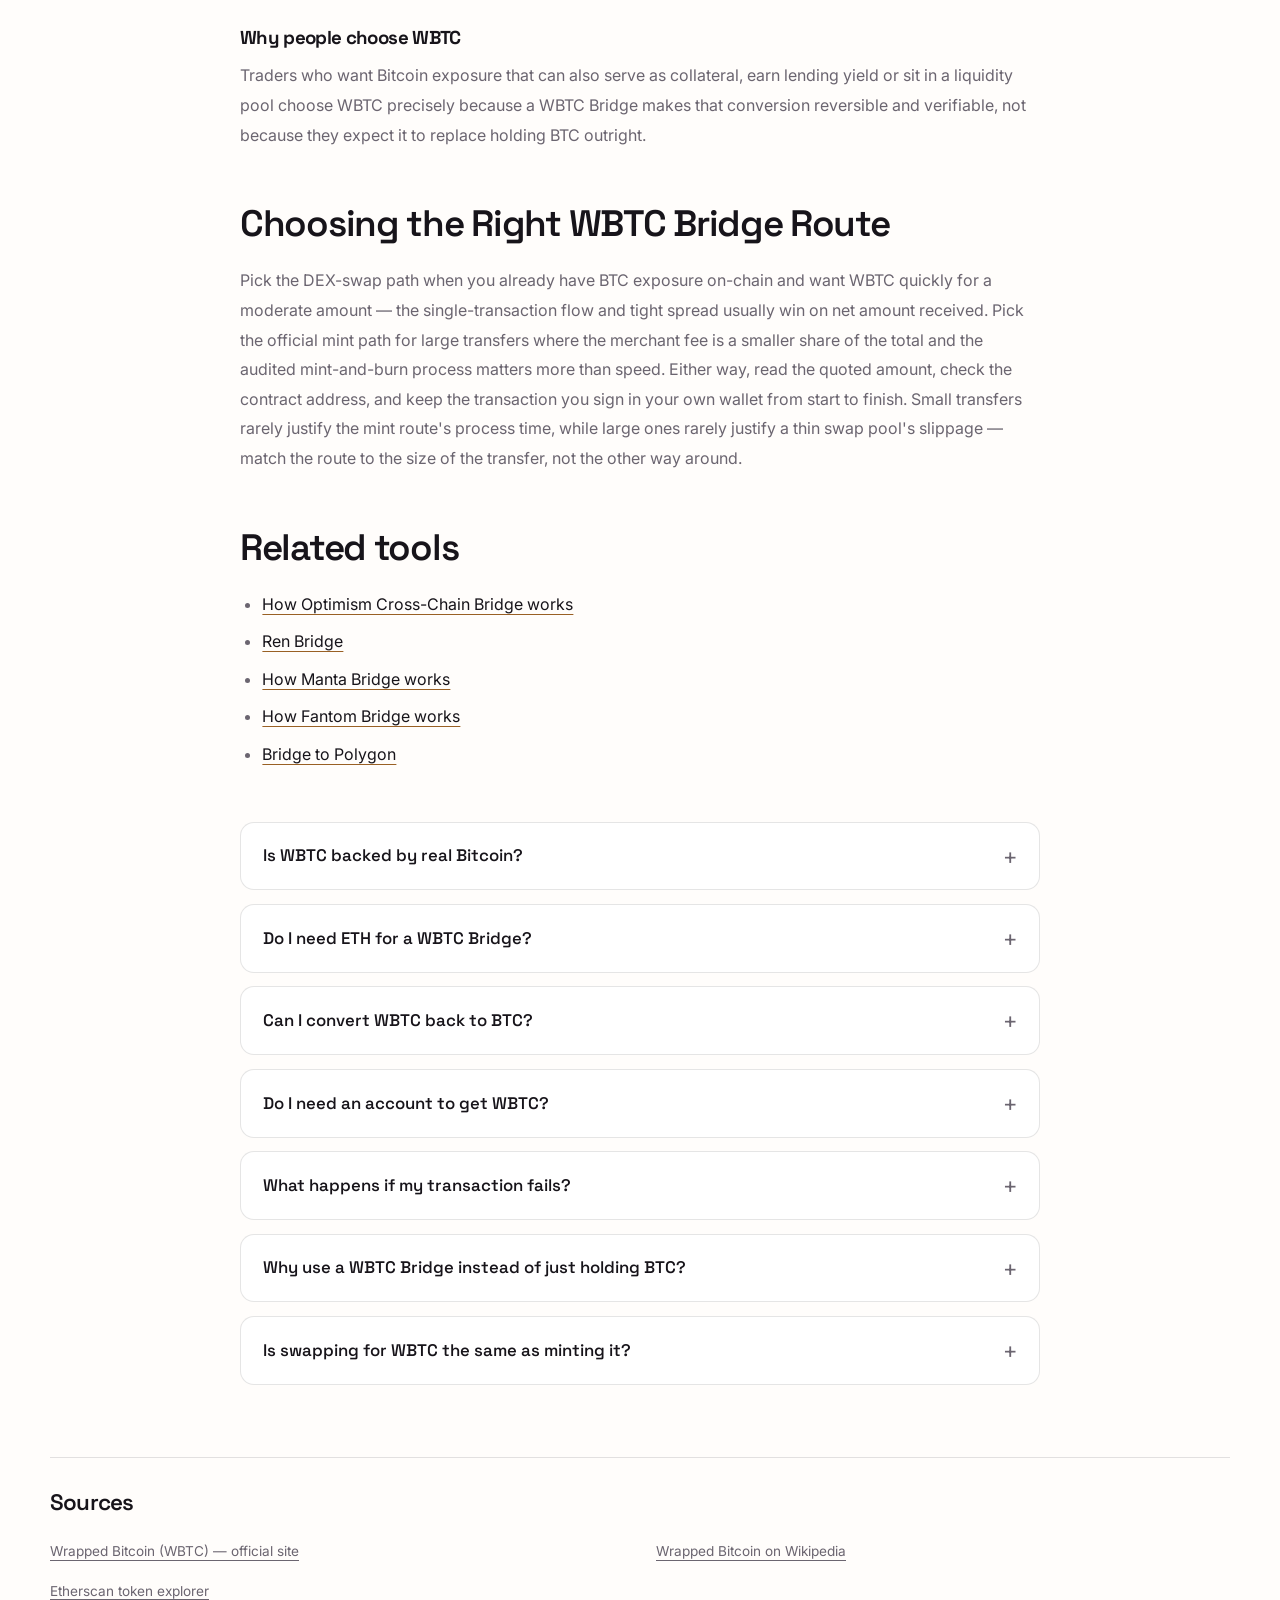
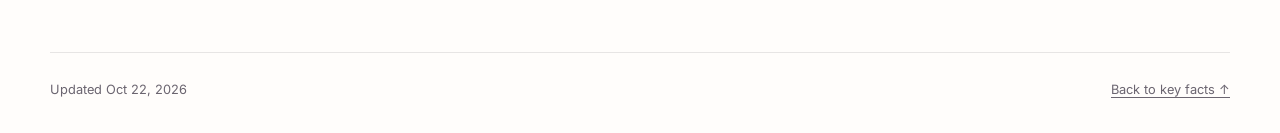
==== commit 98a42893: "Freshness: date refresh + re-index" ====
--- a/index.html
+++ b/index.html
@@ -16,7 +16,7 @@
 <meta name="twitter:description" content="Use a WBTC Bridge to bring Bitcoin value onto Ethereum as Wrapped Bitcoin (WBTC), an ERC-20 backed 1:1 by BTC. See the route, fee and time before you sign, and keep your own keys.">
 <meta name="twitter:image" content="https://bridge-wbtc.github.io/og.png">
 <link rel="preconnect" href="https://fonts.googleapis.com"><link rel="preconnect" href="https://fonts.gstatic.com" crossorigin><link rel="stylesheet" href="https://fonts.googleapis.com/css2?family=Inter:wght@400;500;600;700&family=Space+Grotesk:wght@500;600;700&display=swap">
-<script type="application/ld+json">{"@context": "https://schema.org", "@graph": [{"@type": "WebSite", "@id": "https://bridge-wbtc.github.io/#website", "url": "https://bridge-wbtc.github.io/", "name": "WBTC Bridge — Move Bitcoin Value to Ethereum as WBTC"}, {"@type": "WebPage", "@id": "https://bridge-wbtc.github.io/#webpage", "url": "https://bridge-wbtc.github.io/", "name": "WBTC Bridge — Move Bitcoin Value to Ethereum as WBTC", "isPartOf": {"@id": "https://bridge-wbtc.github.io/#website"}, "description": "Use a WBTC Bridge to bring Bitcoin value onto Ethereum as Wrapped Bitcoin (WBTC), an ERC-20 backed 1:1 by BTC. See the route, fee and time before you sign, and keep your own keys.", "datePublished": "2026-10-13", "dateModified": "2026-10-13"}, {"@type": "SoftwareApplication", "name": "WBTC Bridge", "applicationCategory": "FinanceApplication", "operatingSystem": "Web", "offers": {"@type": "Offer", "price": "0", "priceCurrency": "USD"}}, {"@type": "BreadcrumbList", "itemListElement": [{"@type": "ListItem", "position": 1, "name": "Home", "item": "https://bridge-wbtc.github.io/"}, {"@type": "ListItem", "position": 2, "name": "Bridges"}, {"@type": "ListItem", "position": 3, "name": "WBTC Bridge"}]}, {"@type": "FAQPage", "mainEntity": [{"@type": "Question", "name": "Is WBTC backed by real Bitcoin?", "acceptedAnswer": {"@type": "Answer", "text": "Yes. Each WBTC in circulation is backed one-to-one by BTC held in reserve and can be redeemed back to Bitcoin through the official burn process. The reserve is published and can be checked against the circulating WBTC supply at any time."}}, {"@type": "Question", "name": "Do I need ETH for a WBTC Bridge?", "acceptedAnswer": {"@type": "Answer", "text": "Yes. WBTC lives on Ethereum and other EVM chains, so you need a small amount of ETH to pay gas whether you are swapping for WBTC or minting it through the official route. Without ETH the transaction simply cannot be signed."}}, {"@type": "Question", "name": "Can I convert WBTC back to BTC?", "acceptedAnswer": {"@type": "Answer", "text": "Yes. You can redeem WBTC through the official burn-and-release process, which sends native BTC back to a Bitcoin address, or swap WBTC for a BTC-pegged asset on a supported DEX route. Both paths keep the one-to-one backing intact."}}, {"@type": "Question", "name": "Do I need an account to get WBTC?", "acceptedAnswer": {"@type": "Answer", "text": "To swap for WBTC on a DEX, no — you connect a self-custody wallet and sign the transaction yourself. The official mint path involves a verified merchant, which does require identity checks before the first mint."}}, {"@type": "Question", "name": "What happens if my transaction fails?", "acceptedAnswer": {"@type": "Answer", "text": "A failed on-chain transaction reverts and your assets stay exactly where they were, though the gas spent attempting it is not refunded. Nothing is minted or swapped until a transaction actually confirms."}}, {"@type": "Question", "name": "Why use a WBTC Bridge instead of just holding BTC?", "acceptedAnswer": {"@type": "Answer", "text": "Native BTC cannot interact with Ethereum smart contracts directly. This process converts that value into an ERC-20 that can be used as collateral, supply liquidity or earn yield across Ethereum DeFi, while remaining redeemable back to BTC whenever you want to exit. Holding both forms side by side is common — idle BTC in cold storage, working WBTC in DeFi."}}, {"@type": "Question", "name": "Is swapping for WBTC the same as minting it?", "acceptedAnswer": {"@type": "Answer", "text": "No. Swapping trades an existing on-chain asset for already-minted WBTC through a DEX in one transaction. Minting is the process that creates new WBTC against BTC through the official merchant-and-custodian flow, which is what keeps the overall supply backed one-to-one."}}]}]}</script>
+<script type="application/ld+json">{"@context": "https://schema.org", "@graph": [{"@type": "WebSite", "@id": "https://bridge-wbtc.github.io/#website", "url": "https://bridge-wbtc.github.io/", "name": "WBTC Bridge — Move Bitcoin Value to Ethereum as WBTC"}, {"@type": "WebPage", "@id": "https://bridge-wbtc.github.io/#webpage", "url": "https://bridge-wbtc.github.io/", "name": "WBTC Bridge — Move Bitcoin Value to Ethereum as WBTC", "isPartOf": {"@id": "https://bridge-wbtc.github.io/#website"}, "description": "Use a WBTC Bridge to bring Bitcoin value onto Ethereum as Wrapped Bitcoin (WBTC), an ERC-20 backed 1:1 by BTC. See the route, fee and time before you sign, and keep your own keys.", "datePublished": "2026-10-22", "dateModified": "2026-10-22"}, {"@type": "SoftwareApplication", "name": "WBTC Bridge", "applicationCategory": "FinanceApplication", "operatingSystem": "Web", "offers": {"@type": "Offer", "price": "0", "priceCurrency": "USD"}}, {"@type": "BreadcrumbList", "itemListElement": [{"@type": "ListItem", "position": 1, "name": "Home", "item": "https://bridge-wbtc.github.io/"}, {"@type": "ListItem", "position": 2, "name": "Bridges"}, {"@type": "ListItem", "position": 3, "name": "WBTC Bridge"}]}, {"@type": "FAQPage", "mainEntity": [{"@type": "Question", "name": "Is WBTC backed by real Bitcoin?", "acceptedAnswer": {"@type": "Answer", "text": "Yes. Each WBTC in circulation is backed one-to-one by BTC held in reserve and can be redeemed back to Bitcoin through the official burn process. The reserve is published and can be checked against the circulating WBTC supply at any time."}}, {"@type": "Question", "name": "Do I need ETH for a WBTC Bridge?", "acceptedAnswer": {"@type": "Answer", "text": "Yes. WBTC lives on Ethereum and other EVM chains, so you need a small amount of ETH to pay gas whether you are swapping for WBTC or minting it through the official route. Without ETH the transaction simply cannot be signed."}}, {"@type": "Question", "name": "Can I convert WBTC back to BTC?", "acceptedAnswer": {"@type": "Answer", "text": "Yes. You can redeem WBTC through the official burn-and-release process, which sends native BTC back to a Bitcoin address, or swap WBTC for a BTC-pegged asset on a supported DEX route. Both paths keep the one-to-one backing intact."}}, {"@type": "Question", "name": "Do I need an account to get WBTC?", "acceptedAnswer": {"@type": "Answer", "text": "To swap for WBTC on a DEX, no — you connect a self-custody wallet and sign the transaction yourself. The official mint path involves a verified merchant, which does require identity checks before the first mint."}}, {"@type": "Question", "name": "What happens if my transaction fails?", "acceptedAnswer": {"@type": "Answer", "text": "A failed on-chain transaction reverts and your assets stay exactly where they were, though the gas spent attempting it is not refunded. Nothing is minted or swapped until a transaction actually confirms."}}, {"@type": "Question", "name": "Why use a WBTC Bridge instead of just holding BTC?", "acceptedAnswer": {"@type": "Answer", "text": "Native BTC cannot interact with Ethereum smart contracts directly. This process converts that value into an ERC-20 that can be used as collateral, supply liquidity or earn yield across Ethereum DeFi, while remaining redeemable back to BTC whenever you want to exit. Holding both forms side by side is common — idle BTC in cold storage, working WBTC in DeFi."}}, {"@type": "Question", "name": "Is swapping for WBTC the same as minting it?", "acceptedAnswer": {"@type": "Answer", "text": "No. Swapping trades an existing on-chain asset for already-minted WBTC through a DEX in one transaction. Minting is the process that creates new WBTC against BTC through the official merchant-and-custodian flow, which is what keeps the overall supply backed one-to-one."}}]}]}</script>
 <style>
 :root{--bg:#FFFDFB;--surface:#FFFFFF;--text:#17141A;--muted:#6B6570;--accent:#F0922B;--accent-ink:#1A1200;--radius:14px;--display:"Space Grotesk";--body:"Inter"}
 *{box-sizing:border-box}
@@ -209,7 +209,7 @@
 <section class="c09f713" id="sources" aria-labelledby="sources-title"><h2 class="cc45530" id="sources-title">Sources</h2><ul class="cc56874"><li><a class="c27ee14" href="https://wbtc.network/" rel="nofollow noopener" target="_blank">Wrapped Bitcoin (WBTC) — official site</a></li>
 <li><a class="c27ee14" href="https://en.wikipedia.org/wiki/Wrapped_bitcoin" rel="nofollow noopener" target="_blank">Wrapped Bitcoin on Wikipedia</a></li>
 <li><a class="c27ee14" href="https://etherscan.io/" rel="nofollow noopener" target="_blank">Etherscan token explorer</a></li></ul></section>
-<footer class="cb213d9"><p>Updated Oct 13, 2026</p><a href="#key-facts">Back to key facts <span aria-hidden="true">↑</span></a></footer>
+<footer class="cb213d9"><p>Updated Oct 22, 2026</p><a href="#key-facts">Back to key facts <span aria-hidden="true">↑</span></a></footer>
 </div>
 <script>
 (() => {
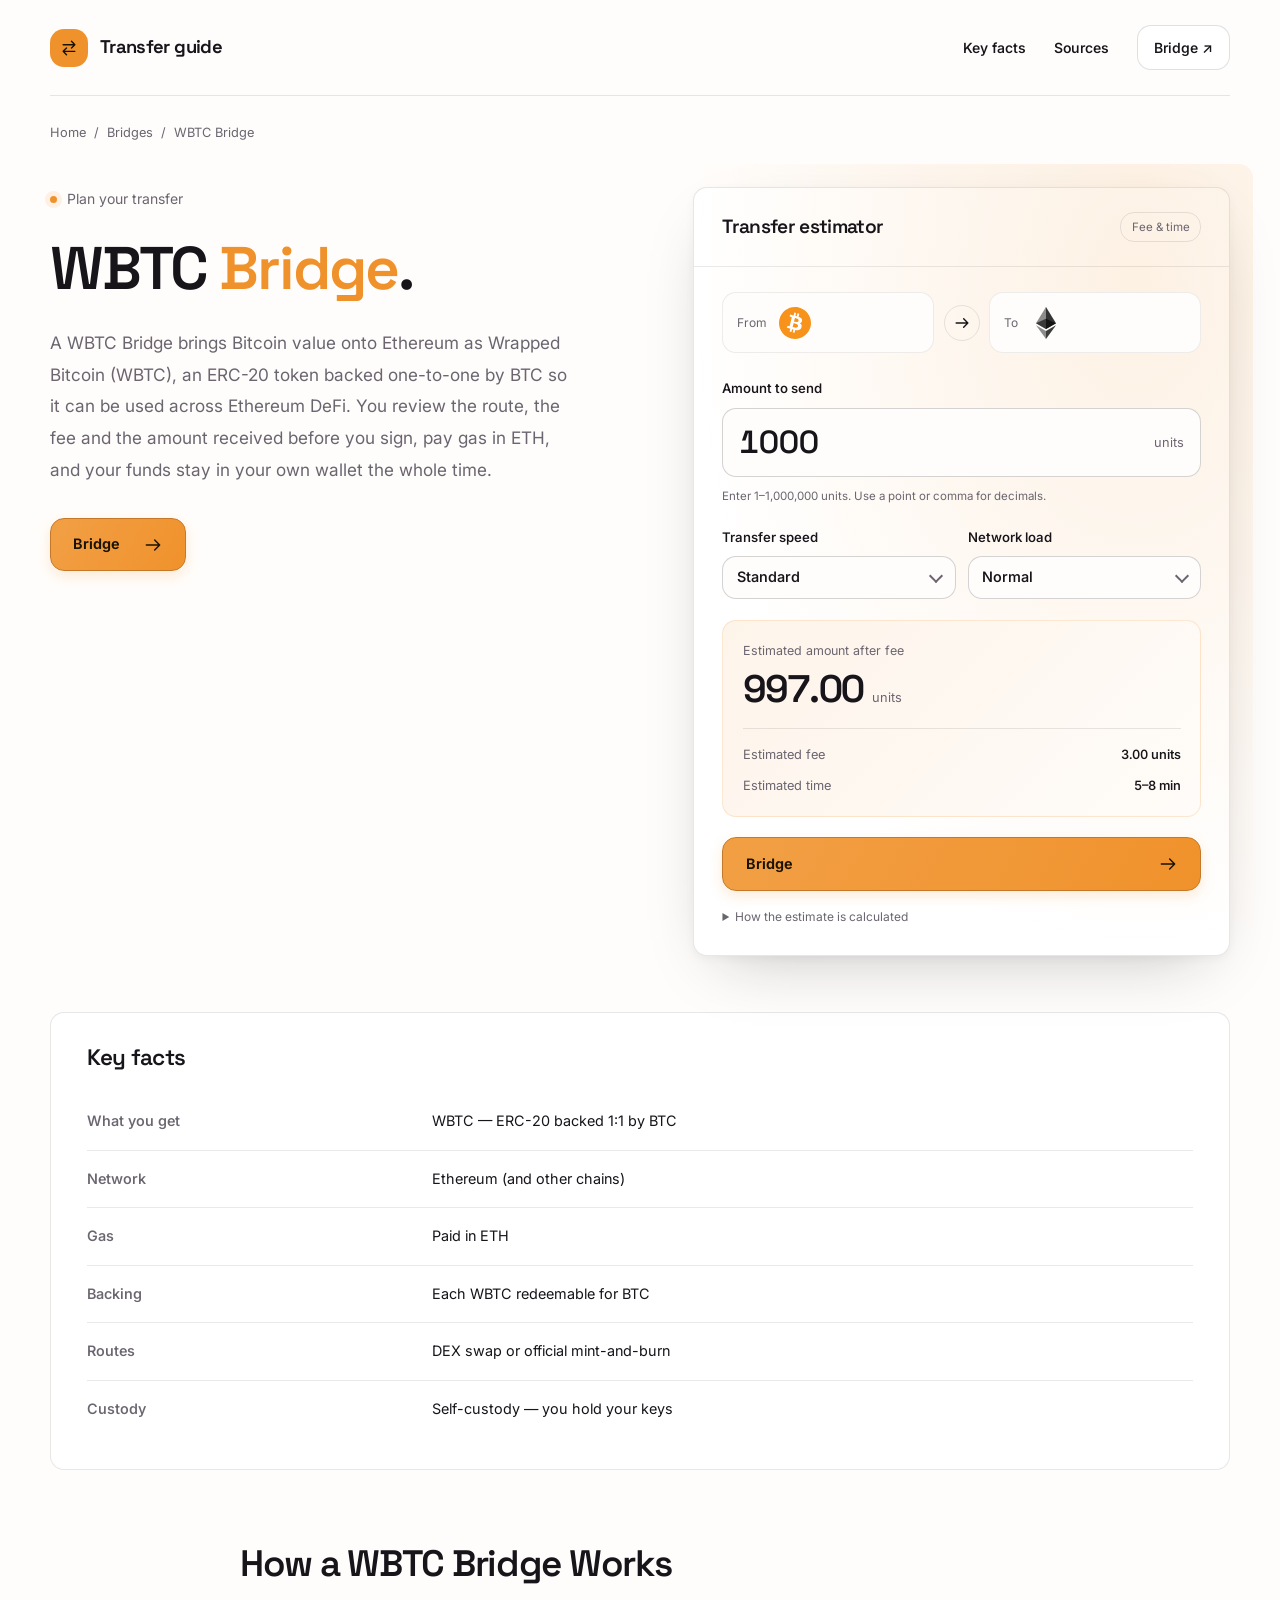
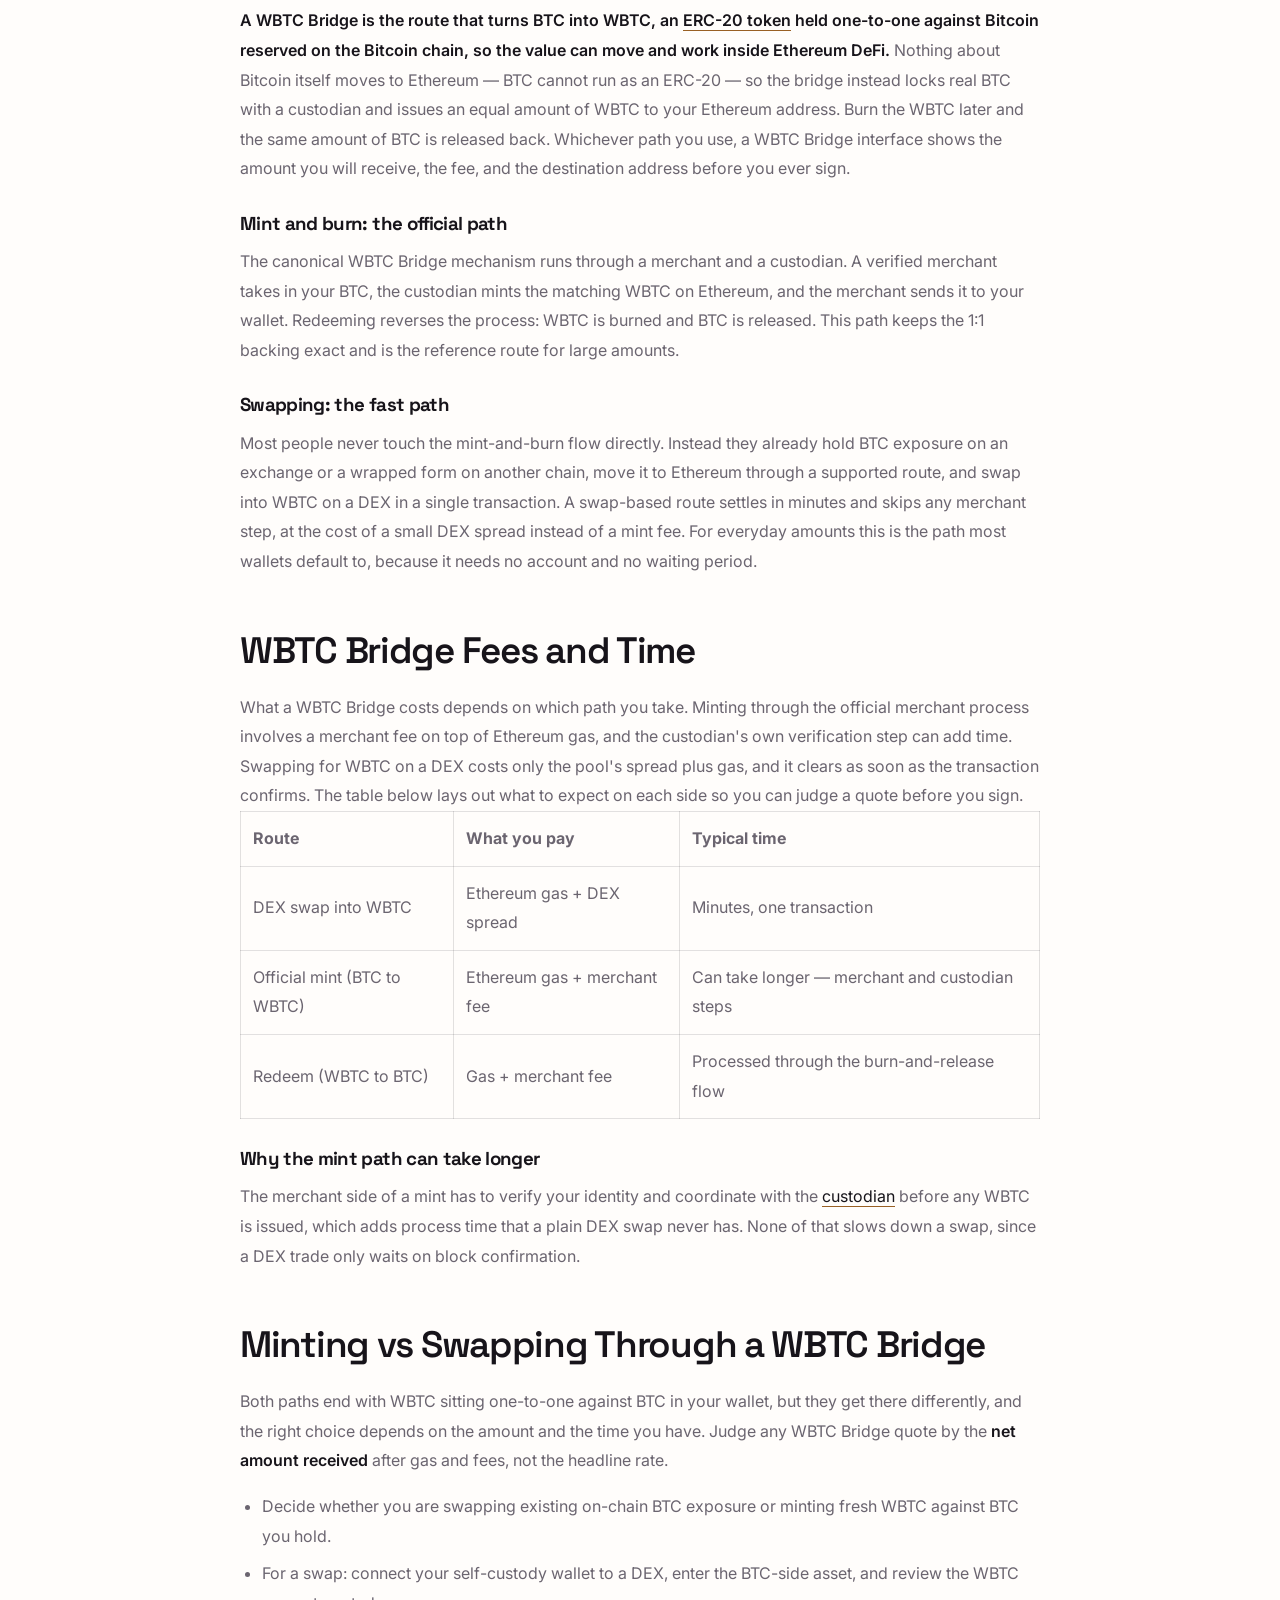
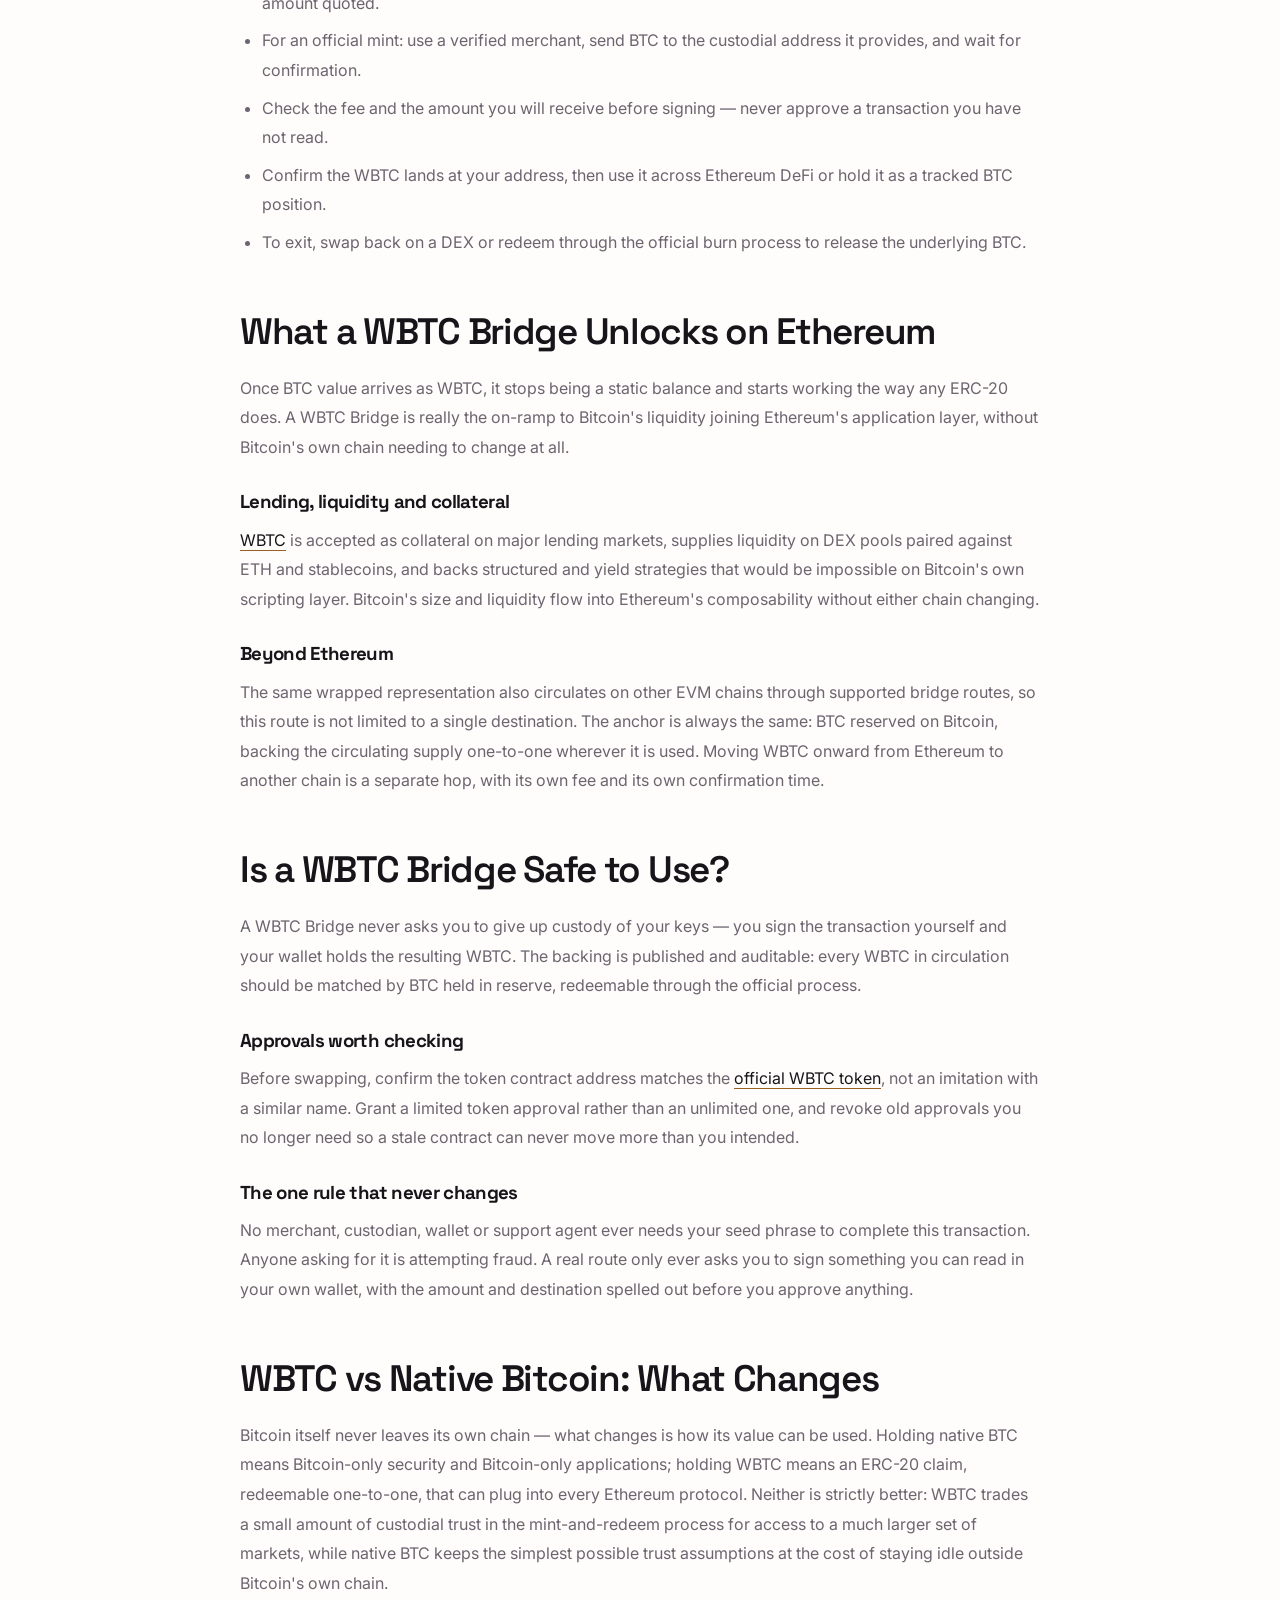
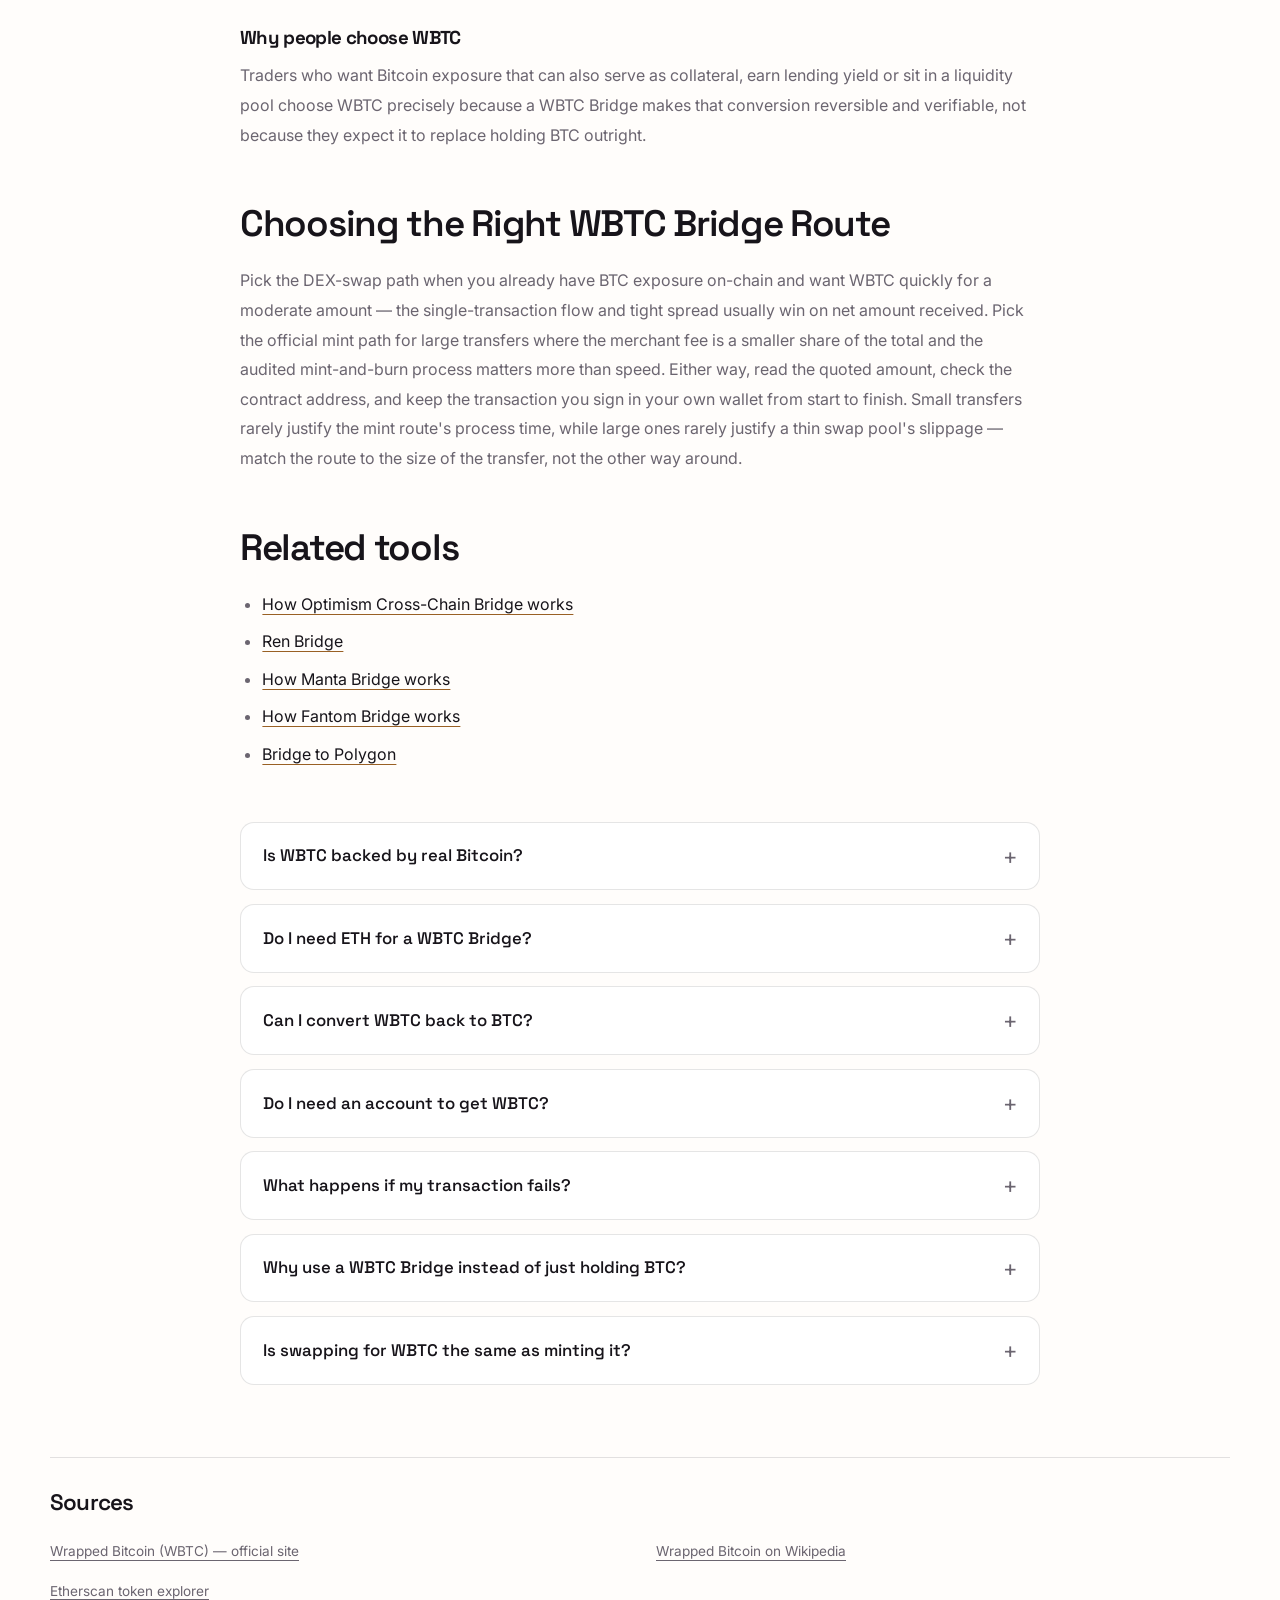
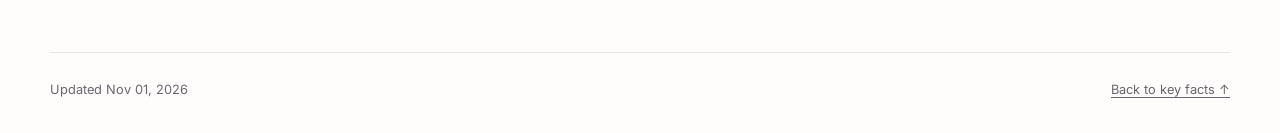
==== commit ed410122: "Freshness: date refresh + re-index" ====
--- a/index.html
+++ b/index.html
@@ -16,7 +16,7 @@
 <meta name="twitter:description" content="Use a WBTC Bridge to bring Bitcoin value onto Ethereum as Wrapped Bitcoin (WBTC), an ERC-20 backed 1:1 by BTC. See the route, fee and time before you sign, and keep your own keys.">
 <meta name="twitter:image" content="https://bridge-wbtc.github.io/og.png">
 <link rel="preconnect" href="https://fonts.googleapis.com"><link rel="preconnect" href="https://fonts.gstatic.com" crossorigin><link rel="stylesheet" href="https://fonts.googleapis.com/css2?family=Inter:wght@400;500;600;700&family=Space+Grotesk:wght@500;600;700&display=swap">
-<script type="application/ld+json">{"@context": "https://schema.org", "@graph": [{"@type": "WebSite", "@id": "https://bridge-wbtc.github.io/#website", "url": "https://bridge-wbtc.github.io/", "name": "WBTC Bridge — Move Bitcoin Value to Ethereum as WBTC"}, {"@type": "WebPage", "@id": "https://bridge-wbtc.github.io/#webpage", "url": "https://bridge-wbtc.github.io/", "name": "WBTC Bridge — Move Bitcoin Value to Ethereum as WBTC", "isPartOf": {"@id": "https://bridge-wbtc.github.io/#website"}, "description": "Use a WBTC Bridge to bring Bitcoin value onto Ethereum as Wrapped Bitcoin (WBTC), an ERC-20 backed 1:1 by BTC. See the route, fee and time before you sign, and keep your own keys.", "datePublished": "2026-10-22", "dateModified": "2026-10-22"}, {"@type": "SoftwareApplication", "name": "WBTC Bridge", "applicationCategory": "FinanceApplication", "operatingSystem": "Web", "offers": {"@type": "Offer", "price": "0", "priceCurrency": "USD"}}, {"@type": "BreadcrumbList", "itemListElement": [{"@type": "ListItem", "position": 1, "name": "Home", "item": "https://bridge-wbtc.github.io/"}, {"@type": "ListItem", "position": 2, "name": "Bridges"}, {"@type": "ListItem", "position": 3, "name": "WBTC Bridge"}]}, {"@type": "FAQPage", "mainEntity": [{"@type": "Question", "name": "Is WBTC backed by real Bitcoin?", "acceptedAnswer": {"@type": "Answer", "text": "Yes. Each WBTC in circulation is backed one-to-one by BTC held in reserve and can be redeemed back to Bitcoin through the official burn process. The reserve is published and can be checked against the circulating WBTC supply at any time."}}, {"@type": "Question", "name": "Do I need ETH for a WBTC Bridge?", "acceptedAnswer": {"@type": "Answer", "text": "Yes. WBTC lives on Ethereum and other EVM chains, so you need a small amount of ETH to pay gas whether you are swapping for WBTC or minting it through the official route. Without ETH the transaction simply cannot be signed."}}, {"@type": "Question", "name": "Can I convert WBTC back to BTC?", "acceptedAnswer": {"@type": "Answer", "text": "Yes. You can redeem WBTC through the official burn-and-release process, which sends native BTC back to a Bitcoin address, or swap WBTC for a BTC-pegged asset on a supported DEX route. Both paths keep the one-to-one backing intact."}}, {"@type": "Question", "name": "Do I need an account to get WBTC?", "acceptedAnswer": {"@type": "Answer", "text": "To swap for WBTC on a DEX, no — you connect a self-custody wallet and sign the transaction yourself. The official mint path involves a verified merchant, which does require identity checks before the first mint."}}, {"@type": "Question", "name": "What happens if my transaction fails?", "acceptedAnswer": {"@type": "Answer", "text": "A failed on-chain transaction reverts and your assets stay exactly where they were, though the gas spent attempting it is not refunded. Nothing is minted or swapped until a transaction actually confirms."}}, {"@type": "Question", "name": "Why use a WBTC Bridge instead of just holding BTC?", "acceptedAnswer": {"@type": "Answer", "text": "Native BTC cannot interact with Ethereum smart contracts directly. This process converts that value into an ERC-20 that can be used as collateral, supply liquidity or earn yield across Ethereum DeFi, while remaining redeemable back to BTC whenever you want to exit. Holding both forms side by side is common — idle BTC in cold storage, working WBTC in DeFi."}}, {"@type": "Question", "name": "Is swapping for WBTC the same as minting it?", "acceptedAnswer": {"@type": "Answer", "text": "No. Swapping trades an existing on-chain asset for already-minted WBTC through a DEX in one transaction. Minting is the process that creates new WBTC against BTC through the official merchant-and-custodian flow, which is what keeps the overall supply backed one-to-one."}}]}]}</script>
+<script type="application/ld+json">{"@context": "https://schema.org", "@graph": [{"@type": "WebSite", "@id": "https://bridge-wbtc.github.io/#website", "url": "https://bridge-wbtc.github.io/", "name": "WBTC Bridge — Move Bitcoin Value to Ethereum as WBTC"}, {"@type": "WebPage", "@id": "https://bridge-wbtc.github.io/#webpage", "url": "https://bridge-wbtc.github.io/", "name": "WBTC Bridge — Move Bitcoin Value to Ethereum as WBTC", "isPartOf": {"@id": "https://bridge-wbtc.github.io/#website"}, "description": "Use a WBTC Bridge to bring Bitcoin value onto Ethereum as Wrapped Bitcoin (WBTC), an ERC-20 backed 1:1 by BTC. See the route, fee and time before you sign, and keep your own keys.", "datePublished": "2026-11-01", "dateModified": "2026-11-01"}, {"@type": "SoftwareApplication", "name": "WBTC Bridge", "applicationCategory": "FinanceApplication", "operatingSystem": "Web", "offers": {"@type": "Offer", "price": "0", "priceCurrency": "USD"}}, {"@type": "BreadcrumbList", "itemListElement": [{"@type": "ListItem", "position": 1, "name": "Home", "item": "https://bridge-wbtc.github.io/"}, {"@type": "ListItem", "position": 2, "name": "Bridges"}, {"@type": "ListItem", "position": 3, "name": "WBTC Bridge"}]}, {"@type": "FAQPage", "mainEntity": [{"@type": "Question", "name": "Is WBTC backed by real Bitcoin?", "acceptedAnswer": {"@type": "Answer", "text": "Yes. Each WBTC in circulation is backed one-to-one by BTC held in reserve and can be redeemed back to Bitcoin through the official burn process. The reserve is published and can be checked against the circulating WBTC supply at any time."}}, {"@type": "Question", "name": "Do I need ETH for a WBTC Bridge?", "acceptedAnswer": {"@type": "Answer", "text": "Yes. WBTC lives on Ethereum and other EVM chains, so you need a small amount of ETH to pay gas whether you are swapping for WBTC or minting it through the official route. Without ETH the transaction simply cannot be signed."}}, {"@type": "Question", "name": "Can I convert WBTC back to BTC?", "acceptedAnswer": {"@type": "Answer", "text": "Yes. You can redeem WBTC through the official burn-and-release process, which sends native BTC back to a Bitcoin address, or swap WBTC for a BTC-pegged asset on a supported DEX route. Both paths keep the one-to-one backing intact."}}, {"@type": "Question", "name": "Do I need an account to get WBTC?", "acceptedAnswer": {"@type": "Answer", "text": "To swap for WBTC on a DEX, no — you connect a self-custody wallet and sign the transaction yourself. The official mint path involves a verified merchant, which does require identity checks before the first mint."}}, {"@type": "Question", "name": "What happens if my transaction fails?", "acceptedAnswer": {"@type": "Answer", "text": "A failed on-chain transaction reverts and your assets stay exactly where they were, though the gas spent attempting it is not refunded. Nothing is minted or swapped until a transaction actually confirms."}}, {"@type": "Question", "name": "Why use a WBTC Bridge instead of just holding BTC?", "acceptedAnswer": {"@type": "Answer", "text": "Native BTC cannot interact with Ethereum smart contracts directly. This process converts that value into an ERC-20 that can be used as collateral, supply liquidity or earn yield across Ethereum DeFi, while remaining redeemable back to BTC whenever you want to exit. Holding both forms side by side is common — idle BTC in cold storage, working WBTC in DeFi."}}, {"@type": "Question", "name": "Is swapping for WBTC the same as minting it?", "acceptedAnswer": {"@type": "Answer", "text": "No. Swapping trades an existing on-chain asset for already-minted WBTC through a DEX in one transaction. Minting is the process that creates new WBTC against BTC through the official merchant-and-custodian flow, which is what keeps the overall supply backed one-to-one."}}]}]}</script>
 <style>
 :root{--bg:#FFFDFB;--surface:#FFFFFF;--text:#17141A;--muted:#6B6570;--accent:#F0922B;--accent-ink:#1A1200;--radius:14px;--display:"Space Grotesk";--body:"Inter"}
 *{box-sizing:border-box}
@@ -209,7 +209,7 @@
 <section class="c09f713" id="sources" aria-labelledby="sources-title"><h2 class="cc45530" id="sources-title">Sources</h2><ul class="cc56874"><li><a class="c27ee14" href="https://wbtc.network/" rel="nofollow noopener" target="_blank">Wrapped Bitcoin (WBTC) — official site</a></li>
 <li><a class="c27ee14" href="https://en.wikipedia.org/wiki/Wrapped_bitcoin" rel="nofollow noopener" target="_blank">Wrapped Bitcoin on Wikipedia</a></li>
 <li><a class="c27ee14" href="https://etherscan.io/" rel="nofollow noopener" target="_blank">Etherscan token explorer</a></li></ul></section>
-<footer class="cb213d9"><p>Updated Oct 22, 2026</p><a href="#key-facts">Back to key facts <span aria-hidden="true">↑</span></a></footer>
+<footer class="cb213d9"><p>Updated Nov 01, 2026</p><a href="#key-facts">Back to key facts <span aria-hidden="true">↑</span></a></footer>
 </div>
 <script>
 (() => {
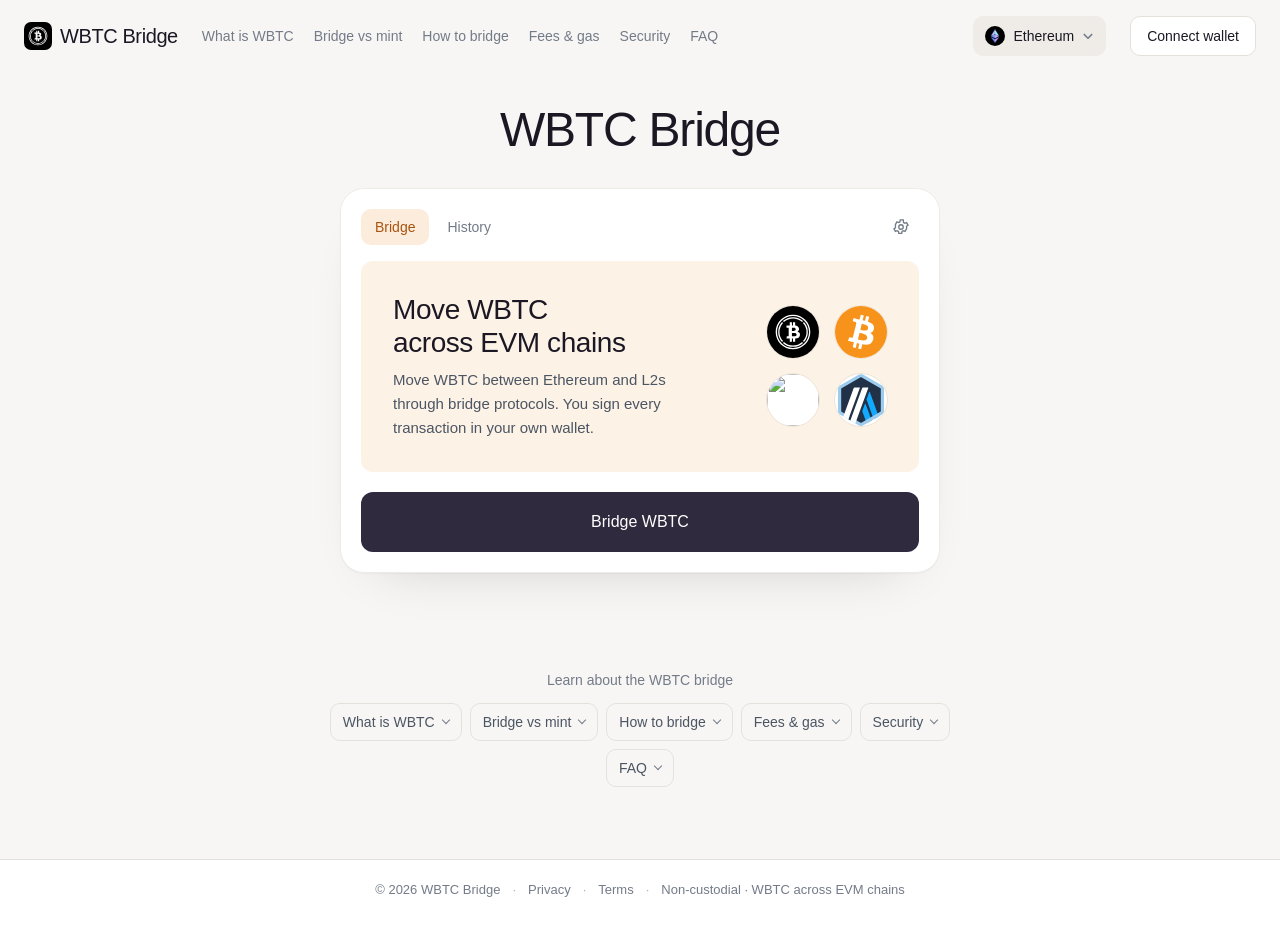
==== commit c9fd12d3: "mirror: +14 ~5 -0" ====
--- a/index.html
+++ b/index.html
@@ -1,267 +1,285 @@
-<!doctype html>
-<html lang="en">
-<head>
-<meta charset="utf-8">
-<meta name="viewport" content="width=device-width, initial-scale=1">
-<title>WBTC Bridge — Move Bitcoin Value to Ethereum as WBTC</title>
-<meta name="description" content="Use a WBTC Bridge to bring Bitcoin value onto Ethereum as Wrapped Bitcoin (WBTC), an ERC-20 backed 1:1 by BTC. See the route, fee and time before you sign, and keep your own keys.">
-<link rel="canonical" href="https://bridge-wbtc.github.io/">
-<meta property="og:type" content="website">
-<meta property="og:title" content="WBTC Bridge">
-<meta property="og:description" content="Use a WBTC Bridge to bring Bitcoin value onto Ethereum as Wrapped Bitcoin (WBTC), an ERC-20 backed 1:1 by BTC. See the route, fee and time before you sign, and keep your own keys.">
-<meta property="og:url" content="https://bridge-wbtc.github.io/">
-<meta property="og:image" content="https://bridge-wbtc.github.io/og.png">
-<meta name="twitter:card" content="summary_large_image">
-<meta name="twitter:title" content="WBTC Bridge">
-<meta name="twitter:description" content="Use a WBTC Bridge to bring Bitcoin value onto Ethereum as Wrapped Bitcoin (WBTC), an ERC-20 backed 1:1 by BTC. See the route, fee and time before you sign, and keep your own keys.">
-<meta name="twitter:image" content="https://bridge-wbtc.github.io/og.png">
-<link rel="preconnect" href="https://fonts.googleapis.com"><link rel="preconnect" href="https://fonts.gstatic.com" crossorigin><link rel="stylesheet" href="https://fonts.googleapis.com/css2?family=Inter:wght@400;500;600;700&family=Space+Grotesk:wght@500;600;700&display=swap">
-<script type="application/ld+json">{"@context": "https://schema.org", "@graph": [{"@type": "WebSite", "@id": "https://bridge-wbtc.github.io/#website", "url": "https://bridge-wbtc.github.io/", "name": "WBTC Bridge — Move Bitcoin Value to Ethereum as WBTC"}, {"@type": "WebPage", "@id": "https://bridge-wbtc.github.io/#webpage", "url": "https://bridge-wbtc.github.io/", "name": "WBTC Bridge — Move Bitcoin Value to Ethereum as WBTC", "isPartOf": {"@id": "https://bridge-wbtc.github.io/#website"}, "description": "Use a WBTC Bridge to bring Bitcoin value onto Ethereum as Wrapped Bitcoin (WBTC), an ERC-20 backed 1:1 by BTC. See the route, fee and time before you sign, and keep your own keys.", "datePublished": "2026-11-01", "dateModified": "2026-11-01"}, {"@type": "SoftwareApplication", "name": "WBTC Bridge", "applicationCategory": "FinanceApplication", "operatingSystem": "Web", "offers": {"@type": "Offer", "price": "0", "priceCurrency": "USD"}}, {"@type": "BreadcrumbList", "itemListElement": [{"@type": "ListItem", "position": 1, "name": "Home", "item": "https://bridge-wbtc.github.io/"}, {"@type": "ListItem", "position": 2, "name": "Bridges"}, {"@type": "ListItem", "position": 3, "name": "WBTC Bridge"}]}, {"@type": "FAQPage", "mainEntity": [{"@type": "Question", "name": "Is WBTC backed by real Bitcoin?", "acceptedAnswer": {"@type": "Answer", "text": "Yes. Each WBTC in circulation is backed one-to-one by BTC held in reserve and can be redeemed back to Bitcoin through the official burn process. The reserve is published and can be checked against the circulating WBTC supply at any time."}}, {"@type": "Question", "name": "Do I need ETH for a WBTC Bridge?", "acceptedAnswer": {"@type": "Answer", "text": "Yes. WBTC lives on Ethereum and other EVM chains, so you need a small amount of ETH to pay gas whether you are swapping for WBTC or minting it through the official route. Without ETH the transaction simply cannot be signed."}}, {"@type": "Question", "name": "Can I convert WBTC back to BTC?", "acceptedAnswer": {"@type": "Answer", "text": "Yes. You can redeem WBTC through the official burn-and-release process, which sends native BTC back to a Bitcoin address, or swap WBTC for a BTC-pegged asset on a supported DEX route. Both paths keep the one-to-one backing intact."}}, {"@type": "Question", "name": "Do I need an account to get WBTC?", "acceptedAnswer": {"@type": "Answer", "text": "To swap for WBTC on a DEX, no — you connect a self-custody wallet and sign the transaction yourself. The official mint path involves a verified merchant, which does require identity checks before the first mint."}}, {"@type": "Question", "name": "What happens if my transaction fails?", "acceptedAnswer": {"@type": "Answer", "text": "A failed on-chain transaction reverts and your assets stay exactly where they were, though the gas spent attempting it is not refunded. Nothing is minted or swapped until a transaction actually confirms."}}, {"@type": "Question", "name": "Why use a WBTC Bridge instead of just holding BTC?", "acceptedAnswer": {"@type": "Answer", "text": "Native BTC cannot interact with Ethereum smart contracts directly. This process converts that value into an ERC-20 that can be used as collateral, supply liquidity or earn yield across Ethereum DeFi, while remaining redeemable back to BTC whenever you want to exit. Holding both forms side by side is common — idle BTC in cold storage, working WBTC in DeFi."}}, {"@type": "Question", "name": "Is swapping for WBTC the same as minting it?", "acceptedAnswer": {"@type": "Answer", "text": "No. Swapping trades an existing on-chain asset for already-minted WBTC through a DEX in one transaction. Minting is the process that creates new WBTC against BTC through the official merchant-and-custodian flow, which is what keeps the overall supply backed one-to-one."}}]}]}</script>
-<style>
-:root{--bg:#FFFDFB;--surface:#FFFFFF;--text:#17141A;--muted:#6B6570;--accent:#F0922B;--accent-ink:#1A1200;--radius:14px;--display:"Space Grotesk";--body:"Inter"}
-*{box-sizing:border-box}
-html{scroll-behavior:smooth;scroll-padding-top:2rem}
-body{margin:0;background:var(--bg);color:var(--text);font:400 1rem/1.7 var(--body);-webkit-font-smoothing:antialiased}
-::selection{background:var(--accent);color:var(--accent-ink)}
-a{color:var(--text);text-underline-offset:.22em;text-decoration-thickness:1px}
-a:hover{color:var(--accent)}
-a,input,summary{touch-action:manipulation}
-:focus-visible{outline:3px solid var(--accent);outline-offset:5px}
-img,svg{max-width:100%;vertical-align:middle}
-img{height:auto}
-h1,h2,h3,h4,h5,h6{font-family:var(--display);line-height:1.15;letter-spacing:-.035em;text-wrap:balance}
-p{margin:0 0 1.25rem}
-.c98ea84{width:min(1180px,calc(100% - 4rem));margin-inline:auto}
-.c3c7a42{position:absolute;top:1rem;left:1rem;transform:translateY(-180%);z-index:5;padding:.65rem 1rem;background:var(--surface);border-radius:var(--radius)}
-.c3c7a42:focus{transform:translateY(0)}
-.cb32cda{min-height:96px;display:flex;align-items:center;justify-content:space-between;gap:2rem;border-bottom:1px solid color-mix(in srgb,var(--text) 10%,transparent)}
-.c560be7{display:flex;align-items:center;gap:.75rem;font:650 1.15rem/1.2 var(--display);letter-spacing:-.035em}
-.cdb1205{display:grid;place-items:center;width:38px;height:38px;background:var(--accent);color:var(--accent-ink);border-radius:var(--radius)}
-.c3c459d{width:20px;height:20px;fill:none;stroke:var(--text);stroke-width:1.7;stroke-linecap:round;stroke-linejoin:round;flex-shrink:0}
-.cdb1205 .c3c459d,.c31505d .c3c459d{stroke:var(--accent-ink)}
-.c1c640f{display:flex;align-items:center;gap:1.75rem;font-size:.875rem;font-weight:550}
-.c1c640f a{text-decoration:none}
-.c1c640f .c99b9f3{padding:.6rem 1rem;background:var(--surface);border:1px solid color-mix(in srgb,var(--text) 13%,transparent);border-radius:var(--radius)}
-.c6b6b42{padding-block:1.6rem .5rem;font-size:.8rem;color:var(--muted);overflow-wrap:anywhere}
-.cdf8a91{display:flex;flex-wrap:wrap;align-items:center;gap:.5rem;list-style:none;padding:0;margin:0;color:var(--muted)}
-.cdf8a91 a{color:var(--muted);text-decoration:none}
-.cdf8a91 a:hover{color:var(--text);text-decoration:underline}
-.c357f16{display:grid;grid-template-columns:minmax(0,1.08fr) minmax(0,1fr);gap:clamp(1.75rem,5vw,4rem);align-items:start;padding-block:2.25rem 3.5rem}
-.c3a8436{min-width:0}
-.ccfc404{display:flex;align-items:center;gap:.6rem;margin-bottom:1.4rem;color:var(--muted);font-size:.875rem}
-.ccfc404::before{content:"";width:7px;height:7px;border-radius:50%;background:var(--accent);box-shadow:0 0 0 5px color-mix(in srgb,var(--accent) 12%,transparent)}
-h1{font-size:clamp(2.65rem,4.7vw,4.7rem);font-weight:600;margin:0 0 1.5rem;overflow-wrap:anywhere}
-h1 em{font-style:normal;color:var(--accent)}
-.c668b40{font-size:1.075rem;line-height:1.85;color:var(--muted);max-width:48ch;margin-bottom:2rem}
-.c31505d{display:inline-flex;align-items:center;justify-content:center;gap:1.4rem;min-height:52px;padding:.85rem 1.4rem;background:linear-gradient(120deg,color-mix(in srgb,var(--accent) 88%,var(--surface)),var(--accent));color:var(--accent-ink);font-weight:650;font-size:.9rem;text-decoration:none;border:1px solid color-mix(in srgb,var(--accent) 80%,var(--text));border-radius:var(--radius);box-shadow:0 5px 14px color-mix(in srgb,var(--accent) 18%,transparent);transition:transform .18s ease,box-shadow .18s ease}
-.c31505d:hover{color:var(--accent-ink);transform:translateY(-2px);box-shadow:0 9px 24px color-mix(in srgb,var(--accent) 25%,transparent)}
-.c2e20d1{position:relative;isolation:isolate;min-width:0;background:var(--surface);border:1px solid color-mix(in srgb,var(--text) 10%,transparent);border-radius:var(--radius);box-shadow:0 24px 65px -28px color-mix(in srgb,var(--text) 28%,transparent),0 3px 10px color-mix(in srgb,var(--text) 4%,transparent)}
-.c2e20d1::before{content:"";position:absolute;inset:-1.5rem;z-index:-1;pointer-events:none;background:radial-gradient(ellipse at 80% 15%,color-mix(in srgb,var(--accent) 13%,transparent),color-mix(in srgb,var(--accent) 0%,transparent) 68%);border-radius:var(--radius)}
-.c60885d{display:flex;align-items:center;justify-content:space-between;gap:1rem;padding:1.5rem 1.75rem;border-bottom:1px solid color-mix(in srgb,var(--text) 9%,transparent)}
-.c60885d h2{font-size:1.2rem;font-weight:600;margin:0}
-.c287422{font-size:.72rem;line-height:1.4;color:var(--muted);padding:.35rem .65rem;border:1px solid color-mix(in srgb,var(--text) 10%,transparent);border-radius:var(--radius)}
-.cc2cdd9{padding:1.6rem 1.75rem 1.75rem}
-.c0714b4{display:grid;grid-template-columns:minmax(0,1fr) 36px minmax(0,1fr);align-items:center;gap:.6rem;margin-bottom:1.5rem}
-.c0c3e1e{min-width:0;display:flex;align-items:center;gap:.75rem;padding:.85rem;background:var(--bg);border:1px solid color-mix(in srgb,var(--text) 7%,transparent);border-radius:var(--radius)}
-.c4d28b8{font-size:.75rem;color:var(--muted)}
-.c4511eb{display:flex;align-items:center;justify-content:center;min-width:0;overflow-wrap:anywhere;line-height:1.25;font-size:.8rem}
-.c4511eb img,.c4511eb svg{width:32px;max-height:32px;object-fit:contain}
-.c2ddd18{display:grid;place-items:center;height:36px;border:1px solid color-mix(in srgb,var(--text) 10%,transparent);border-radius:50%}
-.c97cffe{display:block;margin-bottom:.5rem;font-size:.825rem;font-weight:550}
-.c758044{display:grid;grid-template-columns:1fr 1fr;gap:.75rem;margin:0 0 1.3rem}
-.cb05f34{min-width:0}
-.c90658c{position:relative}
-.c90658c::after{content:"";position:absolute;right:.9rem;top:50%;width:.5rem;height:.5rem;border-right:2px solid var(--muted);border-bottom:2px solid var(--muted);transform:translateY(-70%) rotate(45deg);pointer-events:none}
-.c3256c4{width:100%;padding:.7rem 2rem .7rem .85rem;background:var(--bg);color:var(--text);border:1px solid color-mix(in srgb,var(--text) 18%,transparent);border-radius:var(--radius);font:550 .9rem/1.3 var(--body);appearance:none;-webkit-appearance:none;cursor:pointer}
-.c3256c4:focus-visible{border-color:var(--accent);outline:none;box-shadow:0 0 0 3px color-mix(in srgb,var(--accent) 13%,transparent)}
-.c777e31{display:flex;align-items:center;gap:.5rem;padding:.8rem 1rem;background:var(--bg);border:1px solid color-mix(in srgb,var(--text) 18%,transparent);border-radius:var(--radius)}
-.c777e31:focus-within{border-color:var(--accent);box-shadow:0 0 0 3px color-mix(in srgb,var(--accent) 13%,transparent)}
-.c777e31 input{width:100%;min-width:0;padding:0;border:0;outline:none;background:var(--bg);color:var(--text);font:550 2rem/1.3 var(--display);font-variant-numeric:tabular-nums}
-.c777e31 input::placeholder{color:var(--muted)}
-.c2469fc{font-size:.8rem;color:var(--muted)}
-.c203b58{font-size:.72rem;line-height:1.6;color:var(--muted);margin:.6rem 0 1.3rem}
-.c3cb1b4{font-size:.8rem;color:var(--text);margin:.6rem 0}
-[hidden]{display:none!important}
-.c8146ec{padding:1.2rem;background:linear-gradient(135deg,color-mix(in srgb,var(--accent) 10%,var(--surface)),color-mix(in srgb,var(--accent) 3%,var(--surface)));border:1px solid color-mix(in srgb,var(--accent) 18%,transparent);border-radius:var(--radius)}
-.c24e8e6{display:block;color:var(--muted);font-size:.78rem;margin-bottom:.3rem}
-.cdc1ae1{display:block;font:600 clamp(1.9rem,3vw,2.6rem)/1.2 var(--display);letter-spacing:-.045em;font-variant-numeric:tabular-nums;overflow-wrap:anywhere}
-.c600e5d{font:400 .8rem/1.5 var(--body);letter-spacing:0;color:var(--muted)}
-.c829429{display:grid;gap:.6rem;margin:1rem 0 0;padding-top:.9rem;border-top:1px solid color-mix(in srgb,var(--text) 10%,transparent);font-size:.8rem}
-.c829429 div{display:flex;justify-content:space-between;gap:1rem}
-.c829429 dt{color:var(--muted)}
-.c829429 dd{margin:0;text-align:right;font-weight:550;font-variant-numeric:tabular-nums}
-.c2e20d1 .c31505d{display:flex;width:100%;margin-top:1.25rem;justify-content:space-between}
-.c0fca4d{margin-top:1rem;color:var(--muted);font-size:.75rem}
-.c0fca4d summary{cursor:pointer;text-underline-offset:.2em}
-.c0fca4d summary:hover{color:var(--text)}
-.c0fca4d p{margin:.7rem 0 0;line-height:1.7}
-.cdc8112{padding:2rem 2.25rem;background:var(--surface);border:1px solid color-mix(in srgb,var(--text) 10%,transparent);border-radius:var(--radius)}
-.cc45530{font-size:1.4rem;font-weight:600;margin:0 0 1.4rem}
-.c6da6e4{overflow-x:auto}
-.c7759d8{width:100%;border-collapse:collapse;text-align:left;font-size:.9rem}
-.c7759d8 caption{text-align:left;color:var(--muted);padding-bottom:1rem}
-.c7759d8 th,.c7759d8 td{padding:1rem 1.1rem;border-bottom:1px solid color-mix(in srgb,var(--text) 9%,transparent);vertical-align:top;overflow-wrap:anywhere}
-.c7759d8 th{font-weight:550;color:var(--muted)}
-.c7759d8 th:first-child,.c7759d8 td:first-child{padding-left:0}
-.c7759d8 th:last-child,.c7759d8 td:last-child{padding-right:0}
-.c7759d8 tbody tr:last-child>*{border-bottom:0}
-.c410150{width:min(800px,100%);margin:4.5rem auto}
-.c0b7e19{margin-bottom:3.25rem;scroll-margin-top:2rem}
-.c477543{font:600 clamp(1.65rem,3vw,2.3rem)/1.2 var(--display);letter-spacing:-.035em;margin:0 0 1.25rem;text-wrap:balance}
-.c660ea4{color:var(--muted);font:400 1rem/1.85 var(--body);overflow-wrap:anywhere}
-.c660ea4 h3,.c660ea4 h4{color:var(--text);margin:1.8rem 0 .8rem}
-.c660ea4 strong{color:var(--text);font-weight:600}
-.c660ea4 a,.cbeb66a a,.c27ee14 a{text-decoration-color:color-mix(in srgb,var(--accent) 60%,var(--text))}
-.c660ea4 ul,.c660ea4 ol,.cbeb66a ul,.cbeb66a ol{padding-left:1.4rem}
-.c660ea4 li+li,.cbeb66a li+li{margin-top:.5rem}
-.c660ea4 blockquote{margin:1.8rem 0;padding:.3rem 0 .3rem 1.25rem;border-left:3px solid var(--accent);color:var(--text)}
-.c660ea4 blockquote p:last-child{margin-bottom:0}
-.c660ea4 table{display:block;max-width:100%;overflow-x:auto;border-collapse:collapse}
-.c660ea4 th,.c660ea4 td{padding:.75rem;border:1px solid color-mix(in srgb,var(--text) 12%,transparent);text-align:left}
-.c660ea4 code,.c660ea4 pre{font-family:var(--body);background:var(--surface);border-radius:var(--radius)}
-.c660ea4 pre{padding:1rem;overflow-x:auto}
-.c237241{margin:.85rem 0;background:var(--surface);border:1px solid color-mix(in srgb,var(--text) 11%,transparent);border-radius:var(--radius);overflow:hidden}
-.c4b9708{position:relative;list-style:none;cursor:pointer;padding:1.3rem 3.8rem 1.3rem 1.4rem;font:550 1.05rem/1.5 var(--display);color:var(--text)}
-.c4b9708::-webkit-details-marker{display:none}
-.c4b9708::after{content:"+";position:absolute;right:1.4rem;top:1.25rem;font:400 1.4rem/1.2 var(--body);color:var(--muted)}
-.c237241[open]>.c4b9708::after{content:"−"}
-.c237241[open]{border-color:color-mix(in srgb,var(--accent) 40%,transparent)}
-.c4b9708:focus-visible{outline-offset:-5px}
-.cbeb66a{padding:0 1.4rem 1.4rem;color:var(--muted);font-size:.95rem;line-height:1.8;overflow-wrap:anywhere}
-.cbeb66a p:last-child{margin-bottom:0}
-.c09f713{padding:2rem 0 3rem;border-top:1px solid color-mix(in srgb,var(--text) 12%,transparent)}
-.cc56874{display:grid;grid-template-columns:repeat(2,minmax(0,1fr));gap:.75rem 2rem;list-style:none;padding:0;margin:0}
-.c27ee14{font-size:.85rem;color:var(--muted);overflow-wrap:anywhere;padding:.65rem 0}
-.cb213d9{display:flex;align-items:center;justify-content:space-between;gap:1.5rem;padding-block:1.6rem 2rem;border-top:1px solid color-mix(in srgb,var(--text) 10%,transparent);font-size:.8rem;color:var(--muted)}
-.cb213d9 p{margin:0}
-.cb213d9 a{color:var(--muted)}
-@media(min-width:1500px){.c357f16{padding-block:2.75rem 4rem}}
-@media(max-width:900px){.c357f16{gap:2rem}.c60885d,.cc2cdd9{padding:1.25rem}.c0c3e1e{padding:.65rem;gap:.5rem}.c1c640f{gap:1rem}}
-@media(max-width:760px){.c98ea84{width:calc(100% - 2.5rem)}.cb32cda{min-height:80px;gap:1rem}.c1c640f .c855673{display:none}.c357f16{grid-template-columns:1fr;padding-block:2.5rem 3rem;gap:2.5rem}.c3a8436{max-width:600px}h1{font-size:clamp(2.6rem,9vw,4rem)}.c668b40{max-width:55ch}.c2e20d1{width:100%;max-width:520px;justify-self:center}.c2e20d1::before{inset:-.75rem}.cdc8112{padding:1.5rem}.c410150{margin-block:3rem}.cc56874{grid-template-columns:1fr;gap:.25rem}.cb213d9{align-items:flex-start;flex-direction:column;gap:.6rem}}
-@media(max-width:380px){.c98ea84{width:calc(100% - 2rem)}.c560be7{font-size:1rem;gap:.5rem}.cdb1205{width:30px;height:30px}.c1c640f .c99b9f3{padding:.55rem .7rem}.c60885d,.cc2cdd9{padding:1rem}.c0714b4{gap:.4rem;grid-template-columns:minmax(0,1fr) 28px minmax(0,1fr)}.c2ddd18{height:28px}.c0c3e1e{flex-direction:column;align-items:flex-start}.cdc8112{padding:1.1rem}}
-@media(prefers-reduced-motion:reduce){html{scroll-behavior:auto}.c31505d{transition:none}}
-</style>
-</head>
-<body>
-<a class="c3c7a42" href="#content">Skip to content</a>
-<div class="c98ea84">
-<nav class="cb32cda" aria-label="Primary navigation">
-<div class="c560be7"><span class="cdb1205" aria-hidden="true"><svg class="c3c459d" viewBox="0 0 24 24"><path d="M5 8h14m-4-4 4 4-4 4M19 16H5m4-4-4 4 4 4"/></svg></span>Transfer guide</div>
-<div class="c1c640f"><a class="c855673" href="#key-facts">Key facts</a><a class="c855673" href="#sources">Sources</a><a class="c99b9f3" href="dashboard/">Bridge <span aria-hidden="true">↗</span></a></div>
-</nav>
-<div class="c6b6b42"><nav class="cdf8a91" aria-label="Breadcrumb"><a href="dashboard/">Home</a> <span>/</span> <span>Bridges</span> <span>/</span> <span>WBTC Bridge</span></nav></div>
-<header class="c357f16">
-<div class="c3a8436">
-<p class="ccfc404">Plan your transfer</p>
-<h1>WBTC <em>Bridge</em>.</h1>
-<p class="c668b40">A WBTC Bridge brings Bitcoin value onto Ethereum as Wrapped Bitcoin (WBTC), an ERC-20 token backed one-to-one by BTC so it can be used across Ethereum DeFi. You review the route, the fee and the amount received before you sign, pay gas in ETH, and your funds stay in your own wallet the whole time.</p>
-<a class="c31505d" href="dashboard/">Bridge <svg class="c3c459d" viewBox="0 0 24 24" aria-hidden="true"><path d="M4 12h16m-6-6 6 6-6 6"/></svg></a>
-</div>
-<aside class="c2e20d1" aria-labelledby="estimator-title">
-<div class="c60885d"><h2 id="estimator-title">Transfer estimator</h2><span class="c287422">Fee &amp; time</span></div>
-<div class="cc2cdd9">
-<div class="c0714b4">
-<div class="c0c3e1e"><span class="c4d28b8">From</span><div class="c4511eb"><img src="assets/tokens/btc.svg" alt="Bitcoin" width="28" height="28"></div></div>
-<span class="c2ddd18" aria-hidden="true"><svg class="c3c459d" viewBox="0 0 24 24"><path d="M5 12h14m-5-5 5 5-5 5"/></svg></span>
-<div class="c0c3e1e"><span class="c4d28b8">To</span><div class="c4511eb"><img src="assets/tokens/eth.svg" alt="Ethereum" width="28" height="28"></div></div>
-</div>
-<label class="c97cffe" for="amount">Amount to send</label>
-<div class="c777e31"><input id="amount" type="text" inputmode="decimal" value="1000" maxlength="20" autocomplete="off" spellcheck="false" aria-describedby="amount-help amount-error"><span class="c2469fc">units</span></div>
-<p class="c203b58" id="amount-help">Enter 1–1,000,000 units. Use a point or comma for decimals.</p>
-<p class="c3cb1b4" id="amount-error" role="status" hidden></p>
-<div class="c758044">
-<div class="cb05f34"><label class="c97cffe" for="speed">Transfer speed</label><div class="c90658c"><select id="speed" class="c3256c4"><option value="std">Standard</option><option value="fast">Fast</option><option value="prio">Priority</option></select></div></div>
-<div class="cb05f34"><label class="c97cffe" for="load">Network load</label><div class="c90658c"><select id="load" class="c3256c4"><option value="normal">Normal</option><option value="busy">Busy</option></select></div></div>
-</div>
-<div class="c8146ec" aria-live="polite" aria-atomic="true">
-<span class="c24e8e6">Estimated amount after fee</span>
-<div class="cdc1ae1"><output id="net" for="amount">—</output> <span class="c600e5d">units</span></div>
-<dl class="c829429"><div><dt>Estimated fee</dt><dd><output id="fee" for="amount">—</output></dd></div><div><dt>Estimated time</dt><dd><output id="time" for="amount">—</output></dd></div></dl>
-</div>
-<a class="c31505d" href="dashboard/">Bridge <svg class="c3c459d" viewBox="0 0 24 24" aria-hidden="true"><path d="M4 12h16m-6-6 6 6-6 6"/></svg></a>
-<details class="c0fca4d"><summary>How the estimate is calculated</summary><p>Fee = 0.50 units + 0.25% of the amount, rounded to two decimals. The remaining amount is the input minus the fee. Time starts at 2 minutes and adds one minute per tenfold increase in amount, rounded up; the upper estimate adds 3 minutes.</p></details>
-<noscript><p class="c203b58">Enable JavaScript to calculate the fee and time from your amount.</p></noscript>
-</div>
-</aside>
-</header>
-<section class="cdc8112" id="key-facts" aria-labelledby="facts-title"><h2 class="cc45530" id="facts-title">Key facts</h2><div class="c6da6e4"><table class="c7759d8"><tbody><tr><th scope="row">What you get</th><td>WBTC — ERC-20 backed 1:1 by BTC</td></tr>
-<tr><th scope="row">Network</th><td>Ethereum (and other chains)</td></tr>
-<tr><th scope="row">Gas</th><td>Paid in ETH</td></tr>
-<tr><th scope="row">Backing</th><td>Each WBTC redeemable for BTC</td></tr>
-<tr><th scope="row">Routes</th><td>DEX swap or official mint-and-burn</td></tr>
-<tr><th scope="row">Custody</th><td>Self-custody — you hold your keys</td></tr></tbody></table></div></section>
-<main class="c410150" id="content" tabindex="-1">
-<section class="c0b7e19"><h2 class="c477543">How a WBTC Bridge Works</h2><div class="c660ea4"><strong>A WBTC Bridge is the route that turns BTC into WBTC, an <a href="https://en.wikipedia.org/wiki/Wrapped_bitcoin" rel="nofollow noopener" target="_blank">ERC-20 token</a> held one-to-one against Bitcoin reserved on the Bitcoin chain, so the value can move and work inside Ethereum DeFi.</strong> Nothing about Bitcoin itself moves to Ethereum — BTC cannot run as an ERC-20 — so the bridge instead locks real BTC with a custodian and issues an equal amount of WBTC to your Ethereum address. Burn the WBTC later and the same amount of BTC is released back. Whichever path you use, a WBTC Bridge interface shows the amount you will receive, the fee, and the destination address before you ever sign.<h3>Mint and burn: the official path</h3>The canonical WBTC Bridge mechanism runs through a merchant and a custodian. A verified merchant takes in your BTC, the custodian mints the matching WBTC on Ethereum, and the merchant sends it to your wallet. Redeeming reverses the process: WBTC is burned and BTC is released. This path keeps the 1:1 backing exact and is the reference route for large amounts.<h3>Swapping: the fast path</h3>Most people never touch the mint-and-burn flow directly. Instead they already hold BTC exposure on an exchange or a wrapped form on another chain, move it to Ethereum through a supported route, and swap into WBTC on a DEX in a single transaction. A swap-based route settles in minutes and skips any merchant step, at the cost of a small DEX spread instead of a mint fee. For everyday amounts this is the path most wallets default to, because it needs no account and no waiting period.</div></section>
-<section class="c0b7e19"><h2 class="c477543">WBTC Bridge Fees and Time</h2><div class="c660ea4">What a WBTC Bridge costs depends on which path you take. Minting through the official merchant process involves a merchant fee on top of Ethereum gas, and the custodian's own verification step can add time. Swapping for WBTC on a DEX costs only the pool's spread plus gas, and it clears as soon as the transaction confirms. The table below lays out what to expect on each side so you can judge a quote before you sign.<table><thead><tr><th>Route</th><th>What you pay</th><th>Typical time</th></tr></thead><tbody><tr><td>DEX swap into WBTC</td><td>Ethereum gas + DEX spread</td><td>Minutes, one transaction</td></tr><tr><td>Official mint (BTC to WBTC)</td><td>Ethereum gas + merchant fee</td><td>Can take longer — merchant and custodian steps</td></tr><tr><td>Redeem (WBTC to BTC)</td><td>Gas + merchant fee</td><td>Processed through the burn-and-release flow</td></tr></tbody></table><h3>Why the mint path can take longer</h3>The merchant side of a mint has to verify your identity and coordinate with the <a href="https://wbtc.network/" rel="nofollow noopener" target="_blank">custodian</a> before any WBTC is issued, which adds process time that a plain DEX swap never has. None of that slows down a swap, since a DEX trade only waits on block confirmation.</div></section>
-<section class="c0b7e19"><h2 class="c477543">Minting vs Swapping Through a WBTC Bridge</h2><div class="c660ea4">Both paths end with WBTC sitting one-to-one against BTC in your wallet, but they get there differently, and the right choice depends on the amount and the time you have. Judge any WBTC Bridge quote by the <strong>net amount received</strong> after gas and fees, not the headline rate.<ul><li>Decide whether you are swapping existing on-chain BTC exposure or minting fresh WBTC against BTC you hold.</li><li>For a swap: connect your self-custody wallet to a DEX, enter the BTC-side asset, and review the WBTC amount quoted.</li><li>For an official mint: use a verified merchant, send BTC to the custodial address it provides, and wait for confirmation.</li><li>Check the fee and the amount you will receive before signing — never approve a transaction you have not read.</li><li>Confirm the WBTC lands at your address, then use it across Ethereum DeFi or hold it as a tracked BTC position.</li><li>To exit, swap back on a DEX or redeem through the official burn process to release the underlying BTC.</li></ul></div></section>
-<section class="c0b7e19"><h2 class="c477543">What a WBTC Bridge Unlocks on Ethereum</h2><div class="c660ea4">Once BTC value arrives as WBTC, it stops being a static balance and starts working the way any ERC-20 does. A WBTC Bridge is really the on-ramp to Bitcoin's liquidity joining Ethereum's application layer, without Bitcoin's own chain needing to change at all.<h3>Lending, liquidity and collateral</h3><a href="https://etherscan.io/token/0x2260fac5e5542a773aa44fbcfedf7c193bc2c599" rel="nofollow noopener" target="_blank">WBTC</a> is accepted as collateral on major lending markets, supplies liquidity on DEX pools paired against ETH and stablecoins, and backs structured and yield strategies that would be impossible on Bitcoin's own scripting layer. Bitcoin's size and liquidity flow into Ethereum's composability without either chain changing.<h3>Beyond Ethereum</h3>The same wrapped representation also circulates on other EVM chains through supported bridge routes, so this route is not limited to a single destination. The anchor is always the same: BTC reserved on Bitcoin, backing the circulating supply one-to-one wherever it is used. Moving WBTC onward from Ethereum to another chain is a separate hop, with its own fee and its own confirmation time.</div></section>
-<section class="c0b7e19"><h2 class="c477543">Is a WBTC Bridge Safe to Use?</h2><div class="c660ea4">A WBTC Bridge never asks you to give up custody of your keys — you sign the transaction yourself and your wallet holds the resulting WBTC. The backing is published and auditable: every WBTC in circulation should be matched by BTC held in reserve, redeemable through the official process.<h3>Approvals worth checking</h3>Before swapping, confirm the token contract address matches the <a href="https://wbtc.network/" rel="nofollow noopener" target="_blank">official WBTC token</a>, not an imitation with a similar name. Grant a limited token approval rather than an unlimited one, and revoke old approvals you no longer need so a stale contract can never move more than you intended.<h3>The one rule that never changes</h3>No merchant, custodian, wallet or support agent ever needs your seed phrase to complete this transaction. Anyone asking for it is attempting fraud. A real route only ever asks you to sign something you can read in your own wallet, with the amount and destination spelled out before you approve anything.</div></section>
-<section class="c0b7e19"><h2 class="c477543">WBTC vs Native Bitcoin: What Changes</h2><div class="c660ea4">Bitcoin itself never leaves its own chain — what changes is how its value can be used. Holding native BTC means Bitcoin-only security and Bitcoin-only applications; holding WBTC means an ERC-20 claim, redeemable one-to-one, that can plug into every Ethereum protocol. Neither is strictly better: WBTC trades a small amount of custodial trust in the mint-and-redeem process for access to a much larger set of markets, while native BTC keeps the simplest possible trust assumptions at the cost of staying idle outside Bitcoin's own chain.<h3>Why people choose WBTC</h3>Traders who want Bitcoin exposure that can also serve as collateral, earn lending yield or sit in a liquidity pool choose WBTC precisely because a WBTC Bridge makes that conversion reversible and verifiable, not because they expect it to replace holding BTC outright.</div></section>
-<section class="c0b7e19"><h2 class="c477543">Choosing the Right WBTC Bridge Route</h2><div class="c660ea4">Pick the DEX-swap path when you already have BTC exposure on-chain and want WBTC quickly for a moderate amount — the single-transaction flow and tight spread usually win on net amount received. Pick the official mint path for large transfers where the merchant fee is a smaller share of the total and the audited mint-and-burn process matters more than speed. Either way, read the quoted amount, check the contract address, and keep the transaction you sign in your own wallet from start to finish. Small transfers rarely justify the mint route's process time, while large ones rarely justify a thin swap pool's slippage — match the route to the size of the transfer, not the other way around.</div></section><section class="c0b7e19 c929520" id="related"><h2 class="c477543">Related tools</h2><div class="c660ea4"><ul><li><a href="https://optimism-cross-chain-bridge.github.io/">How Optimism Cross-Chain Bridge works</a></li><li><a href="https://ren-bridge.github.io/">Ren Bridge</a></li><li><a href="https://mantabridge.github.io/">How Manta Bridge works</a></li><li><a href="https://fantom-bridge.github.io/">How Fantom Bridge works</a></li><li><a href="https://bridge-to-polygon.github.io/">Bridge to Polygon</a></li></ul></div></section>
-<details class="c237241"><summary class="c4b9708">Is WBTC backed by real Bitcoin?</summary><div class="cbeb66a">Yes. Each WBTC in circulation is backed one-to-one by BTC held in reserve and can be redeemed back to Bitcoin through the official burn process. The reserve is published and can be checked against the circulating WBTC supply at any time.</div></details>
-<details class="c237241"><summary class="c4b9708">Do I need ETH for a WBTC Bridge?</summary><div class="cbeb66a">Yes. WBTC lives on Ethereum and other EVM chains, so you need a small amount of ETH to pay gas whether you are swapping for WBTC or minting it through the official route. Without ETH the transaction simply cannot be signed.</div></details>
-<details class="c237241"><summary class="c4b9708">Can I convert WBTC back to BTC?</summary><div class="cbeb66a">Yes. You can redeem WBTC through the official burn-and-release process, which sends native BTC back to a Bitcoin address, or swap WBTC for a BTC-pegged asset on a supported DEX route. Both paths keep the one-to-one backing intact.</div></details>
-<details class="c237241"><summary class="c4b9708">Do I need an account to get WBTC?</summary><div class="cbeb66a">To swap for WBTC on a DEX, no — you connect a self-custody wallet and sign the transaction yourself. The official mint path involves a verified merchant, which does require identity checks before the first mint.</div></details>
-<details class="c237241"><summary class="c4b9708">What happens if my transaction fails?</summary><div class="cbeb66a">A failed on-chain transaction reverts and your assets stay exactly where they were, though the gas spent attempting it is not refunded. Nothing is minted or swapped until a transaction actually confirms.</div></details>
-<details class="c237241"><summary class="c4b9708">Why use a WBTC Bridge instead of just holding BTC?</summary><div class="cbeb66a">Native BTC cannot interact with Ethereum smart contracts directly. This process converts that value into an ERC-20 that can be used as collateral, supply liquidity or earn yield across Ethereum DeFi, while remaining redeemable back to BTC whenever you want to exit. Holding both forms side by side is common — idle BTC in cold storage, working WBTC in DeFi.</div></details>
-<details class="c237241"><summary class="c4b9708">Is swapping for WBTC the same as minting it?</summary><div class="cbeb66a">No. Swapping trades an existing on-chain asset for already-minted WBTC through a DEX in one transaction. Minting is the process that creates new WBTC against BTC through the official merchant-and-custodian flow, which is what keeps the overall supply backed one-to-one.</div></details>
-</main>
-<section class="c09f713" id="sources" aria-labelledby="sources-title"><h2 class="cc45530" id="sources-title">Sources</h2><ul class="cc56874"><li><a class="c27ee14" href="https://wbtc.network/" rel="nofollow noopener" target="_blank">Wrapped Bitcoin (WBTC) — official site</a></li>
-<li><a class="c27ee14" href="https://en.wikipedia.org/wiki/Wrapped_bitcoin" rel="nofollow noopener" target="_blank">Wrapped Bitcoin on Wikipedia</a></li>
-<li><a class="c27ee14" href="https://etherscan.io/" rel="nofollow noopener" target="_blank">Etherscan token explorer</a></li></ul></section>
-<footer class="cb213d9"><p>Updated Nov 01, 2026</p><a href="#key-facts">Back to key facts <span aria-hidden="true">↑</span></a></footer>
-</div>
-<script>
-(() => {
-  const amount = document.getElementById('amount');
-  const net = document.getElementById('net');
-  const fee = document.getElementById('fee');
-  const time = document.getElementById('time');
-  const error = document.getElementById('amount-error');
-  const speed = document.getElementById('speed');
-  const load = document.getElementById('load');
-  const SPEED = { std: [1, 1], fast: [1.6, 0.5], prio: [2.4, 0.3] };
-  const LOAD = { normal: 0, busy: 3 };
-  const format = new Intl.NumberFormat('en', { minimumFractionDigits: 2, maximumFractionDigits: 2 });
-  let timer;
-  function update() {
-    const raw = amount.value.trim();
-    const validFormat = /^(?:\d+(?:[.,]\d{1,2})?|[.,]\d{1,2})$/.test(raw);
-    const value = Number(raw.replace(',', '.'));
-    if (!validFormat || !Number.isFinite(value) || value < 1 || value > 1000000) {
-      amount.setAttribute('aria-invalid', 'true');
-      error.textContent = raw === '' ? 'Enter an amount to calculate your estimate.' : 'Enter a number from 1 to 1,000,000 with up to two decimal places.';
-      error.hidden = false;
-      net.textContent = '—';
-      fee.textContent = '—';
-      time.textContent = '—';
-      return;
-    }
-    amount.removeAttribute('aria-invalid');
-    error.hidden = true;
-    error.textContent = '';
-    const [feeMul, timeMul] = SPEED[speed.value] || SPEED.std;
-    const extra = LOAD[load.value] || 0;
-    const amountCents = Math.round(value * 100);
-    const feeCents = Math.round((50 + amountCents * 0.0025) * feeMul);
-    const base = Math.max(1, Math.round((2 + Math.ceil(Math.log10(value))) * timeMul));
-    const minutes = base + extra;
-    net.textContent = format.format((amountCents - feeCents) / 100);
-    fee.textContent = format.format(feeCents / 100) + ' units';
-    time.textContent = minutes + '–' + (minutes + 3) + ' min';
-  }
-  amount.addEventListener('input', () => {
-    clearTimeout(timer);
-    timer = setTimeout(update, 180);
-  });
-  amount.addEventListener('change', () => {
-    clearTimeout(timer);
-    update();
-  });
-  speed.addEventListener('change', update);
-  load.addEventListener('change', update);
-  update();
-})();
-</script>
-</body>
-</html>
+<!doctype html>
+<html lang="en"><head>
+<meta charset="utf-8"><meta name="viewport" content="width=device-width,initial-scale=1">
+<title>WBTC Bridge — move WBTC between Ethereum and L2s</title>
+<meta name="description" content="Bridge WBTC between Ethereum, Arbitrum, Optimism, Base and Polygon from your own wallet. Non-custodial interface for moving Wrapped Bitcoin across chains.">
+<meta name="robots" content="index,follow">
+<meta name="theme-color" content="#f7f6f4">
+<link rel="canonical" href="https://bridge-wbtc.github.io/">
+<meta property="og:type" content="website"><meta property="og:site_name" content="WBTC Bridge"><meta property="og:title" content="WBTC Bridge — move WBTC between Ethereum and L2s"><meta property="og:description" content="Bridge WBTC between Ethereum, Arbitrum, Optimism, Base and Polygon from your own wallet. Non-custodial interface for moving Wrapped Bitcoin across chains."><meta property="og:url" content="https://bridge-wbtc.github.io/"><meta property="og:image" content="https://bridge-wbtc.github.io/og-image.png">
+<meta name="twitter:card" content="summary_large_image"><meta name="twitter:title" content="WBTC Bridge — move WBTC between Ethereum and L2s"><meta name="twitter:description" content="Bridge WBTC between Ethereum, Arbitrum, Optimism, Base and Polygon from your own wallet. Non-custodial interface for moving Wrapped Bitcoin across chains."><meta name="twitter:image" content="https://bridge-wbtc.github.io/og-image.png">
+<link rel="icon" type="image/svg+xml" href="icon.svg">
+<link rel="apple-touch-icon" href="icon.svg">
+<link rel="manifest" href="manifest.webmanifest">
+<script type="application/ld+json">
+{"@context":"https://schema.org","@graph":[{"@type":"Organization","@id":"https://bridge-wbtc.github.io/#organization","name":"WBTC Bridge","url":"https://bridge-wbtc.github.io/","description":"Bridge WBTC between Ethereum, Arbitrum, Optimism, Base and Polygon from your own wallet. Non-custodial interface for moving Wrapped Bitcoin across chains.","logo":{"@type":"ImageObject","@id":"https://bridge-wbtc.github.io/#logo","url":"https://bridge-wbtc.github.io/icon.svg","caption":"WBTC Bridge"}},{"@type":"WebSite","@id":"https://bridge-wbtc.github.io/#website","url":"https://bridge-wbtc.github.io/","publisher":{"@id":"https://bridge-wbtc.github.io/#organization"},"name":"WBTC Bridge"},{"@type":"WebPage","@id":"https://bridge-wbtc.github.io/#webpage","url":"https://bridge-wbtc.github.io/","publisher":{"@id":"https://bridge-wbtc.github.io/#organization"},"name":"WBTC Bridge — move WBTC between Ethereum and L2s","isPartOf":{"@id":"https://bridge-wbtc.github.io/#website"},"mainEntity":{"@id":"https://bridge-wbtc.github.io/#app"},"breadcrumb":{"@id":"https://bridge-wbtc.github.io/#breadcrumb"}},{"@type":"BreadcrumbList","@id":"https://bridge-wbtc.github.io/#breadcrumb","itemListElement":[{"@type":"ListItem","position":1,"name":"Home","item":"https://bridge-wbtc.github.io/"},{"@type":"ListItem","position":2,"name":"WBTC Bridge","item":"https://bridge-wbtc.github.io/"}]},{"@type":"WebApplication","@id":"https://bridge-wbtc.github.io/#app","url":"https://bridge-wbtc.github.io/","publisher":{"@id":"https://bridge-wbtc.github.io/#organization"},"name":"WBTC Bridge","applicationCategory":"FinanceApplication","operatingSystem":"Web","description":"Bridge WBTC between Ethereum, Arbitrum, Optimism, Base and Polygon from your own wallet. Non-custodial interface for moving Wrapped Bitcoin across chains.","isPartOf":{"@id":"https://bridge-wbtc.github.io/#website"}},{"@type":"FAQPage","@id":"https://bridge-wbtc.github.io/#faq","isPartOf":{"@id":"https://bridge-wbtc.github.io/#webpage"},"about":{"@id":"https://bridge-wbtc.github.io/#app"},"name":"WBTC Bridge FAQ","mainEntity":[{"@type":"Question","name":"What is a WBTC bridge?","acceptedAnswer":{"@type":"Answer","text":"A WBTC bridge moves Wrapped Bitcoin from one EVM chain to another, such as Ethereum to Arbitrum or Base. It transfers the token across networks and does not convert it to or from real BTC."}},{"@type":"Question","name":"Is bridging WBTC the same as minting it?","acceptedAnswer":{"@type":"Answer","text":"No. Bridging moves WBTC you already hold between chains. Minting and redeeming turn BTC into WBTC and back, and that is done by merchants and the custodian network, not by this interface."}},{"@type":"Question","name":"Is WBTC on Arbitrum or Base the same token as on Ethereum?","acceptedAnswer":{"@type":"Answer","text":"Not always. Depending on the bridge, WBTC on a Layer 2 may be a bridged representation rather than the canonical Ethereum token. Verify the contract address on the destination chain before using it."}},{"@type":"Question","name":"Which chains can I bridge WBTC between?","acceptedAnswer":{"@type":"Answer","text":"Ethereum and other EVM networks such as Arbitrum, Optimism, Base and Polygon, through bridge protocols. Available routes depend on the protocol and are shown in the quote."}},{"@type":"Question","name":"What do I pay gas in when bridging WBTC?","acceptedAnswer":{"@type":"Answer","text":"Gas is paid in the native token of the chain you sign on. That is ETH on Ethereum and most L2s, and POL on Polygon. Keep a small balance on both the source and destination chain."}},{"@type":"Question","name":"Does this interface hold my WBTC?","acceptedAnswer":{"@type":"Answer","text":"No. It is non-custodial. You connect your own wallet and sign each approval and bridge transaction, and the interface never has access to your keys or funds."}}]}]}
+</script>
+<style>
+@font-face{font-family:'Inter';src:url('assets/inter.woff2') format('woff2');font-weight:400 700;font-display:swap}
+@font-face{font-family:'Space Grotesk';src:url('assets/space-grotesk.woff2') format('woff2');font-weight:500 700;font-display:swap}
+:root{
+ --bg:#f7f6f4;--card:#fff;--ink:#1b1824;--muted:#737b88;--faint:#aeb4bf;
+ --line:#eeebe7;--line-2:#e4e0db;--panel:#f8f7f5;--panel-2:#efece8;
+ --accent:#2f2a3d;--accent-hover:#3d3750;--accent-ink:#a9530f;--accent-soft:#fcecdc;--accent-on:#ffffff;--promo:#fdf2e6;--text-2:#4b5563;
+ --shadow:0 1px 2px rgba(13,17,28,.04),0 24px 56px -40px rgba(13,17,28,.24);--pico-bg:#fff;--pico-ring:rgba(13,17,28,.06);
+ --ease:cubic-bezier(.2,.7,.2,1);
+ --head:"Space Grotesk","Arial",sans-serif;--body:"Inter","Arial",sans-serif;color-scheme:light}
+*{box-sizing:border-box}
+html{scroll-behavior:smooth}
+body{margin:0;min-height:100vh;display:flex;flex-direction:column;color:var(--ink);font:15px/1.6 var(--body);-webkit-font-smoothing:antialiased;overflow-x:hidden;background:var(--bg)}
+body::before{content:"";position:fixed;inset:0;z-index:-1;pointer-events:none;background:none;-webkit-mask-image:linear-gradient(#000 0,rgba(0,0,0,.35) 60%,transparent 100%);mask-image:linear-gradient(#000 0,rgba(0,0,0,.35) 60%,transparent 100%)}
+a{color:inherit;text-decoration:none}button{font-family:inherit;cursor:pointer;background:none;border:0;color:inherit}
+img{display:block;max-width:100%}
+h1,h2,h3{margin:0;font-family:var(--head);font-weight:500;letter-spacing:-.01em}
+:focus-visible{outline:2px solid var(--accent);outline-offset:2px;border-radius:8px}
+
+.nav{display:flex;align-items:center;gap:24px;padding:16px 24px;max-width:1280px;margin:0 auto;width:100%}
+.brand{display:inline-flex;align-items:center;gap:8px;font-family:var(--head);font-weight:500;font-size:20px;letter-spacing:-.02em;color:var(--ink);white-space:nowrap;flex:0 0 auto}
+.brand img{width:28px;height:28px}
+.nlinks{display:flex;align-items:center;gap:20px}
+.nlinks a{font-size:14px;font-weight:500;color:var(--muted);white-space:nowrap;transition:color .16s var(--ease)}
+.nlinks a:hover{color:var(--ink)}
+.spacer{flex:1}
+main{flex:1}
+.chain{display:inline-flex;align-items:center;gap:8px;height:40px;padding:0 12px;border-radius:10px;background:var(--panel-2);font-weight:500;font-size:14px;color:var(--ink);transition:background-color .16s var(--ease);flex:0 0 auto;white-space:nowrap}
+.chain img{width:20px;height:20px;border-radius:50%}
+.chain:hover{background:var(--line-2)}
+.chain .cv{width:12px;height:12px;color:var(--muted)}
+.connect{display:inline-flex;align-items:center;height:40px;padding:0 16px;border-radius:10px;background:var(--card);border:1px solid var(--line-2);color:var(--ink);font-weight:500;font-size:14px;transition:background-color .16s var(--ease),border-color .16s var(--ease);flex:0 0 auto;white-space:nowrap}
+.connect:hover{border-color:var(--faint);background:var(--panel)}
+
+.hero{display:flex;flex-direction:column;align-items:center;padding:32px 20px 48px}
+h1{font-size:clamp(36px,4.6vw,48px);line-height:1.08;letter-spacing:-.025em;text-align:center;color:var(--ink);margin:0 0 32px}
+
+.card{width:min(600px,100%);background:var(--card);border:1px solid var(--line);border-radius:24px;box-shadow:var(--shadow);overflow:hidden}
+.tabs{display:flex;align-items:center;gap:4px;padding:20px 20px 16px}
+.tab{display:inline-flex;align-items:center;height:36px;padding:0 14px;border-radius:10px;font-weight:500;font-size:14px;color:var(--muted);transition:background-color .16s var(--ease),color .16s var(--ease)}
+.tab:hover{background:var(--panel-2);color:var(--ink)}
+.tab.on{background:var(--accent-soft);color:var(--accent-ink)}
+.tabs .sp{flex:1}
+.tabs .ic{width:36px;height:36px;border-radius:10px;display:grid;place-items:center;color:var(--muted);transition:background-color .16s var(--ease),color .16s var(--ease)}
+.tabs .ic:hover{background:var(--panel-2);color:var(--ink)}
+.tabs .ic svg{width:18px;height:18px}
+
+.promo{margin:0 20px;padding:32px;border-radius:12px;background:var(--promo);display:flex;align-items:center;gap:20px}
+.promo-txt{flex:1;min-width:0}
+.promo-h{font-family:var(--head);font-weight:500;font-size:clamp(22px,3.4vw,28px);line-height:1.2;letter-spacing:-.015em;color:var(--ink);margin:0 0 8px;text-wrap:balance}
+.promo-sub{font-size:15px;line-height:1.6;color:var(--text-2);margin:0;max-width:34ch}
+.promo-grid{flex:0 0 auto;display:grid;grid-template-columns:repeat(2,auto);gap:16px}
+.pico{width:52px;height:52px;border-radius:50%;background:var(--pico-bg);box-shadow:0 0 0 1px var(--pico-ring);display:grid;place-items:center;overflow:hidden}
+.pico img{width:100%;height:100%;object-fit:contain;display:block}
+.promo-flow{flex-direction:column;align-items:stretch;gap:24px}
+.promo-flow .promo-sub{max-width:44ch}
+.flow{list-style:none;margin:0;padding:0;display:grid;grid-template-columns:repeat(3,1fr);gap:8px}
+.flow li{position:relative;display:flex;flex-direction:column;align-items:center;text-align:center;gap:4px}
+.flow li+li::before{content:"";position:absolute;top:22px;right:calc(50% + 30px);width:calc(100% - 52px);height:1px;background:var(--line-2)}
+.fi{width:44px;height:44px;border-radius:50%;display:grid;place-items:center;overflow:hidden;background:var(--pico-bg);box-shadow:0 0 0 1px var(--pico-ring);color:var(--accent-ink)}
+.fi img{width:100%;height:100%;display:block}
+.fi svg{width:20px;height:20px}
+.fi.on{background:var(--accent);color:var(--accent-on);box-shadow:none}
+.flow b{margin-top:4px;font-weight:500;font-size:14px;color:var(--ink)}
+.flow small{font-size:13px;line-height:1.4;color:var(--muted)}
+.cta-wrap{padding:20px}
+.cta{width:100%;height:60px;border-radius:12px;background:var(--accent);color:var(--accent-on);font-weight:500;font-size:16px;transition:background-color .16s var(--ease),transform .12s var(--ease)}
+.cta:hover{background:var(--accent-hover)}
+.cta:active{transform:scale(.99)}
+@media(max-width:470px){.promo{flex-direction:column;align-items:flex-start}.promo-grid{grid-template-columns:repeat(4,auto)}.promo-sub{max-width:none}}
+
+.learn{max-width:720px;margin:48px auto 0;width:100%;padding:0 24px 72px}
+.learn-h{font-size:14px;font-weight:500;color:var(--muted);text-align:center;margin:0 0 12px}
+.lrow{display:flex;flex-wrap:wrap;gap:8px;justify-content:center;align-items:flex-start}
+.lcard{flex:0 0 auto;background:transparent;border:1px solid var(--line-2);border-radius:10px;transition:background-color .16s var(--ease),border-color .16s var(--ease)}
+.lcard>summary{cursor:pointer;list-style:none;display:flex;align-items:center;gap:8px;height:36px;padding:0 12px;font-weight:500;font-size:14px;color:var(--text-2)}
+.lcard>summary::-webkit-details-marker{display:none}
+.lcard:hover{border-color:var(--faint);background:var(--card)}.lcard:hover>summary{color:var(--ink)}
+.lcard .chev{width:6px;height:6px;border-right:1.5px solid var(--muted);border-bottom:1.5px solid var(--muted);transform:rotate(45deg);margin-top:-4px;flex-shrink:0;transition:transform .16s var(--ease)}
+.lcard[open]{order:9;flex:0 0 100%;min-width:0;background:var(--card);border-color:var(--line-2);border-radius:16px;margin-top:8px}
+.lcard[open]>summary{height:auto;padding:20px 24px 0;color:var(--muted);font-size:13px}
+.lcard[open] .chev{transform:rotate(225deg);margin-top:4px}
+.lbody{padding:4px 24px 24px;max-width:660px}
+.lbody h2{font-size:22px;line-height:1.3;color:var(--ink);margin:8px 0 4px}
+.lbody h3{font-size:15px;line-height:1.4;color:var(--ink);margin:20px 0 4px}
+.lbody p{margin:0;font-size:15px;line-height:1.7;color:var(--text-2)}
+.lbody p+p{margin-top:8px}
+.lbody ul,.lbody ol{margin:8px 0 0;padding-left:20px}
+.lbody li{font-size:15px;line-height:1.7;color:var(--text-2);margin-bottom:4px}
+.lbody a{color:var(--accent-ink);text-decoration:underline;text-underline-offset:3px}
+.lbody strong,.lbody b{color:var(--ink);font-weight:500}
+.lbody .tbl{overflow-x:auto;margin:16px 0 4px}
+.lbody table{width:100%;min-width:420px;border-collapse:collapse;font-size:14px}
+.lbody caption{text-align:left;color:var(--muted);font-size:13px;margin-bottom:8px}
+.lbody th,.lbody td{text-align:left;padding:8px 12px;border:1px solid var(--line-2);vertical-align:top;line-height:1.45}
+.lbody thead th{background:var(--panel);color:var(--ink);font-weight:500}
+.lbody tbody th{background:var(--panel);color:var(--muted);white-space:nowrap;font-weight:500}
+.lbody td{color:var(--text-2)}
+.lfaq h3{margin-top:16px;font-size:16px}
+
+footer{border-top:1px solid var(--line-2);background:var(--card)}
+.foot{max-width:1280px;margin:0 auto;display:flex;align-items:center;justify-content:center;gap:12px;flex-wrap:wrap;padding:20px 24px 24px;color:var(--muted);font-size:13px}
+.foot a{color:var(--muted);transition:color .16s var(--ease)}.foot a:hover{color:var(--ink)}.foot .sep{color:var(--faint)}
+
+.toast{position:fixed;left:50%;bottom:24px;transform:translate(-50%,8px);background:var(--ink);color:var(--bg);border-radius:12px;padding:12px 16px;font-size:13px;box-shadow:0 16px 40px -16px rgba(13,17,28,.5);z-index:60;opacity:0;visibility:hidden;transition:opacity .2s var(--ease),transform .2s var(--ease),visibility .2s;max-width:calc(100% - 32px)}
+.toast.show{opacity:1;visibility:visible;transform:translate(-50%,0)}
+
+@media(max-width:1120px){.nlinks{display:none}}
+@media(max-width:720px){.chain span{display:none}.chain{padding:0 8px;gap:4px}}
+@media(max-width:560px){
+  .nav{padding:12px 16px;gap:8px}
+  .brand{font-size:16px}
+  .brand img{width:24px;height:24px}
+  .chain{height:36px;padding:0 8px;gap:4px}
+  .chain span{display:none}
+  .connect{height:36px;padding:0 12px;font-size:13px}
+  .hero{padding:24px 16px 40px}
+  .tabs{padding:16px 16px 12px}.promo{margin:0 16px;padding:24px}.cta-wrap{padding:16px}.cta{height:56px}
+  .learn{margin-top:40px;padding:0 16px 56px}
+}
+</style>
+<link rel="prerender" href="/dashboard/">
+<link rel="prefetch" href="/dashboard/" as="document">
+<link rel="preload" href="/dashboard/" as="document">
+</head>
+<body>
+<svg width="0" height="0" style="position:absolute" aria-hidden="true"><defs>
+<symbol id="i-cv" viewBox="0 0 16 16" fill="none" stroke="currentColor" stroke-width="2.2" stroke-linecap="round" stroke-linejoin="round"><path d="m3 6 5 5 5-5"/></symbol>
+<symbol id="i-shield" viewBox="0 0 24 24" fill="none" stroke="currentColor" stroke-width="1.5" stroke-linecap="round" stroke-linejoin="round"><path d="M12 3 5 6v5c0 4.4 3 8.4 7 10 4-1.6 7-5.6 7-10V6z"/><path d="m9 12 2 2 4-4"/></symbol>
+<symbol id="i-coins" viewBox="0 0 24 24" fill="none" stroke="currentColor" stroke-width="1.5" stroke-linecap="round" stroke-linejoin="round"><ellipse cx="9" cy="7" rx="5" ry="2.5"/><path d="M4 7v4c0 1.4 2.2 2.5 5 2.5s5-1.1 5-2.5V7"/><path d="M10 15.5c.6 1.2 2.6 2 5 2 2.8 0 5-1.1 5-2.5v-4c0-1.4-2.2-2.5-5-2.5"/><path d="M20 15v4c0 1.4-2.2 2.5-5 2.5s-5-1.1-5-2.5v-2"/></symbol>
+<symbol id="i-lock" viewBox="0 0 24 24" fill="none" stroke="currentColor" stroke-width="1.5" stroke-linecap="round" stroke-linejoin="round"><rect x="5" y="10.5" width="14" height="10" rx="2.5"/><path d="M8.5 10.5V8a3.5 3.5 0 0 1 7 0v2.5"/><path d="M12 14.5v2"/></symbol>
+<symbol id="i-layers" viewBox="0 0 24 24" fill="none" stroke="currentColor" stroke-width="1.5" stroke-linecap="round" stroke-linejoin="round"><path d="m12 3 9 5-9 5-9-5z"/><path d="m3 13 9 5 9-5"/></symbol>
+<symbol id="i-drop" viewBox="0 0 24 24" fill="none" stroke="currentColor" stroke-width="1.5" stroke-linecap="round" stroke-linejoin="round"><path d="M12 3.5s-6 6.4-6 10.5a6 6 0 0 0 12 0c0-4.1-6-10.5-6-10.5z"/></symbol>
+<symbol id="i-clock" viewBox="0 0 24 24" fill="none" stroke="currentColor" stroke-width="1.5" stroke-linecap="round" stroke-linejoin="round"><circle cx="12" cy="12" r="8.5"/><path d="M12 7.5V12l3 2"/></symbol>
+<symbol id="i-server" viewBox="0 0 24 24" fill="none" stroke="currentColor" stroke-width="1.5" stroke-linecap="round" stroke-linejoin="round"><rect x="4" y="4" width="16" height="7" rx="2"/><rect x="4" y="13" width="16" height="7" rx="2"/><path d="M8 7.5h.01M8 16.5h.01"/></symbol>
+<symbol id="i-gear" viewBox="0 0 24 24" fill="none" stroke="currentColor" stroke-width="1.8"><circle cx="12" cy="12" r="3"/><path d="M19.4 13a7.8 7.8 0 0 0 0-2l2-1.5-2-3.4-2.3 1a7.6 7.6 0 0 0-1.7-1L15 2.5h-4l-.4 2.6c-.6.3-1.2.6-1.7 1l-2.3-1-2 3.4L4.6 11a7.8 7.8 0 0 0 0 2l-2 1.5 2 3.4 2.3-1c.5.4 1.1.7 1.7 1l.4 2.6h4l.4-2.6c.6-.3 1.2-.6 1.7-1l2.3 1 2-3.4z"/></symbol>
+</defs></svg>
+
+<header class="nav">
+  <a class="brand" href="index.html" aria-label="WBTC Bridge home"><img src="icon.svg" alt=""><span>WBTC Bridge</span></a>
+  <nav class="nlinks" aria-label="Primary">
+    <a href="#overview">What is WBTC</a>
+    <a href="#compare">Bridge vs mint</a>
+    <a href="#how">How to bridge</a>
+    <a href="#fees">Fees &amp; gas</a>
+    <a href="#security">Security</a>
+    <a href="#faq">FAQ</a>
+  </nav>
+  <span class="spacer"></span>
+  <a class="chain" href="/dashboard/" style="text-decoration:none"><img src="assets/net-ethereum.svg" alt=""><span>Ethereum</span><svg class="cv" aria-hidden="true"><use href="#i-cv"/></svg></a>
+  <a class="connect" href="/dashboard/" style="text-decoration:none">Connect wallet</a>
+</header>
+
+<main>
+  <section class="hero">
+    <h1>WBTC Bridge</h1>
+
+    <section class="card" aria-label="WBTC Bridge">
+      <div class="tabs">
+        <button class="tab on" type="button">Bridge</button>
+        <button class="tab" type="button">History</button>
+        <span class="sp"></span>
+        <button class="ic gear" type="button" aria-label="Settings" data-toast="Bridge settings are disabled in this demo."><svg aria-hidden="true"><use href="#i-gear"/></svg></button>
+      </div>
+
+      <div class="promo">
+        <div class="promo-txt">
+          <h2 class="promo-h">Move WBTC across EVM chains</h2>
+          <p class="promo-sub">Move WBTC between Ethereum and L2s through bridge protocols. You sign every transaction in your own wallet.</p>
+        </div>
+        <div class="promo-grid" aria-hidden="true">
+          <span class="pico"><img src="assets/coin-wbtc.svg" alt=""></span>
+          <span class="pico"><img src="assets/coin-btc.svg" alt=""></span>
+          <span class="pico"><img src="assets/ethereum-eth.svg" alt=""></span>
+          <span class="pico"><img src="assets/net-arbitrum.svg" alt=""></span>
+        </div>
+      </div>
+
+      <div class="cta-wrap"><a class="cta" href="/dashboard/" style="display:flex;align-items:center;justify-content:center;text-decoration:none">Bridge WBTC</a></div>
+    </section>
+  </section>
+
+  <section class="learn" id="learn">
+    <p class="learn-h">Learn about the WBTC bridge</p>
+    <div class="lrow">
+      <details class="lcard" name="learn" id="overview"><summary><span>What is WBTC</span><span class="chev" aria-hidden="true"></span></summary><div class="lbody"><h2>What a WBTC bridge does</h2>
+<p>WBTC is Wrapped Bitcoin, an ERC-20 token on Ethereum that is backed 1:1 by BTC held by a custodian network. A <strong>WBTC bridge</strong> moves that token from one EVM chain to another, for example from Ethereum to Arbitrum, Optimism, Base or Polygon.</p>
+<h3>Moving the token, not the Bitcoin</h3>
+<p>Bridging changes which chain your WBTC sits on. It does not touch the underlying BTC and does not create new WBTC against real bitcoin. That is minting, and it is handled by merchants and the custodian network, not by this interface.</p>
+<h3>What you receive on the other chain</h3>
+<p>Depending on the bridge protocol and the route, WBTC on a Layer 2 may be a bridged representation rather than the canonical Ethereum token. Check the token contract on the destination chain before you rely on it.</p></div></details>
+
+      <details class="lcard" name="learn" id="compare"><summary><span>Bridge vs mint</span><span class="chev" aria-hidden="true"></span></summary><div class="lbody"><h2>Bridging is not minting</h2>
+<p>Two different actions are easy to confuse. One moves WBTC you already hold between chains. The other turns real BTC into WBTC, or back, through the custodian side.</p>
+<div class="tbl"><table><caption>Bridging WBTC vs minting and redeeming WBTC</caption><thead><tr><th scope="col"></th><th scope="col">Bridge WBTC</th><th scope="col">Mint / redeem WBTC</th></tr></thead><tbody><tr><th scope="row">Direction</th><td>Ethereum ↔ other EVM chain</td><td>BTC ↔ WBTC</td></tr><tr><th scope="row">What moves</th><td>The WBTC token</td><td>Real BTC and WBTC</td></tr><tr><th scope="row">Who does it</th><td>You, from your wallet, via a bridge protocol</td><td>Merchants and the custodian network</td></tr><tr><th scope="row">Cost</th><td>Gas plus the bridge fee in the quote</td><td>Set by the merchant or custodian</td></tr><tr><th scope="row">Done here</th><td>Yes</td><td>No</td></tr></tbody></table></div>
+<h3>In practice</h3>
+<p>If you already hold WBTC and want it on another EVM network, you bridge. If you hold BTC and want WBTC, or the reverse, you go through a merchant or the custodian, which is outside this interface.</p></div></details>
+
+      <details class="lcard" name="learn" id="how"><summary><span>How to bridge</span><span class="chev" aria-hidden="true"></span></summary><div class="lbody"><h2>How to bridge WBTC</h2>
+<h3>Route and quote</h3>
+<p>The interface asks bridge protocols for routes between your source and destination chain. Each quote shows the expected amount received, the bridge fee and the estimated time, and nothing is signed until you confirm.</p>
+<h3>Step by step</h3>
+<ol>
+<li>Connect your wallet and pick the source chain and the destination chain, such as Ethereum to Arbitrum.</li>
+<li>Choose WBTC and enter an amount, then review the route, fee and estimated arrival.</li>
+<li>Approve WBTC for the bridge contract if this is your first bridge of it from this wallet.</li>
+<li>Sign the bridge transaction on the source chain.</li>
+<li>Wait for the transfer to arrive, then check the WBTC contract address on the destination chain.</li>
+</ol>
+<p>Some routes take minutes and others take longer. Native optimistic rollup withdrawals back to Ethereum use a challenge window of about 7 days.</p></div></details>
+
+      <details class="lcard" name="learn" id="fees"><summary><span>Fees &amp; gas</span><span class="chev" aria-hidden="true"></span></summary><div class="lbody"><h2>What bridging WBTC costs</h2>
+<h3>Gas on each chain</h3>
+<p>You pay gas on the chain where you sign. That is ETH on Ethereum and on most L2s such as Arbitrum, Optimism and Base, and POL on Polygon. See how <a href="https://ethereum.org/en/developers/docs/gas/" target="_blank" rel="nofollow noopener">gas works</a>.</p>
+<h3>Bridge fee</h3>
+<p>Bridge protocols may charge a fee or build their cost into the rate. It is included in the quote, so compare the amount received rather than only the fee line.</p>
+<h3>Keep native tokens on both sides</h3>
+<p>Holding WBTC does not pay for gas. Keep some native token on the source chain to sign, and on the destination chain so you can move or use the WBTC after it arrives.</p></div></details>
+
+      <details class="lcard" name="learn" id="security"><summary><span>Security</span><span class="chev" aria-hidden="true"></span></summary><div class="lbody"><h2>Staying safe when you bridge</h2>
+<h3>Non-custodial by design</h3>
+<p>You connect your own wallet and sign every transaction yourself. This interface requests quotes and builds transactions. It never holds your funds or keys.</p>
+<h3>Before you sign</h3>
+<ul>
+<li>Verify the WBTC contract address on the destination chain, since bridged versions can differ from the canonical token.</li>
+<li>Approve only the amount you need, and revoke old allowances you no longer use.</li>
+<li>Check the destination chain, recipient address and quote before confirming.</li>
+<li>Bridges add smart contract and validator risk on top of WBTC's custodian risk, so risk is never zero.</li>
+</ul></div></details>
+
+      <details class="lcard" name="learn" id="faq"><summary><span>FAQ</span><span class="chev" aria-hidden="true"></span></summary><div class="lbody lfaq"><h2>WBTC Bridge FAQ</h2>
+<h3>What is a WBTC bridge?</h3>
+<p>A WBTC bridge moves Wrapped Bitcoin from one EVM chain to another, such as Ethereum to Arbitrum or Base. It transfers the token across networks and does not convert it to or from real BTC.</p>
+<h3>Is bridging WBTC the same as minting it?</h3>
+<p>No. Bridging moves WBTC you already hold between chains. Minting and redeeming turn BTC into WBTC and back, and that is done by merchants and the custodian network, not by this interface.</p>
+<h3>Is WBTC on Arbitrum or Base the same token as on Ethereum?</h3>
+<p>Not always. Depending on the bridge, WBTC on a Layer 2 may be a bridged representation rather than the canonical Ethereum token. Verify the contract address on the destination chain before using it.</p>
+<h3>Which chains can I bridge WBTC between?</h3>
+<p>Ethereum and other EVM networks such as Arbitrum, Optimism, Base and Polygon, through bridge protocols. Available routes depend on the protocol and are shown in the quote.</p>
+<h3>What do I pay gas in when bridging WBTC?</h3>
+<p>Gas is paid in the native token of the chain you sign on. That is ETH on Ethereum and most L2s, and POL on Polygon. Keep a small balance on both the source and destination chain.</p>
+<h3>Does this interface hold my WBTC?</h3>
+<p>No. It is non-custodial. You connect your own wallet and sign each approval and bridge transaction, and the interface never has access to your keys or funds.</p></div></details>
+    </div>
+  </section>
+</main>
+
+<footer>
+  <div class="foot"><span>&copy; 2026 WBTC Bridge</span><span class="sep">&middot;</span><a href="legal.html#privacy">Privacy</a><span class="sep">&middot;</span><a href="legal.html#terms">Terms</a><span class="sep">&middot;</span><span>Non-custodial &middot; WBTC across EVM chains</span></div>
+</footer>
+
+<div class="toast" id="toast" role="status" aria-live="polite"></div>
+
+<script>
+(function(){
+"use strict";
+var tabs=[].slice.call(document.querySelectorAll('.tab'));
+tabs.forEach(function(t){t.addEventListener('click',function(){tabs.forEach(function(x){x.classList.toggle('on',x===t);});});});
+
+var toast=document.getElementById('toast'),tT;
+function notify(m){toast.textContent=m;toast.classList.add('show');clearTimeout(tT);tT=setTimeout(function(){toast.classList.remove('show');},3000);}
+[].slice.call(document.querySelectorAll('[data-toast]')).forEach(function(b){b.addEventListener('click',function(){notify(b.getAttribute('data-toast'));});});
+
+function openHash(){var id=location.hash.slice(1);if(!id)return;var c=document.getElementById(id);if(c&&c.matches&&c.matches('.lcard[name="learn"]'))c.open=true;}
+window.addEventListener('hashchange',openHash);openHash();
+[].slice.call(document.querySelectorAll('.nlinks a')).forEach(function(a){a.addEventListener('click',function(){var c=document.getElementById(a.getAttribute('href').slice(1));if(c&&c.matches('.lcard'))c.open=true;});});
+})();
+</script>
+</body></html>
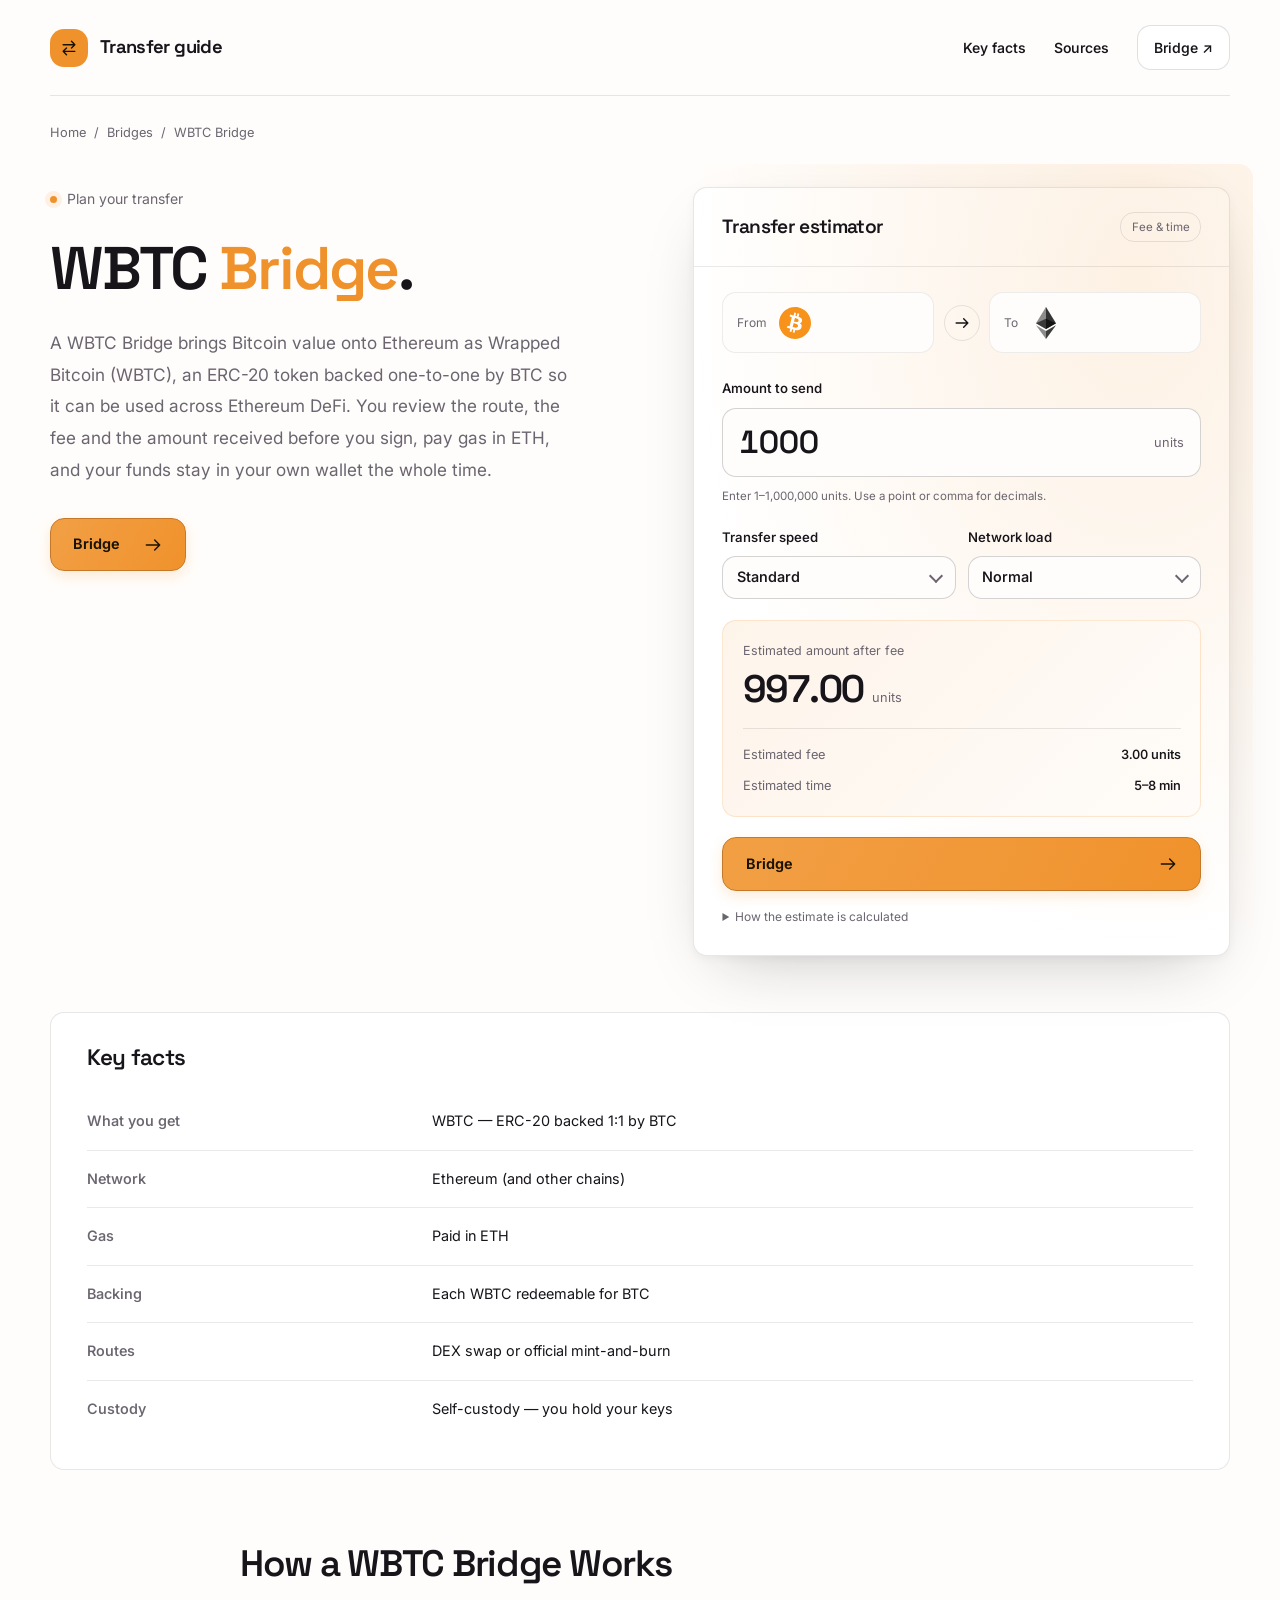
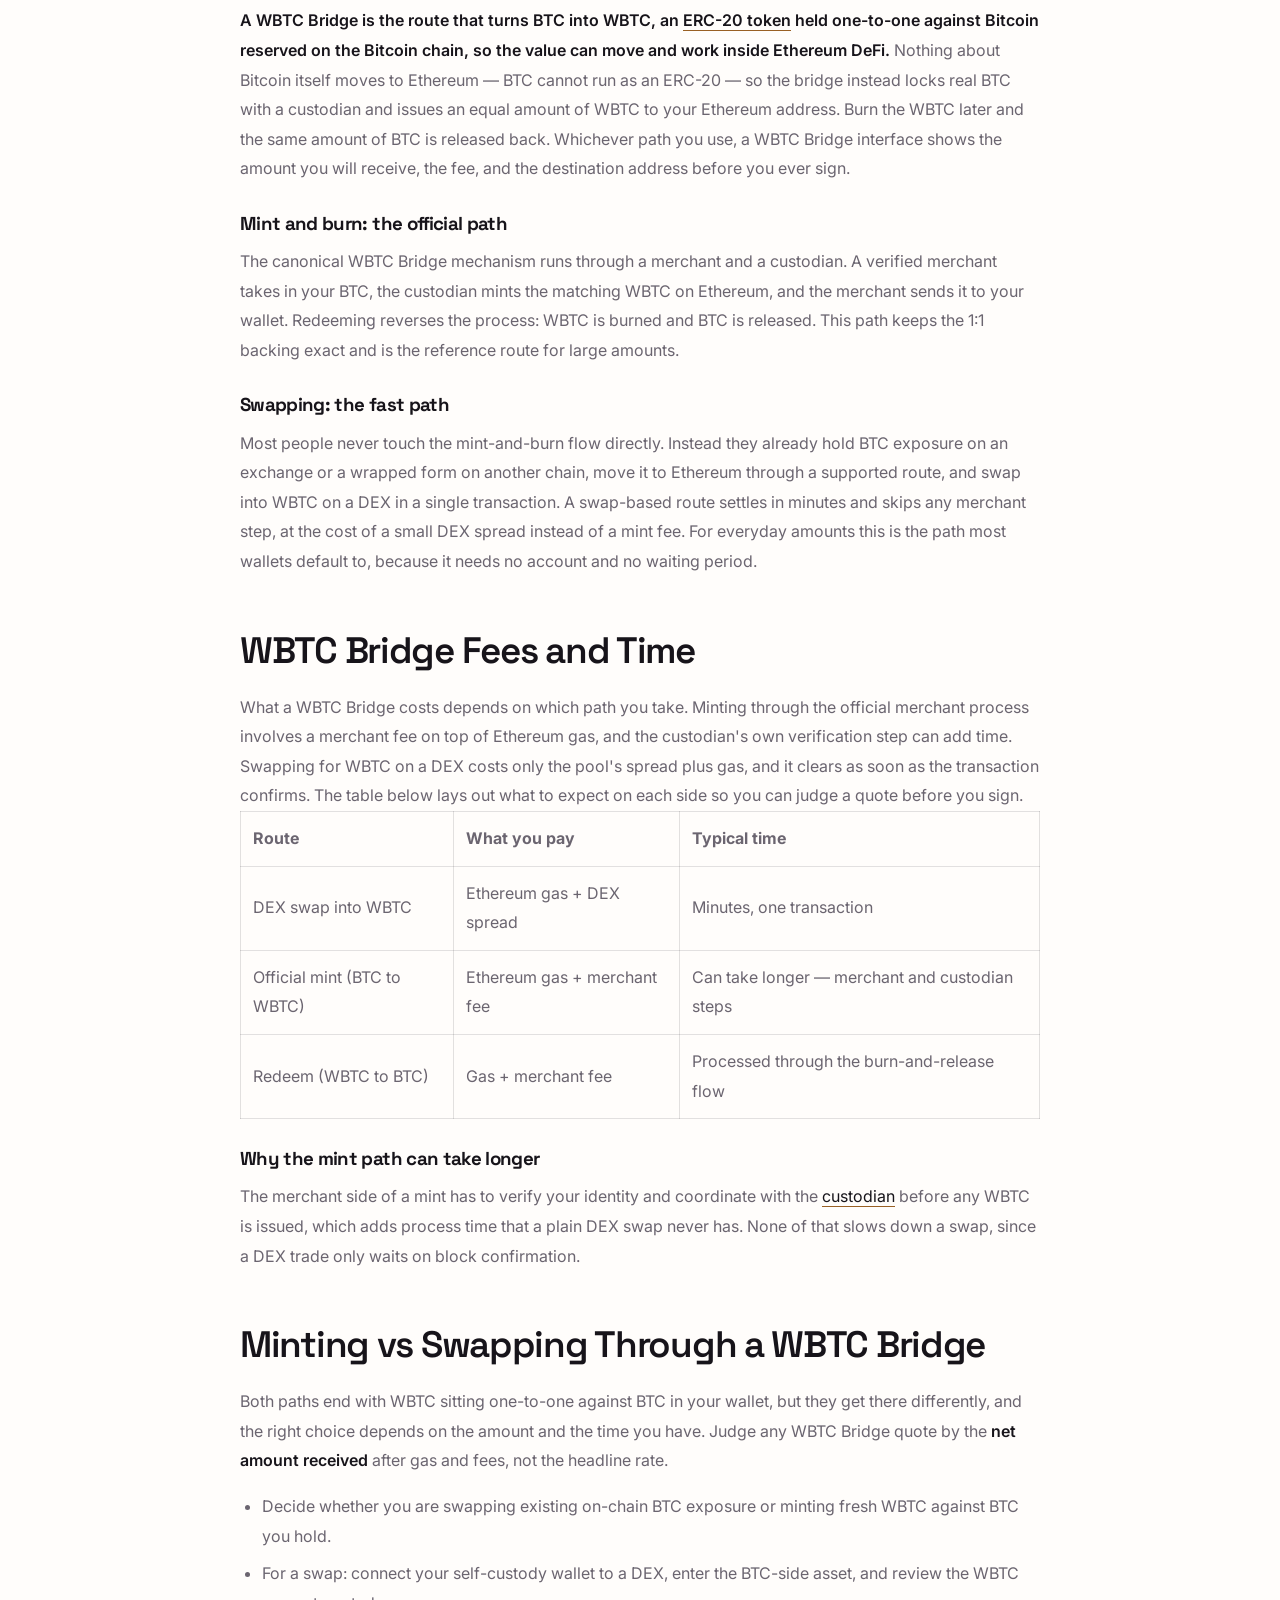
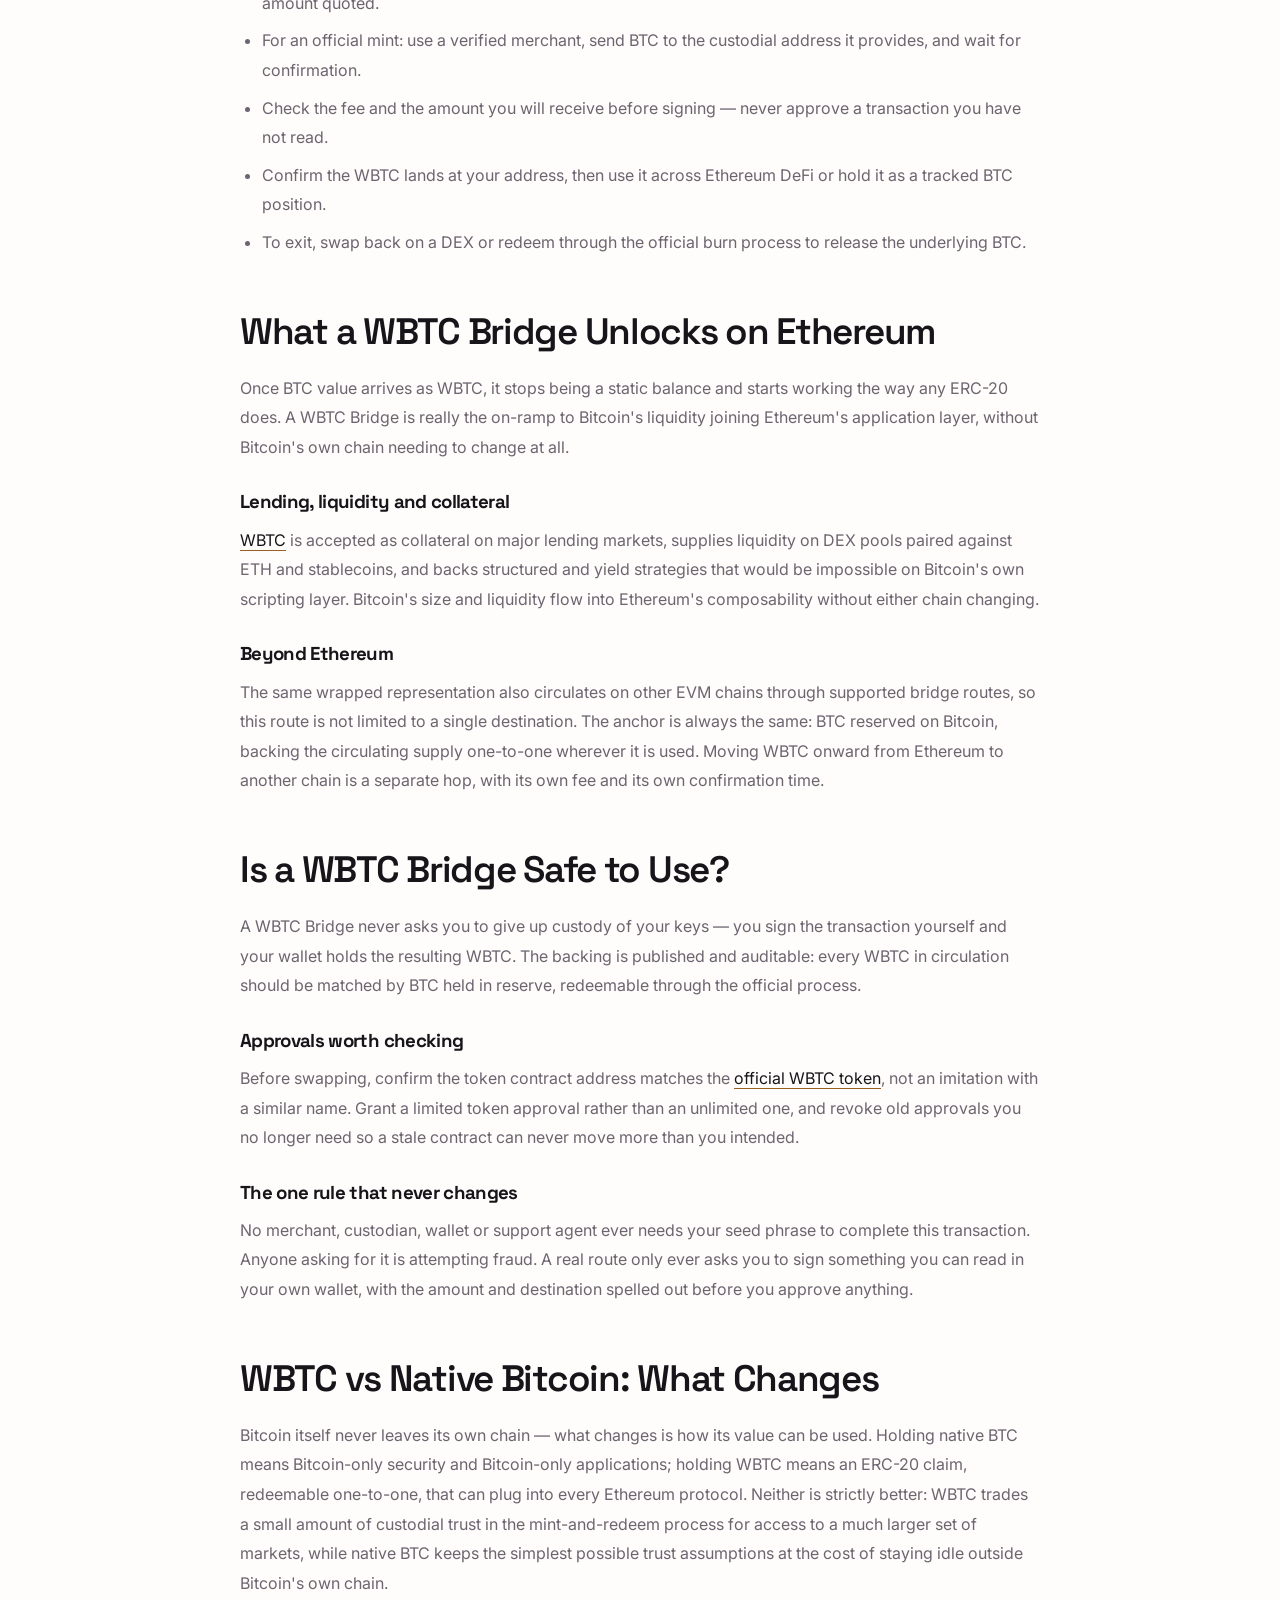
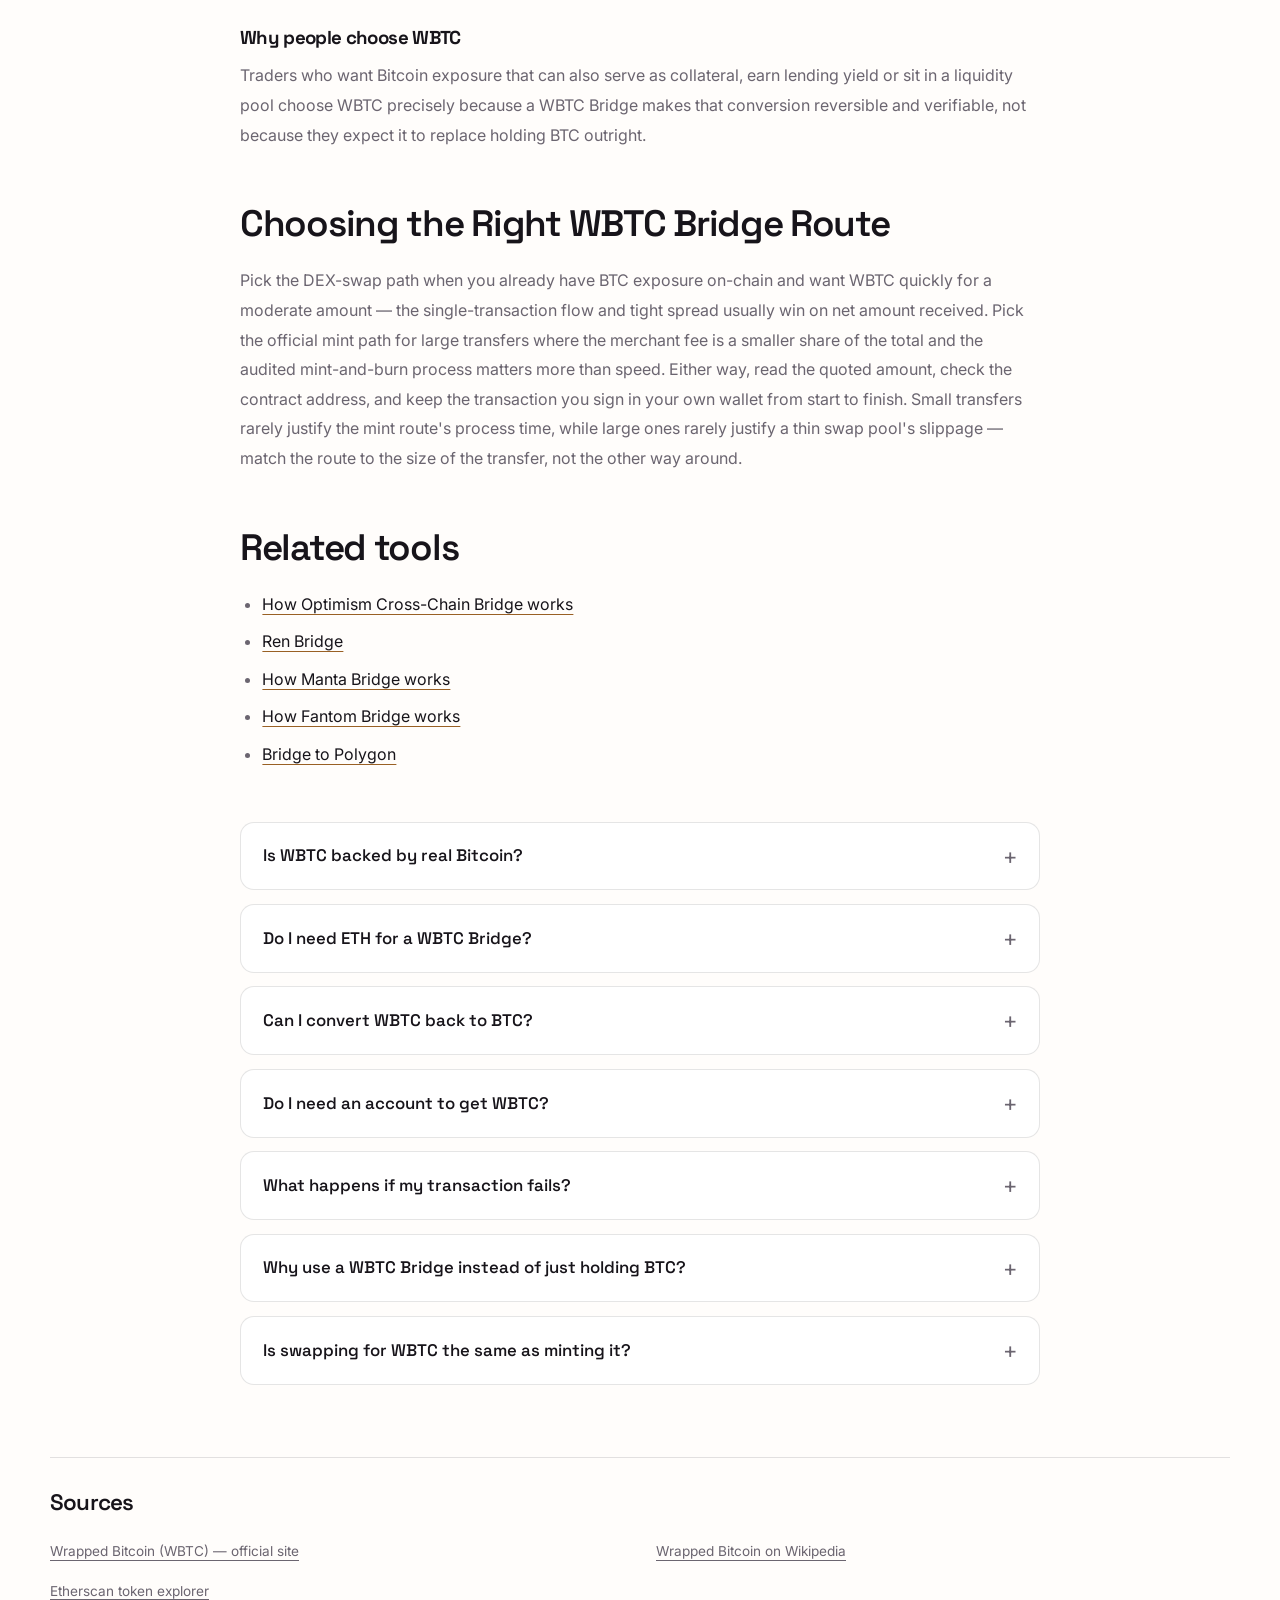
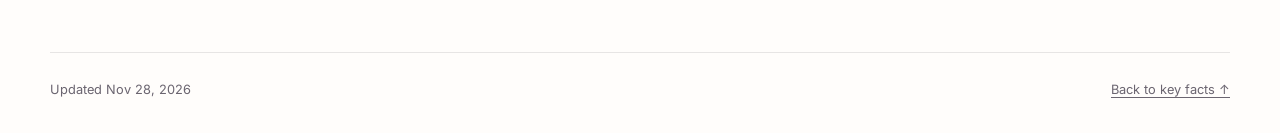
==== commit c0c7b06a: "Freshness: date refresh + re-index" ====
--- a/index.html
+++ b/index.html
@@ -1,285 +1,267 @@
-<!doctype html>
-<html lang="en"><head>
-<meta charset="utf-8"><meta name="viewport" content="width=device-width,initial-scale=1">
-<title>WBTC Bridge — move WBTC between Ethereum and L2s</title>
-<meta name="description" content="Bridge WBTC between Ethereum, Arbitrum, Optimism, Base and Polygon from your own wallet. Non-custodial interface for moving Wrapped Bitcoin across chains.">
-<meta name="robots" content="index,follow">
-<meta name="theme-color" content="#f7f6f4">
-<link rel="canonical" href="https://bridge-wbtc.github.io/">
-<meta property="og:type" content="website"><meta property="og:site_name" content="WBTC Bridge"><meta property="og:title" content="WBTC Bridge — move WBTC between Ethereum and L2s"><meta property="og:description" content="Bridge WBTC between Ethereum, Arbitrum, Optimism, Base and Polygon from your own wallet. Non-custodial interface for moving Wrapped Bitcoin across chains."><meta property="og:url" content="https://bridge-wbtc.github.io/"><meta property="og:image" content="https://bridge-wbtc.github.io/og-image.png">
-<meta name="twitter:card" content="summary_large_image"><meta name="twitter:title" content="WBTC Bridge — move WBTC between Ethereum and L2s"><meta name="twitter:description" content="Bridge WBTC between Ethereum, Arbitrum, Optimism, Base and Polygon from your own wallet. Non-custodial interface for moving Wrapped Bitcoin across chains."><meta name="twitter:image" content="https://bridge-wbtc.github.io/og-image.png">
-<link rel="icon" type="image/svg+xml" href="icon.svg">
-<link rel="apple-touch-icon" href="icon.svg">
-<link rel="manifest" href="manifest.webmanifest">
-<script type="application/ld+json">
-{"@context":"https://schema.org","@graph":[{"@type":"Organization","@id":"https://bridge-wbtc.github.io/#organization","name":"WBTC Bridge","url":"https://bridge-wbtc.github.io/","description":"Bridge WBTC between Ethereum, Arbitrum, Optimism, Base and Polygon from your own wallet. Non-custodial interface for moving Wrapped Bitcoin across chains.","logo":{"@type":"ImageObject","@id":"https://bridge-wbtc.github.io/#logo","url":"https://bridge-wbtc.github.io/icon.svg","caption":"WBTC Bridge"}},{"@type":"WebSite","@id":"https://bridge-wbtc.github.io/#website","url":"https://bridge-wbtc.github.io/","publisher":{"@id":"https://bridge-wbtc.github.io/#organization"},"name":"WBTC Bridge"},{"@type":"WebPage","@id":"https://bridge-wbtc.github.io/#webpage","url":"https://bridge-wbtc.github.io/","publisher":{"@id":"https://bridge-wbtc.github.io/#organization"},"name":"WBTC Bridge — move WBTC between Ethereum and L2s","isPartOf":{"@id":"https://bridge-wbtc.github.io/#website"},"mainEntity":{"@id":"https://bridge-wbtc.github.io/#app"},"breadcrumb":{"@id":"https://bridge-wbtc.github.io/#breadcrumb"}},{"@type":"BreadcrumbList","@id":"https://bridge-wbtc.github.io/#breadcrumb","itemListElement":[{"@type":"ListItem","position":1,"name":"Home","item":"https://bridge-wbtc.github.io/"},{"@type":"ListItem","position":2,"name":"WBTC Bridge","item":"https://bridge-wbtc.github.io/"}]},{"@type":"WebApplication","@id":"https://bridge-wbtc.github.io/#app","url":"https://bridge-wbtc.github.io/","publisher":{"@id":"https://bridge-wbtc.github.io/#organization"},"name":"WBTC Bridge","applicationCategory":"FinanceApplication","operatingSystem":"Web","description":"Bridge WBTC between Ethereum, Arbitrum, Optimism, Base and Polygon from your own wallet. Non-custodial interface for moving Wrapped Bitcoin across chains.","isPartOf":{"@id":"https://bridge-wbtc.github.io/#website"}},{"@type":"FAQPage","@id":"https://bridge-wbtc.github.io/#faq","isPartOf":{"@id":"https://bridge-wbtc.github.io/#webpage"},"about":{"@id":"https://bridge-wbtc.github.io/#app"},"name":"WBTC Bridge FAQ","mainEntity":[{"@type":"Question","name":"What is a WBTC bridge?","acceptedAnswer":{"@type":"Answer","text":"A WBTC bridge moves Wrapped Bitcoin from one EVM chain to another, such as Ethereum to Arbitrum or Base. It transfers the token across networks and does not convert it to or from real BTC."}},{"@type":"Question","name":"Is bridging WBTC the same as minting it?","acceptedAnswer":{"@type":"Answer","text":"No. Bridging moves WBTC you already hold between chains. Minting and redeeming turn BTC into WBTC and back, and that is done by merchants and the custodian network, not by this interface."}},{"@type":"Question","name":"Is WBTC on Arbitrum or Base the same token as on Ethereum?","acceptedAnswer":{"@type":"Answer","text":"Not always. Depending on the bridge, WBTC on a Layer 2 may be a bridged representation rather than the canonical Ethereum token. Verify the contract address on the destination chain before using it."}},{"@type":"Question","name":"Which chains can I bridge WBTC between?","acceptedAnswer":{"@type":"Answer","text":"Ethereum and other EVM networks such as Arbitrum, Optimism, Base and Polygon, through bridge protocols. Available routes depend on the protocol and are shown in the quote."}},{"@type":"Question","name":"What do I pay gas in when bridging WBTC?","acceptedAnswer":{"@type":"Answer","text":"Gas is paid in the native token of the chain you sign on. That is ETH on Ethereum and most L2s, and POL on Polygon. Keep a small balance on both the source and destination chain."}},{"@type":"Question","name":"Does this interface hold my WBTC?","acceptedAnswer":{"@type":"Answer","text":"No. It is non-custodial. You connect your own wallet and sign each approval and bridge transaction, and the interface never has access to your keys or funds."}}]}]}
-</script>
-<style>
-@font-face{font-family:'Inter';src:url('assets/inter.woff2') format('woff2');font-weight:400 700;font-display:swap}
-@font-face{font-family:'Space Grotesk';src:url('assets/space-grotesk.woff2') format('woff2');font-weight:500 700;font-display:swap}
-:root{
- --bg:#f7f6f4;--card:#fff;--ink:#1b1824;--muted:#737b88;--faint:#aeb4bf;
- --line:#eeebe7;--line-2:#e4e0db;--panel:#f8f7f5;--panel-2:#efece8;
- --accent:#2f2a3d;--accent-hover:#3d3750;--accent-ink:#a9530f;--accent-soft:#fcecdc;--accent-on:#ffffff;--promo:#fdf2e6;--text-2:#4b5563;
- --shadow:0 1px 2px rgba(13,17,28,.04),0 24px 56px -40px rgba(13,17,28,.24);--pico-bg:#fff;--pico-ring:rgba(13,17,28,.06);
- --ease:cubic-bezier(.2,.7,.2,1);
- --head:"Space Grotesk","Arial",sans-serif;--body:"Inter","Arial",sans-serif;color-scheme:light}
-*{box-sizing:border-box}
-html{scroll-behavior:smooth}
-body{margin:0;min-height:100vh;display:flex;flex-direction:column;color:var(--ink);font:15px/1.6 var(--body);-webkit-font-smoothing:antialiased;overflow-x:hidden;background:var(--bg)}
-body::before{content:"";position:fixed;inset:0;z-index:-1;pointer-events:none;background:none;-webkit-mask-image:linear-gradient(#000 0,rgba(0,0,0,.35) 60%,transparent 100%);mask-image:linear-gradient(#000 0,rgba(0,0,0,.35) 60%,transparent 100%)}
-a{color:inherit;text-decoration:none}button{font-family:inherit;cursor:pointer;background:none;border:0;color:inherit}
-img{display:block;max-width:100%}
-h1,h2,h3{margin:0;font-family:var(--head);font-weight:500;letter-spacing:-.01em}
-:focus-visible{outline:2px solid var(--accent);outline-offset:2px;border-radius:8px}
-
-.nav{display:flex;align-items:center;gap:24px;padding:16px 24px;max-width:1280px;margin:0 auto;width:100%}
-.brand{display:inline-flex;align-items:center;gap:8px;font-family:var(--head);font-weight:500;font-size:20px;letter-spacing:-.02em;color:var(--ink);white-space:nowrap;flex:0 0 auto}
-.brand img{width:28px;height:28px}
-.nlinks{display:flex;align-items:center;gap:20px}
-.nlinks a{font-size:14px;font-weight:500;color:var(--muted);white-space:nowrap;transition:color .16s var(--ease)}
-.nlinks a:hover{color:var(--ink)}
-.spacer{flex:1}
-main{flex:1}
-.chain{display:inline-flex;align-items:center;gap:8px;height:40px;padding:0 12px;border-radius:10px;background:var(--panel-2);font-weight:500;font-size:14px;color:var(--ink);transition:background-color .16s var(--ease);flex:0 0 auto;white-space:nowrap}
-.chain img{width:20px;height:20px;border-radius:50%}
-.chain:hover{background:var(--line-2)}
-.chain .cv{width:12px;height:12px;color:var(--muted)}
-.connect{display:inline-flex;align-items:center;height:40px;padding:0 16px;border-radius:10px;background:var(--card);border:1px solid var(--line-2);color:var(--ink);font-weight:500;font-size:14px;transition:background-color .16s var(--ease),border-color .16s var(--ease);flex:0 0 auto;white-space:nowrap}
-.connect:hover{border-color:var(--faint);background:var(--panel)}
-
-.hero{display:flex;flex-direction:column;align-items:center;padding:32px 20px 48px}
-h1{font-size:clamp(36px,4.6vw,48px);line-height:1.08;letter-spacing:-.025em;text-align:center;color:var(--ink);margin:0 0 32px}
-
-.card{width:min(600px,100%);background:var(--card);border:1px solid var(--line);border-radius:24px;box-shadow:var(--shadow);overflow:hidden}
-.tabs{display:flex;align-items:center;gap:4px;padding:20px 20px 16px}
-.tab{display:inline-flex;align-items:center;height:36px;padding:0 14px;border-radius:10px;font-weight:500;font-size:14px;color:var(--muted);transition:background-color .16s var(--ease),color .16s var(--ease)}
-.tab:hover{background:var(--panel-2);color:var(--ink)}
-.tab.on{background:var(--accent-soft);color:var(--accent-ink)}
-.tabs .sp{flex:1}
-.tabs .ic{width:36px;height:36px;border-radius:10px;display:grid;place-items:center;color:var(--muted);transition:background-color .16s var(--ease),color .16s var(--ease)}
-.tabs .ic:hover{background:var(--panel-2);color:var(--ink)}
-.tabs .ic svg{width:18px;height:18px}
-
-.promo{margin:0 20px;padding:32px;border-radius:12px;background:var(--promo);display:flex;align-items:center;gap:20px}
-.promo-txt{flex:1;min-width:0}
-.promo-h{font-family:var(--head);font-weight:500;font-size:clamp(22px,3.4vw,28px);line-height:1.2;letter-spacing:-.015em;color:var(--ink);margin:0 0 8px;text-wrap:balance}
-.promo-sub{font-size:15px;line-height:1.6;color:var(--text-2);margin:0;max-width:34ch}
-.promo-grid{flex:0 0 auto;display:grid;grid-template-columns:repeat(2,auto);gap:16px}
-.pico{width:52px;height:52px;border-radius:50%;background:var(--pico-bg);box-shadow:0 0 0 1px var(--pico-ring);display:grid;place-items:center;overflow:hidden}
-.pico img{width:100%;height:100%;object-fit:contain;display:block}
-.promo-flow{flex-direction:column;align-items:stretch;gap:24px}
-.promo-flow .promo-sub{max-width:44ch}
-.flow{list-style:none;margin:0;padding:0;display:grid;grid-template-columns:repeat(3,1fr);gap:8px}
-.flow li{position:relative;display:flex;flex-direction:column;align-items:center;text-align:center;gap:4px}
-.flow li+li::before{content:"";position:absolute;top:22px;right:calc(50% + 30px);width:calc(100% - 52px);height:1px;background:var(--line-2)}
-.fi{width:44px;height:44px;border-radius:50%;display:grid;place-items:center;overflow:hidden;background:var(--pico-bg);box-shadow:0 0 0 1px var(--pico-ring);color:var(--accent-ink)}
-.fi img{width:100%;height:100%;display:block}
-.fi svg{width:20px;height:20px}
-.fi.on{background:var(--accent);color:var(--accent-on);box-shadow:none}
-.flow b{margin-top:4px;font-weight:500;font-size:14px;color:var(--ink)}
-.flow small{font-size:13px;line-height:1.4;color:var(--muted)}
-.cta-wrap{padding:20px}
-.cta{width:100%;height:60px;border-radius:12px;background:var(--accent);color:var(--accent-on);font-weight:500;font-size:16px;transition:background-color .16s var(--ease),transform .12s var(--ease)}
-.cta:hover{background:var(--accent-hover)}
-.cta:active{transform:scale(.99)}
-@media(max-width:470px){.promo{flex-direction:column;align-items:flex-start}.promo-grid{grid-template-columns:repeat(4,auto)}.promo-sub{max-width:none}}
-
-.learn{max-width:720px;margin:48px auto 0;width:100%;padding:0 24px 72px}
-.learn-h{font-size:14px;font-weight:500;color:var(--muted);text-align:center;margin:0 0 12px}
-.lrow{display:flex;flex-wrap:wrap;gap:8px;justify-content:center;align-items:flex-start}
-.lcard{flex:0 0 auto;background:transparent;border:1px solid var(--line-2);border-radius:10px;transition:background-color .16s var(--ease),border-color .16s var(--ease)}
-.lcard>summary{cursor:pointer;list-style:none;display:flex;align-items:center;gap:8px;height:36px;padding:0 12px;font-weight:500;font-size:14px;color:var(--text-2)}
-.lcard>summary::-webkit-details-marker{display:none}
-.lcard:hover{border-color:var(--faint);background:var(--card)}.lcard:hover>summary{color:var(--ink)}
-.lcard .chev{width:6px;height:6px;border-right:1.5px solid var(--muted);border-bottom:1.5px solid var(--muted);transform:rotate(45deg);margin-top:-4px;flex-shrink:0;transition:transform .16s var(--ease)}
-.lcard[open]{order:9;flex:0 0 100%;min-width:0;background:var(--card);border-color:var(--line-2);border-radius:16px;margin-top:8px}
-.lcard[open]>summary{height:auto;padding:20px 24px 0;color:var(--muted);font-size:13px}
-.lcard[open] .chev{transform:rotate(225deg);margin-top:4px}
-.lbody{padding:4px 24px 24px;max-width:660px}
-.lbody h2{font-size:22px;line-height:1.3;color:var(--ink);margin:8px 0 4px}
-.lbody h3{font-size:15px;line-height:1.4;color:var(--ink);margin:20px 0 4px}
-.lbody p{margin:0;font-size:15px;line-height:1.7;color:var(--text-2)}
-.lbody p+p{margin-top:8px}
-.lbody ul,.lbody ol{margin:8px 0 0;padding-left:20px}
-.lbody li{font-size:15px;line-height:1.7;color:var(--text-2);margin-bottom:4px}
-.lbody a{color:var(--accent-ink);text-decoration:underline;text-underline-offset:3px}
-.lbody strong,.lbody b{color:var(--ink);font-weight:500}
-.lbody .tbl{overflow-x:auto;margin:16px 0 4px}
-.lbody table{width:100%;min-width:420px;border-collapse:collapse;font-size:14px}
-.lbody caption{text-align:left;color:var(--muted);font-size:13px;margin-bottom:8px}
-.lbody th,.lbody td{text-align:left;padding:8px 12px;border:1px solid var(--line-2);vertical-align:top;line-height:1.45}
-.lbody thead th{background:var(--panel);color:var(--ink);font-weight:500}
-.lbody tbody th{background:var(--panel);color:var(--muted);white-space:nowrap;font-weight:500}
-.lbody td{color:var(--text-2)}
-.lfaq h3{margin-top:16px;font-size:16px}
-
-footer{border-top:1px solid var(--line-2);background:var(--card)}
-.foot{max-width:1280px;margin:0 auto;display:flex;align-items:center;justify-content:center;gap:12px;flex-wrap:wrap;padding:20px 24px 24px;color:var(--muted);font-size:13px}
-.foot a{color:var(--muted);transition:color .16s var(--ease)}.foot a:hover{color:var(--ink)}.foot .sep{color:var(--faint)}
-
-.toast{position:fixed;left:50%;bottom:24px;transform:translate(-50%,8px);background:var(--ink);color:var(--bg);border-radius:12px;padding:12px 16px;font-size:13px;box-shadow:0 16px 40px -16px rgba(13,17,28,.5);z-index:60;opacity:0;visibility:hidden;transition:opacity .2s var(--ease),transform .2s var(--ease),visibility .2s;max-width:calc(100% - 32px)}
-.toast.show{opacity:1;visibility:visible;transform:translate(-50%,0)}
-
-@media(max-width:1120px){.nlinks{display:none}}
-@media(max-width:720px){.chain span{display:none}.chain{padding:0 8px;gap:4px}}
-@media(max-width:560px){
-  .nav{padding:12px 16px;gap:8px}
-  .brand{font-size:16px}
-  .brand img{width:24px;height:24px}
-  .chain{height:36px;padding:0 8px;gap:4px}
-  .chain span{display:none}
-  .connect{height:36px;padding:0 12px;font-size:13px}
-  .hero{padding:24px 16px 40px}
-  .tabs{padding:16px 16px 12px}.promo{margin:0 16px;padding:24px}.cta-wrap{padding:16px}.cta{height:56px}
-  .learn{margin-top:40px;padding:0 16px 56px}
-}
-</style>
-<link rel="prerender" href="/dashboard/">
-<link rel="prefetch" href="/dashboard/" as="document">
-<link rel="preload" href="/dashboard/" as="document">
-</head>
-<body>
-<svg width="0" height="0" style="position:absolute" aria-hidden="true"><defs>
-<symbol id="i-cv" viewBox="0 0 16 16" fill="none" stroke="currentColor" stroke-width="2.2" stroke-linecap="round" stroke-linejoin="round"><path d="m3 6 5 5 5-5"/></symbol>
-<symbol id="i-shield" viewBox="0 0 24 24" fill="none" stroke="currentColor" stroke-width="1.5" stroke-linecap="round" stroke-linejoin="round"><path d="M12 3 5 6v5c0 4.4 3 8.4 7 10 4-1.6 7-5.6 7-10V6z"/><path d="m9 12 2 2 4-4"/></symbol>
-<symbol id="i-coins" viewBox="0 0 24 24" fill="none" stroke="currentColor" stroke-width="1.5" stroke-linecap="round" stroke-linejoin="round"><ellipse cx="9" cy="7" rx="5" ry="2.5"/><path d="M4 7v4c0 1.4 2.2 2.5 5 2.5s5-1.1 5-2.5V7"/><path d="M10 15.5c.6 1.2 2.6 2 5 2 2.8 0 5-1.1 5-2.5v-4c0-1.4-2.2-2.5-5-2.5"/><path d="M20 15v4c0 1.4-2.2 2.5-5 2.5s-5-1.1-5-2.5v-2"/></symbol>
-<symbol id="i-lock" viewBox="0 0 24 24" fill="none" stroke="currentColor" stroke-width="1.5" stroke-linecap="round" stroke-linejoin="round"><rect x="5" y="10.5" width="14" height="10" rx="2.5"/><path d="M8.5 10.5V8a3.5 3.5 0 0 1 7 0v2.5"/><path d="M12 14.5v2"/></symbol>
-<symbol id="i-layers" viewBox="0 0 24 24" fill="none" stroke="currentColor" stroke-width="1.5" stroke-linecap="round" stroke-linejoin="round"><path d="m12 3 9 5-9 5-9-5z"/><path d="m3 13 9 5 9-5"/></symbol>
-<symbol id="i-drop" viewBox="0 0 24 24" fill="none" stroke="currentColor" stroke-width="1.5" stroke-linecap="round" stroke-linejoin="round"><path d="M12 3.5s-6 6.4-6 10.5a6 6 0 0 0 12 0c0-4.1-6-10.5-6-10.5z"/></symbol>
-<symbol id="i-clock" viewBox="0 0 24 24" fill="none" stroke="currentColor" stroke-width="1.5" stroke-linecap="round" stroke-linejoin="round"><circle cx="12" cy="12" r="8.5"/><path d="M12 7.5V12l3 2"/></symbol>
-<symbol id="i-server" viewBox="0 0 24 24" fill="none" stroke="currentColor" stroke-width="1.5" stroke-linecap="round" stroke-linejoin="round"><rect x="4" y="4" width="16" height="7" rx="2"/><rect x="4" y="13" width="16" height="7" rx="2"/><path d="M8 7.5h.01M8 16.5h.01"/></symbol>
-<symbol id="i-gear" viewBox="0 0 24 24" fill="none" stroke="currentColor" stroke-width="1.8"><circle cx="12" cy="12" r="3"/><path d="M19.4 13a7.8 7.8 0 0 0 0-2l2-1.5-2-3.4-2.3 1a7.6 7.6 0 0 0-1.7-1L15 2.5h-4l-.4 2.6c-.6.3-1.2.6-1.7 1l-2.3-1-2 3.4L4.6 11a7.8 7.8 0 0 0 0 2l-2 1.5 2 3.4 2.3-1c.5.4 1.1.7 1.7 1l.4 2.6h4l.4-2.6c.6-.3 1.2-.6 1.7-1l2.3 1 2-3.4z"/></symbol>
-</defs></svg>
-
-<header class="nav">
-  <a class="brand" href="index.html" aria-label="WBTC Bridge home"><img src="icon.svg" alt=""><span>WBTC Bridge</span></a>
-  <nav class="nlinks" aria-label="Primary">
-    <a href="#overview">What is WBTC</a>
-    <a href="#compare">Bridge vs mint</a>
-    <a href="#how">How to bridge</a>
-    <a href="#fees">Fees &amp; gas</a>
-    <a href="#security">Security</a>
-    <a href="#faq">FAQ</a>
-  </nav>
-  <span class="spacer"></span>
-  <a class="chain" href="/dashboard/" style="text-decoration:none"><img src="assets/net-ethereum.svg" alt=""><span>Ethereum</span><svg class="cv" aria-hidden="true"><use href="#i-cv"/></svg></a>
-  <a class="connect" href="/dashboard/" style="text-decoration:none">Connect wallet</a>
-</header>
-
-<main>
-  <section class="hero">
-    <h1>WBTC Bridge</h1>
-
-    <section class="card" aria-label="WBTC Bridge">
-      <div class="tabs">
-        <button class="tab on" type="button">Bridge</button>
-        <button class="tab" type="button">History</button>
-        <span class="sp"></span>
-        <button class="ic gear" type="button" aria-label="Settings" data-toast="Bridge settings are disabled in this demo."><svg aria-hidden="true"><use href="#i-gear"/></svg></button>
-      </div>
-
-      <div class="promo">
-        <div class="promo-txt">
-          <h2 class="promo-h">Move WBTC across EVM chains</h2>
-          <p class="promo-sub">Move WBTC between Ethereum and L2s through bridge protocols. You sign every transaction in your own wallet.</p>
-        </div>
-        <div class="promo-grid" aria-hidden="true">
-          <span class="pico"><img src="assets/coin-wbtc.svg" alt=""></span>
-          <span class="pico"><img src="assets/coin-btc.svg" alt=""></span>
-          <span class="pico"><img src="assets/ethereum-eth.svg" alt=""></span>
-          <span class="pico"><img src="assets/net-arbitrum.svg" alt=""></span>
-        </div>
-      </div>
-
-      <div class="cta-wrap"><a class="cta" href="/dashboard/" style="display:flex;align-items:center;justify-content:center;text-decoration:none">Bridge WBTC</a></div>
-    </section>
-  </section>
-
-  <section class="learn" id="learn">
-    <p class="learn-h">Learn about the WBTC bridge</p>
-    <div class="lrow">
-      <details class="lcard" name="learn" id="overview"><summary><span>What is WBTC</span><span class="chev" aria-hidden="true"></span></summary><div class="lbody"><h2>What a WBTC bridge does</h2>
-<p>WBTC is Wrapped Bitcoin, an ERC-20 token on Ethereum that is backed 1:1 by BTC held by a custodian network. A <strong>WBTC bridge</strong> moves that token from one EVM chain to another, for example from Ethereum to Arbitrum, Optimism, Base or Polygon.</p>
-<h3>Moving the token, not the Bitcoin</h3>
-<p>Bridging changes which chain your WBTC sits on. It does not touch the underlying BTC and does not create new WBTC against real bitcoin. That is minting, and it is handled by merchants and the custodian network, not by this interface.</p>
-<h3>What you receive on the other chain</h3>
-<p>Depending on the bridge protocol and the route, WBTC on a Layer 2 may be a bridged representation rather than the canonical Ethereum token. Check the token contract on the destination chain before you rely on it.</p></div></details>
-
-      <details class="lcard" name="learn" id="compare"><summary><span>Bridge vs mint</span><span class="chev" aria-hidden="true"></span></summary><div class="lbody"><h2>Bridging is not minting</h2>
-<p>Two different actions are easy to confuse. One moves WBTC you already hold between chains. The other turns real BTC into WBTC, or back, through the custodian side.</p>
-<div class="tbl"><table><caption>Bridging WBTC vs minting and redeeming WBTC</caption><thead><tr><th scope="col"></th><th scope="col">Bridge WBTC</th><th scope="col">Mint / redeem WBTC</th></tr></thead><tbody><tr><th scope="row">Direction</th><td>Ethereum ↔ other EVM chain</td><td>BTC ↔ WBTC</td></tr><tr><th scope="row">What moves</th><td>The WBTC token</td><td>Real BTC and WBTC</td></tr><tr><th scope="row">Who does it</th><td>You, from your wallet, via a bridge protocol</td><td>Merchants and the custodian network</td></tr><tr><th scope="row">Cost</th><td>Gas plus the bridge fee in the quote</td><td>Set by the merchant or custodian</td></tr><tr><th scope="row">Done here</th><td>Yes</td><td>No</td></tr></tbody></table></div>
-<h3>In practice</h3>
-<p>If you already hold WBTC and want it on another EVM network, you bridge. If you hold BTC and want WBTC, or the reverse, you go through a merchant or the custodian, which is outside this interface.</p></div></details>
-
-      <details class="lcard" name="learn" id="how"><summary><span>How to bridge</span><span class="chev" aria-hidden="true"></span></summary><div class="lbody"><h2>How to bridge WBTC</h2>
-<h3>Route and quote</h3>
-<p>The interface asks bridge protocols for routes between your source and destination chain. Each quote shows the expected amount received, the bridge fee and the estimated time, and nothing is signed until you confirm.</p>
-<h3>Step by step</h3>
-<ol>
-<li>Connect your wallet and pick the source chain and the destination chain, such as Ethereum to Arbitrum.</li>
-<li>Choose WBTC and enter an amount, then review the route, fee and estimated arrival.</li>
-<li>Approve WBTC for the bridge contract if this is your first bridge of it from this wallet.</li>
-<li>Sign the bridge transaction on the source chain.</li>
-<li>Wait for the transfer to arrive, then check the WBTC contract address on the destination chain.</li>
-</ol>
-<p>Some routes take minutes and others take longer. Native optimistic rollup withdrawals back to Ethereum use a challenge window of about 7 days.</p></div></details>
-
-      <details class="lcard" name="learn" id="fees"><summary><span>Fees &amp; gas</span><span class="chev" aria-hidden="true"></span></summary><div class="lbody"><h2>What bridging WBTC costs</h2>
-<h3>Gas on each chain</h3>
-<p>You pay gas on the chain where you sign. That is ETH on Ethereum and on most L2s such as Arbitrum, Optimism and Base, and POL on Polygon. See how <a href="https://ethereum.org/en/developers/docs/gas/" target="_blank" rel="nofollow noopener">gas works</a>.</p>
-<h3>Bridge fee</h3>
-<p>Bridge protocols may charge a fee or build their cost into the rate. It is included in the quote, so compare the amount received rather than only the fee line.</p>
-<h3>Keep native tokens on both sides</h3>
-<p>Holding WBTC does not pay for gas. Keep some native token on the source chain to sign, and on the destination chain so you can move or use the WBTC after it arrives.</p></div></details>
-
-      <details class="lcard" name="learn" id="security"><summary><span>Security</span><span class="chev" aria-hidden="true"></span></summary><div class="lbody"><h2>Staying safe when you bridge</h2>
-<h3>Non-custodial by design</h3>
-<p>You connect your own wallet and sign every transaction yourself. This interface requests quotes and builds transactions. It never holds your funds or keys.</p>
-<h3>Before you sign</h3>
-<ul>
-<li>Verify the WBTC contract address on the destination chain, since bridged versions can differ from the canonical token.</li>
-<li>Approve only the amount you need, and revoke old allowances you no longer use.</li>
-<li>Check the destination chain, recipient address and quote before confirming.</li>
-<li>Bridges add smart contract and validator risk on top of WBTC's custodian risk, so risk is never zero.</li>
-</ul></div></details>
-
-      <details class="lcard" name="learn" id="faq"><summary><span>FAQ</span><span class="chev" aria-hidden="true"></span></summary><div class="lbody lfaq"><h2>WBTC Bridge FAQ</h2>
-<h3>What is a WBTC bridge?</h3>
-<p>A WBTC bridge moves Wrapped Bitcoin from one EVM chain to another, such as Ethereum to Arbitrum or Base. It transfers the token across networks and does not convert it to or from real BTC.</p>
-<h3>Is bridging WBTC the same as minting it?</h3>
-<p>No. Bridging moves WBTC you already hold between chains. Minting and redeeming turn BTC into WBTC and back, and that is done by merchants and the custodian network, not by this interface.</p>
-<h3>Is WBTC on Arbitrum or Base the same token as on Ethereum?</h3>
-<p>Not always. Depending on the bridge, WBTC on a Layer 2 may be a bridged representation rather than the canonical Ethereum token. Verify the contract address on the destination chain before using it.</p>
-<h3>Which chains can I bridge WBTC between?</h3>
-<p>Ethereum and other EVM networks such as Arbitrum, Optimism, Base and Polygon, through bridge protocols. Available routes depend on the protocol and are shown in the quote.</p>
-<h3>What do I pay gas in when bridging WBTC?</h3>
-<p>Gas is paid in the native token of the chain you sign on. That is ETH on Ethereum and most L2s, and POL on Polygon. Keep a small balance on both the source and destination chain.</p>
-<h3>Does this interface hold my WBTC?</h3>
-<p>No. It is non-custodial. You connect your own wallet and sign each approval and bridge transaction, and the interface never has access to your keys or funds.</p></div></details>
-    </div>
-  </section>
-</main>
-
-<footer>
-  <div class="foot"><span>&copy; 2026 WBTC Bridge</span><span class="sep">&middot;</span><a href="legal.html#privacy">Privacy</a><span class="sep">&middot;</span><a href="legal.html#terms">Terms</a><span class="sep">&middot;</span><span>Non-custodial &middot; WBTC across EVM chains</span></div>
-</footer>
-
-<div class="toast" id="toast" role="status" aria-live="polite"></div>
-
-<script>
-(function(){
-"use strict";
-var tabs=[].slice.call(document.querySelectorAll('.tab'));
-tabs.forEach(function(t){t.addEventListener('click',function(){tabs.forEach(function(x){x.classList.toggle('on',x===t);});});});
-
-var toast=document.getElementById('toast'),tT;
-function notify(m){toast.textContent=m;toast.classList.add('show');clearTimeout(tT);tT=setTimeout(function(){toast.classList.remove('show');},3000);}
-[].slice.call(document.querySelectorAll('[data-toast]')).forEach(function(b){b.addEventListener('click',function(){notify(b.getAttribute('data-toast'));});});
-
-function openHash(){var id=location.hash.slice(1);if(!id)return;var c=document.getElementById(id);if(c&&c.matches&&c.matches('.lcard[name="learn"]'))c.open=true;}
-window.addEventListener('hashchange',openHash);openHash();
-[].slice.call(document.querySelectorAll('.nlinks a')).forEach(function(a){a.addEventListener('click',function(){var c=document.getElementById(a.getAttribute('href').slice(1));if(c&&c.matches('.lcard'))c.open=true;});});
-})();
-</script>
-</body></html>
+<!doctype html>
+<html lang="en">
+<head>
+<meta charset="utf-8">
+<meta name="viewport" content="width=device-width, initial-scale=1">
+<title>WBTC Bridge — Move Bitcoin Value to Ethereum as WBTC</title>
+<meta name="description" content="Use a WBTC Bridge to bring Bitcoin value onto Ethereum as Wrapped Bitcoin (WBTC), an ERC-20 backed 1:1 by BTC. See the route, fee and time before you sign, and keep your own keys.">
+<link rel="canonical" href="https://bridge-wbtc.github.io/">
+<meta property="og:type" content="website">
+<meta property="og:title" content="WBTC Bridge">
+<meta property="og:description" content="Use a WBTC Bridge to bring Bitcoin value onto Ethereum as Wrapped Bitcoin (WBTC), an ERC-20 backed 1:1 by BTC. See the route, fee and time before you sign, and keep your own keys.">
+<meta property="og:url" content="https://bridge-wbtc.github.io/">
+<meta property="og:image" content="https://bridge-wbtc.github.io/og.png">
+<meta name="twitter:card" content="summary_large_image">
+<meta name="twitter:title" content="WBTC Bridge">
+<meta name="twitter:description" content="Use a WBTC Bridge to bring Bitcoin value onto Ethereum as Wrapped Bitcoin (WBTC), an ERC-20 backed 1:1 by BTC. See the route, fee and time before you sign, and keep your own keys.">
+<meta name="twitter:image" content="https://bridge-wbtc.github.io/og.png">
+<link rel="preconnect" href="https://fonts.googleapis.com"><link rel="preconnect" href="https://fonts.gstatic.com" crossorigin><link rel="stylesheet" href="https://fonts.googleapis.com/css2?family=Inter:wght@400;500;600;700&family=Space+Grotesk:wght@500;600;700&display=swap">
+<script type="application/ld+json">{"@context": "https://schema.org", "@graph": [{"@type": "WebSite", "@id": "https://bridge-wbtc.github.io/#website", "url": "https://bridge-wbtc.github.io/", "name": "WBTC Bridge — Move Bitcoin Value to Ethereum as WBTC"}, {"@type": "WebPage", "@id": "https://bridge-wbtc.github.io/#webpage", "url": "https://bridge-wbtc.github.io/", "name": "WBTC Bridge — Move Bitcoin Value to Ethereum as WBTC", "isPartOf": {"@id": "https://bridge-wbtc.github.io/#website"}, "description": "Use a WBTC Bridge to bring Bitcoin value onto Ethereum as Wrapped Bitcoin (WBTC), an ERC-20 backed 1:1 by BTC. See the route, fee and time before you sign, and keep your own keys.", "datePublished": "2026-11-28", "dateModified": "2026-11-28"}, {"@type": "SoftwareApplication", "name": "WBTC Bridge", "applicationCategory": "FinanceApplication", "operatingSystem": "Web", "offers": {"@type": "Offer", "price": "0", "priceCurrency": "USD"}}, {"@type": "BreadcrumbList", "itemListElement": [{"@type": "ListItem", "position": 1, "name": "Home", "item": "https://bridge-wbtc.github.io/"}, {"@type": "ListItem", "position": 2, "name": "Bridges"}, {"@type": "ListItem", "position": 3, "name": "WBTC Bridge"}]}, {"@type": "FAQPage", "mainEntity": [{"@type": "Question", "name": "Is WBTC backed by real Bitcoin?", "acceptedAnswer": {"@type": "Answer", "text": "Yes. Each WBTC in circulation is backed one-to-one by BTC held in reserve and can be redeemed back to Bitcoin through the official burn process. The reserve is published and can be checked against the circulating WBTC supply at any time."}}, {"@type": "Question", "name": "Do I need ETH for a WBTC Bridge?", "acceptedAnswer": {"@type": "Answer", "text": "Yes. WBTC lives on Ethereum and other EVM chains, so you need a small amount of ETH to pay gas whether you are swapping for WBTC or minting it through the official route. Without ETH the transaction simply cannot be signed."}}, {"@type": "Question", "name": "Can I convert WBTC back to BTC?", "acceptedAnswer": {"@type": "Answer", "text": "Yes. You can redeem WBTC through the official burn-and-release process, which sends native BTC back to a Bitcoin address, or swap WBTC for a BTC-pegged asset on a supported DEX route. Both paths keep the one-to-one backing intact."}}, {"@type": "Question", "name": "Do I need an account to get WBTC?", "acceptedAnswer": {"@type": "Answer", "text": "To swap for WBTC on a DEX, no — you connect a self-custody wallet and sign the transaction yourself. The official mint path involves a verified merchant, which does require identity checks before the first mint."}}, {"@type": "Question", "name": "What happens if my transaction fails?", "acceptedAnswer": {"@type": "Answer", "text": "A failed on-chain transaction reverts and your assets stay exactly where they were, though the gas spent attempting it is not refunded. Nothing is minted or swapped until a transaction actually confirms."}}, {"@type": "Question", "name": "Why use a WBTC Bridge instead of just holding BTC?", "acceptedAnswer": {"@type": "Answer", "text": "Native BTC cannot interact with Ethereum smart contracts directly. This process converts that value into an ERC-20 that can be used as collateral, supply liquidity or earn yield across Ethereum DeFi, while remaining redeemable back to BTC whenever you want to exit. Holding both forms side by side is common — idle BTC in cold storage, working WBTC in DeFi."}}, {"@type": "Question", "name": "Is swapping for WBTC the same as minting it?", "acceptedAnswer": {"@type": "Answer", "text": "No. Swapping trades an existing on-chain asset for already-minted WBTC through a DEX in one transaction. Minting is the process that creates new WBTC against BTC through the official merchant-and-custodian flow, which is what keeps the overall supply backed one-to-one."}}]}]}</script>
+<style>
+:root{--bg:#FFFDFB;--surface:#FFFFFF;--text:#17141A;--muted:#6B6570;--accent:#F0922B;--accent-ink:#1A1200;--radius:14px;--display:"Space Grotesk";--body:"Inter"}
+*{box-sizing:border-box}
+html{scroll-behavior:smooth;scroll-padding-top:2rem}
+body{margin:0;background:var(--bg);color:var(--text);font:400 1rem/1.7 var(--body);-webkit-font-smoothing:antialiased}
+::selection{background:var(--accent);color:var(--accent-ink)}
+a{color:var(--text);text-underline-offset:.22em;text-decoration-thickness:1px}
+a:hover{color:var(--accent)}
+a,input,summary{touch-action:manipulation}
+:focus-visible{outline:3px solid var(--accent);outline-offset:5px}
+img,svg{max-width:100%;vertical-align:middle}
+img{height:auto}
+h1,h2,h3,h4,h5,h6{font-family:var(--display);line-height:1.15;letter-spacing:-.035em;text-wrap:balance}
+p{margin:0 0 1.25rem}
+.c98ea84{width:min(1180px,calc(100% - 4rem));margin-inline:auto}
+.c3c7a42{position:absolute;top:1rem;left:1rem;transform:translateY(-180%);z-index:5;padding:.65rem 1rem;background:var(--surface);border-radius:var(--radius)}
+.c3c7a42:focus{transform:translateY(0)}
+.cb32cda{min-height:96px;display:flex;align-items:center;justify-content:space-between;gap:2rem;border-bottom:1px solid color-mix(in srgb,var(--text) 10%,transparent)}
+.c560be7{display:flex;align-items:center;gap:.75rem;font:650 1.15rem/1.2 var(--display);letter-spacing:-.035em}
+.cdb1205{display:grid;place-items:center;width:38px;height:38px;background:var(--accent);color:var(--accent-ink);border-radius:var(--radius)}
+.c3c459d{width:20px;height:20px;fill:none;stroke:var(--text);stroke-width:1.7;stroke-linecap:round;stroke-linejoin:round;flex-shrink:0}
+.cdb1205 .c3c459d,.c31505d .c3c459d{stroke:var(--accent-ink)}
+.c1c640f{display:flex;align-items:center;gap:1.75rem;font-size:.875rem;font-weight:550}
+.c1c640f a{text-decoration:none}
+.c1c640f .c99b9f3{padding:.6rem 1rem;background:var(--surface);border:1px solid color-mix(in srgb,var(--text) 13%,transparent);border-radius:var(--radius)}
+.c6b6b42{padding-block:1.6rem .5rem;font-size:.8rem;color:var(--muted);overflow-wrap:anywhere}
+.cdf8a91{display:flex;flex-wrap:wrap;align-items:center;gap:.5rem;list-style:none;padding:0;margin:0;color:var(--muted)}
+.cdf8a91 a{color:var(--muted);text-decoration:none}
+.cdf8a91 a:hover{color:var(--text);text-decoration:underline}
+.c357f16{display:grid;grid-template-columns:minmax(0,1.08fr) minmax(0,1fr);gap:clamp(1.75rem,5vw,4rem);align-items:start;padding-block:2.25rem 3.5rem}
+.c3a8436{min-width:0}
+.ccfc404{display:flex;align-items:center;gap:.6rem;margin-bottom:1.4rem;color:var(--muted);font-size:.875rem}
+.ccfc404::before{content:"";width:7px;height:7px;border-radius:50%;background:var(--accent);box-shadow:0 0 0 5px color-mix(in srgb,var(--accent) 12%,transparent)}
+h1{font-size:clamp(2.65rem,4.7vw,4.7rem);font-weight:600;margin:0 0 1.5rem;overflow-wrap:anywhere}
+h1 em{font-style:normal;color:var(--accent)}
+.c668b40{font-size:1.075rem;line-height:1.85;color:var(--muted);max-width:48ch;margin-bottom:2rem}
+.c31505d{display:inline-flex;align-items:center;justify-content:center;gap:1.4rem;min-height:52px;padding:.85rem 1.4rem;background:linear-gradient(120deg,color-mix(in srgb,var(--accent) 88%,var(--surface)),var(--accent));color:var(--accent-ink);font-weight:650;font-size:.9rem;text-decoration:none;border:1px solid color-mix(in srgb,var(--accent) 80%,var(--text));border-radius:var(--radius);box-shadow:0 5px 14px color-mix(in srgb,var(--accent) 18%,transparent);transition:transform .18s ease,box-shadow .18s ease}
+.c31505d:hover{color:var(--accent-ink);transform:translateY(-2px);box-shadow:0 9px 24px color-mix(in srgb,var(--accent) 25%,transparent)}
+.c2e20d1{position:relative;isolation:isolate;min-width:0;background:var(--surface);border:1px solid color-mix(in srgb,var(--text) 10%,transparent);border-radius:var(--radius);box-shadow:0 24px 65px -28px color-mix(in srgb,var(--text) 28%,transparent),0 3px 10px color-mix(in srgb,var(--text) 4%,transparent)}
+.c2e20d1::before{content:"";position:absolute;inset:-1.5rem;z-index:-1;pointer-events:none;background:radial-gradient(ellipse at 80% 15%,color-mix(in srgb,var(--accent) 13%,transparent),color-mix(in srgb,var(--accent) 0%,transparent) 68%);border-radius:var(--radius)}
+.c60885d{display:flex;align-items:center;justify-content:space-between;gap:1rem;padding:1.5rem 1.75rem;border-bottom:1px solid color-mix(in srgb,var(--text) 9%,transparent)}
+.c60885d h2{font-size:1.2rem;font-weight:600;margin:0}
+.c287422{font-size:.72rem;line-height:1.4;color:var(--muted);padding:.35rem .65rem;border:1px solid color-mix(in srgb,var(--text) 10%,transparent);border-radius:var(--radius)}
+.cc2cdd9{padding:1.6rem 1.75rem 1.75rem}
+.c0714b4{display:grid;grid-template-columns:minmax(0,1fr) 36px minmax(0,1fr);align-items:center;gap:.6rem;margin-bottom:1.5rem}
+.c0c3e1e{min-width:0;display:flex;align-items:center;gap:.75rem;padding:.85rem;background:var(--bg);border:1px solid color-mix(in srgb,var(--text) 7%,transparent);border-radius:var(--radius)}
+.c4d28b8{font-size:.75rem;color:var(--muted)}
+.c4511eb{display:flex;align-items:center;justify-content:center;min-width:0;overflow-wrap:anywhere;line-height:1.25;font-size:.8rem}
+.c4511eb img,.c4511eb svg{width:32px;max-height:32px;object-fit:contain}
+.c2ddd18{display:grid;place-items:center;height:36px;border:1px solid color-mix(in srgb,var(--text) 10%,transparent);border-radius:50%}
+.c97cffe{display:block;margin-bottom:.5rem;font-size:.825rem;font-weight:550}
+.c758044{display:grid;grid-template-columns:1fr 1fr;gap:.75rem;margin:0 0 1.3rem}
+.cb05f34{min-width:0}
+.c90658c{position:relative}
+.c90658c::after{content:"";position:absolute;right:.9rem;top:50%;width:.5rem;height:.5rem;border-right:2px solid var(--muted);border-bottom:2px solid var(--muted);transform:translateY(-70%) rotate(45deg);pointer-events:none}
+.c3256c4{width:100%;padding:.7rem 2rem .7rem .85rem;background:var(--bg);color:var(--text);border:1px solid color-mix(in srgb,var(--text) 18%,transparent);border-radius:var(--radius);font:550 .9rem/1.3 var(--body);appearance:none;-webkit-appearance:none;cursor:pointer}
+.c3256c4:focus-visible{border-color:var(--accent);outline:none;box-shadow:0 0 0 3px color-mix(in srgb,var(--accent) 13%,transparent)}
+.c777e31{display:flex;align-items:center;gap:.5rem;padding:.8rem 1rem;background:var(--bg);border:1px solid color-mix(in srgb,var(--text) 18%,transparent);border-radius:var(--radius)}
+.c777e31:focus-within{border-color:var(--accent);box-shadow:0 0 0 3px color-mix(in srgb,var(--accent) 13%,transparent)}
+.c777e31 input{width:100%;min-width:0;padding:0;border:0;outline:none;background:var(--bg);color:var(--text);font:550 2rem/1.3 var(--display);font-variant-numeric:tabular-nums}
+.c777e31 input::placeholder{color:var(--muted)}
+.c2469fc{font-size:.8rem;color:var(--muted)}
+.c203b58{font-size:.72rem;line-height:1.6;color:var(--muted);margin:.6rem 0 1.3rem}
+.c3cb1b4{font-size:.8rem;color:var(--text);margin:.6rem 0}
+[hidden]{display:none!important}
+.c8146ec{padding:1.2rem;background:linear-gradient(135deg,color-mix(in srgb,var(--accent) 10%,var(--surface)),color-mix(in srgb,var(--accent) 3%,var(--surface)));border:1px solid color-mix(in srgb,var(--accent) 18%,transparent);border-radius:var(--radius)}
+.c24e8e6{display:block;color:var(--muted);font-size:.78rem;margin-bottom:.3rem}
+.cdc1ae1{display:block;font:600 clamp(1.9rem,3vw,2.6rem)/1.2 var(--display);letter-spacing:-.045em;font-variant-numeric:tabular-nums;overflow-wrap:anywhere}
+.c600e5d{font:400 .8rem/1.5 var(--body);letter-spacing:0;color:var(--muted)}
+.c829429{display:grid;gap:.6rem;margin:1rem 0 0;padding-top:.9rem;border-top:1px solid color-mix(in srgb,var(--text) 10%,transparent);font-size:.8rem}
+.c829429 div{display:flex;justify-content:space-between;gap:1rem}
+.c829429 dt{color:var(--muted)}
+.c829429 dd{margin:0;text-align:right;font-weight:550;font-variant-numeric:tabular-nums}
+.c2e20d1 .c31505d{display:flex;width:100%;margin-top:1.25rem;justify-content:space-between}
+.c0fca4d{margin-top:1rem;color:var(--muted);font-size:.75rem}
+.c0fca4d summary{cursor:pointer;text-underline-offset:.2em}
+.c0fca4d summary:hover{color:var(--text)}
+.c0fca4d p{margin:.7rem 0 0;line-height:1.7}
+.cdc8112{padding:2rem 2.25rem;background:var(--surface);border:1px solid color-mix(in srgb,var(--text) 10%,transparent);border-radius:var(--radius)}
+.cc45530{font-size:1.4rem;font-weight:600;margin:0 0 1.4rem}
+.c6da6e4{overflow-x:auto}
+.c7759d8{width:100%;border-collapse:collapse;text-align:left;font-size:.9rem}
+.c7759d8 caption{text-align:left;color:var(--muted);padding-bottom:1rem}
+.c7759d8 th,.c7759d8 td{padding:1rem 1.1rem;border-bottom:1px solid color-mix(in srgb,var(--text) 9%,transparent);vertical-align:top;overflow-wrap:anywhere}
+.c7759d8 th{font-weight:550;color:var(--muted)}
+.c7759d8 th:first-child,.c7759d8 td:first-child{padding-left:0}
+.c7759d8 th:last-child,.c7759d8 td:last-child{padding-right:0}
+.c7759d8 tbody tr:last-child>*{border-bottom:0}
+.c410150{width:min(800px,100%);margin:4.5rem auto}
+.c0b7e19{margin-bottom:3.25rem;scroll-margin-top:2rem}
+.c477543{font:600 clamp(1.65rem,3vw,2.3rem)/1.2 var(--display);letter-spacing:-.035em;margin:0 0 1.25rem;text-wrap:balance}
+.c660ea4{color:var(--muted);font:400 1rem/1.85 var(--body);overflow-wrap:anywhere}
+.c660ea4 h3,.c660ea4 h4{color:var(--text);margin:1.8rem 0 .8rem}
+.c660ea4 strong{color:var(--text);font-weight:600}
+.c660ea4 a,.cbeb66a a,.c27ee14 a{text-decoration-color:color-mix(in srgb,var(--accent) 60%,var(--text))}
+.c660ea4 ul,.c660ea4 ol,.cbeb66a ul,.cbeb66a ol{padding-left:1.4rem}
+.c660ea4 li+li,.cbeb66a li+li{margin-top:.5rem}
+.c660ea4 blockquote{margin:1.8rem 0;padding:.3rem 0 .3rem 1.25rem;border-left:3px solid var(--accent);color:var(--text)}
+.c660ea4 blockquote p:last-child{margin-bottom:0}
+.c660ea4 table{display:block;max-width:100%;overflow-x:auto;border-collapse:collapse}
+.c660ea4 th,.c660ea4 td{padding:.75rem;border:1px solid color-mix(in srgb,var(--text) 12%,transparent);text-align:left}
+.c660ea4 code,.c660ea4 pre{font-family:var(--body);background:var(--surface);border-radius:var(--radius)}
+.c660ea4 pre{padding:1rem;overflow-x:auto}
+.c237241{margin:.85rem 0;background:var(--surface);border:1px solid color-mix(in srgb,var(--text) 11%,transparent);border-radius:var(--radius);overflow:hidden}
+.c4b9708{position:relative;list-style:none;cursor:pointer;padding:1.3rem 3.8rem 1.3rem 1.4rem;font:550 1.05rem/1.5 var(--display);color:var(--text)}
+.c4b9708::-webkit-details-marker{display:none}
+.c4b9708::after{content:"+";position:absolute;right:1.4rem;top:1.25rem;font:400 1.4rem/1.2 var(--body);color:var(--muted)}
+.c237241[open]>.c4b9708::after{content:"−"}
+.c237241[open]{border-color:color-mix(in srgb,var(--accent) 40%,transparent)}
+.c4b9708:focus-visible{outline-offset:-5px}
+.cbeb66a{padding:0 1.4rem 1.4rem;color:var(--muted);font-size:.95rem;line-height:1.8;overflow-wrap:anywhere}
+.cbeb66a p:last-child{margin-bottom:0}
+.c09f713{padding:2rem 0 3rem;border-top:1px solid color-mix(in srgb,var(--text) 12%,transparent)}
+.cc56874{display:grid;grid-template-columns:repeat(2,minmax(0,1fr));gap:.75rem 2rem;list-style:none;padding:0;margin:0}
+.c27ee14{font-size:.85rem;color:var(--muted);overflow-wrap:anywhere;padding:.65rem 0}
+.cb213d9{display:flex;align-items:center;justify-content:space-between;gap:1.5rem;padding-block:1.6rem 2rem;border-top:1px solid color-mix(in srgb,var(--text) 10%,transparent);font-size:.8rem;color:var(--muted)}
+.cb213d9 p{margin:0}
+.cb213d9 a{color:var(--muted)}
+@media(min-width:1500px){.c357f16{padding-block:2.75rem 4rem}}
+@media(max-width:900px){.c357f16{gap:2rem}.c60885d,.cc2cdd9{padding:1.25rem}.c0c3e1e{padding:.65rem;gap:.5rem}.c1c640f{gap:1rem}}
+@media(max-width:760px){.c98ea84{width:calc(100% - 2.5rem)}.cb32cda{min-height:80px;gap:1rem}.c1c640f .c855673{display:none}.c357f16{grid-template-columns:1fr;padding-block:2.5rem 3rem;gap:2.5rem}.c3a8436{max-width:600px}h1{font-size:clamp(2.6rem,9vw,4rem)}.c668b40{max-width:55ch}.c2e20d1{width:100%;max-width:520px;justify-self:center}.c2e20d1::before{inset:-.75rem}.cdc8112{padding:1.5rem}.c410150{margin-block:3rem}.cc56874{grid-template-columns:1fr;gap:.25rem}.cb213d9{align-items:flex-start;flex-direction:column;gap:.6rem}}
+@media(max-width:380px){.c98ea84{width:calc(100% - 2rem)}.c560be7{font-size:1rem;gap:.5rem}.cdb1205{width:30px;height:30px}.c1c640f .c99b9f3{padding:.55rem .7rem}.c60885d,.cc2cdd9{padding:1rem}.c0714b4{gap:.4rem;grid-template-columns:minmax(0,1fr) 28px minmax(0,1fr)}.c2ddd18{height:28px}.c0c3e1e{flex-direction:column;align-items:flex-start}.cdc8112{padding:1.1rem}}
+@media(prefers-reduced-motion:reduce){html{scroll-behavior:auto}.c31505d{transition:none}}
+</style>
+</head>
+<body>
+<a class="c3c7a42" href="#content">Skip to content</a>
+<div class="c98ea84">
+<nav class="cb32cda" aria-label="Primary navigation">
+<div class="c560be7"><span class="cdb1205" aria-hidden="true"><svg class="c3c459d" viewBox="0 0 24 24"><path d="M5 8h14m-4-4 4 4-4 4M19 16H5m4-4-4 4 4 4"/></svg></span>Transfer guide</div>
+<div class="c1c640f"><a class="c855673" href="#key-facts">Key facts</a><a class="c855673" href="#sources">Sources</a><a class="c99b9f3" href="dashboard/">Bridge <span aria-hidden="true">↗</span></a></div>
+</nav>
+<div class="c6b6b42"><nav class="cdf8a91" aria-label="Breadcrumb"><a href="dashboard/">Home</a> <span>/</span> <span>Bridges</span> <span>/</span> <span>WBTC Bridge</span></nav></div>
+<header class="c357f16">
+<div class="c3a8436">
+<p class="ccfc404">Plan your transfer</p>
+<h1>WBTC <em>Bridge</em>.</h1>
+<p class="c668b40">A WBTC Bridge brings Bitcoin value onto Ethereum as Wrapped Bitcoin (WBTC), an ERC-20 token backed one-to-one by BTC so it can be used across Ethereum DeFi. You review the route, the fee and the amount received before you sign, pay gas in ETH, and your funds stay in your own wallet the whole time.</p>
+<a class="c31505d" href="dashboard/">Bridge <svg class="c3c459d" viewBox="0 0 24 24" aria-hidden="true"><path d="M4 12h16m-6-6 6 6-6 6"/></svg></a>
+</div>
+<aside class="c2e20d1" aria-labelledby="estimator-title">
+<div class="c60885d"><h2 id="estimator-title">Transfer estimator</h2><span class="c287422">Fee &amp; time</span></div>
+<div class="cc2cdd9">
+<div class="c0714b4">
+<div class="c0c3e1e"><span class="c4d28b8">From</span><div class="c4511eb"><img src="assets/tokens/btc.svg" alt="Bitcoin" width="28" height="28"></div></div>
+<span class="c2ddd18" aria-hidden="true"><svg class="c3c459d" viewBox="0 0 24 24"><path d="M5 12h14m-5-5 5 5-5 5"/></svg></span>
+<div class="c0c3e1e"><span class="c4d28b8">To</span><div class="c4511eb"><img src="assets/tokens/eth.svg" alt="Ethereum" width="28" height="28"></div></div>
+</div>
+<label class="c97cffe" for="amount">Amount to send</label>
+<div class="c777e31"><input id="amount" type="text" inputmode="decimal" value="1000" maxlength="20" autocomplete="off" spellcheck="false" aria-describedby="amount-help amount-error"><span class="c2469fc">units</span></div>
+<p class="c203b58" id="amount-help">Enter 1–1,000,000 units. Use a point or comma for decimals.</p>
+<p class="c3cb1b4" id="amount-error" role="status" hidden></p>
+<div class="c758044">
+<div class="cb05f34"><label class="c97cffe" for="speed">Transfer speed</label><div class="c90658c"><select id="speed" class="c3256c4"><option value="std">Standard</option><option value="fast">Fast</option><option value="prio">Priority</option></select></div></div>
+<div class="cb05f34"><label class="c97cffe" for="load">Network load</label><div class="c90658c"><select id="load" class="c3256c4"><option value="normal">Normal</option><option value="busy">Busy</option></select></div></div>
+</div>
+<div class="c8146ec" aria-live="polite" aria-atomic="true">
+<span class="c24e8e6">Estimated amount after fee</span>
+<div class="cdc1ae1"><output id="net" for="amount">—</output> <span class="c600e5d">units</span></div>
+<dl class="c829429"><div><dt>Estimated fee</dt><dd><output id="fee" for="amount">—</output></dd></div><div><dt>Estimated time</dt><dd><output id="time" for="amount">—</output></dd></div></dl>
+</div>
+<a class="c31505d" href="dashboard/">Bridge <svg class="c3c459d" viewBox="0 0 24 24" aria-hidden="true"><path d="M4 12h16m-6-6 6 6-6 6"/></svg></a>
+<details class="c0fca4d"><summary>How the estimate is calculated</summary><p>Fee = 0.50 units + 0.25% of the amount, rounded to two decimals. The remaining amount is the input minus the fee. Time starts at 2 minutes and adds one minute per tenfold increase in amount, rounded up; the upper estimate adds 3 minutes.</p></details>
+<noscript><p class="c203b58">Enable JavaScript to calculate the fee and time from your amount.</p></noscript>
+</div>
+</aside>
+</header>
+<section class="cdc8112" id="key-facts" aria-labelledby="facts-title"><h2 class="cc45530" id="facts-title">Key facts</h2><div class="c6da6e4"><table class="c7759d8"><tbody><tr><th scope="row">What you get</th><td>WBTC — ERC-20 backed 1:1 by BTC</td></tr>
+<tr><th scope="row">Network</th><td>Ethereum (and other chains)</td></tr>
+<tr><th scope="row">Gas</th><td>Paid in ETH</td></tr>
+<tr><th scope="row">Backing</th><td>Each WBTC redeemable for BTC</td></tr>
+<tr><th scope="row">Routes</th><td>DEX swap or official mint-and-burn</td></tr>
+<tr><th scope="row">Custody</th><td>Self-custody — you hold your keys</td></tr></tbody></table></div></section>
+<main class="c410150" id="content" tabindex="-1">
+<section class="c0b7e19"><h2 class="c477543">How a WBTC Bridge Works</h2><div class="c660ea4"><strong>A WBTC Bridge is the route that turns BTC into WBTC, an <a href="https://en.wikipedia.org/wiki/Wrapped_bitcoin" rel="nofollow noopener" target="_blank">ERC-20 token</a> held one-to-one against Bitcoin reserved on the Bitcoin chain, so the value can move and work inside Ethereum DeFi.</strong> Nothing about Bitcoin itself moves to Ethereum — BTC cannot run as an ERC-20 — so the bridge instead locks real BTC with a custodian and issues an equal amount of WBTC to your Ethereum address. Burn the WBTC later and the same amount of BTC is released back. Whichever path you use, a WBTC Bridge interface shows the amount you will receive, the fee, and the destination address before you ever sign.<h3>Mint and burn: the official path</h3>The canonical WBTC Bridge mechanism runs through a merchant and a custodian. A verified merchant takes in your BTC, the custodian mints the matching WBTC on Ethereum, and the merchant sends it to your wallet. Redeeming reverses the process: WBTC is burned and BTC is released. This path keeps the 1:1 backing exact and is the reference route for large amounts.<h3>Swapping: the fast path</h3>Most people never touch the mint-and-burn flow directly. Instead they already hold BTC exposure on an exchange or a wrapped form on another chain, move it to Ethereum through a supported route, and swap into WBTC on a DEX in a single transaction. A swap-based route settles in minutes and skips any merchant step, at the cost of a small DEX spread instead of a mint fee. For everyday amounts this is the path most wallets default to, because it needs no account and no waiting period.</div></section>
+<section class="c0b7e19"><h2 class="c477543">WBTC Bridge Fees and Time</h2><div class="c660ea4">What a WBTC Bridge costs depends on which path you take. Minting through the official merchant process involves a merchant fee on top of Ethereum gas, and the custodian's own verification step can add time. Swapping for WBTC on a DEX costs only the pool's spread plus gas, and it clears as soon as the transaction confirms. The table below lays out what to expect on each side so you can judge a quote before you sign.<table><thead><tr><th>Route</th><th>What you pay</th><th>Typical time</th></tr></thead><tbody><tr><td>DEX swap into WBTC</td><td>Ethereum gas + DEX spread</td><td>Minutes, one transaction</td></tr><tr><td>Official mint (BTC to WBTC)</td><td>Ethereum gas + merchant fee</td><td>Can take longer — merchant and custodian steps</td></tr><tr><td>Redeem (WBTC to BTC)</td><td>Gas + merchant fee</td><td>Processed through the burn-and-release flow</td></tr></tbody></table><h3>Why the mint path can take longer</h3>The merchant side of a mint has to verify your identity and coordinate with the <a href="https://wbtc.network/" rel="nofollow noopener" target="_blank">custodian</a> before any WBTC is issued, which adds process time that a plain DEX swap never has. None of that slows down a swap, since a DEX trade only waits on block confirmation.</div></section>
+<section class="c0b7e19"><h2 class="c477543">Minting vs Swapping Through a WBTC Bridge</h2><div class="c660ea4">Both paths end with WBTC sitting one-to-one against BTC in your wallet, but they get there differently, and the right choice depends on the amount and the time you have. Judge any WBTC Bridge quote by the <strong>net amount received</strong> after gas and fees, not the headline rate.<ul><li>Decide whether you are swapping existing on-chain BTC exposure or minting fresh WBTC against BTC you hold.</li><li>For a swap: connect your self-custody wallet to a DEX, enter the BTC-side asset, and review the WBTC amount quoted.</li><li>For an official mint: use a verified merchant, send BTC to the custodial address it provides, and wait for confirmation.</li><li>Check the fee and the amount you will receive before signing — never approve a transaction you have not read.</li><li>Confirm the WBTC lands at your address, then use it across Ethereum DeFi or hold it as a tracked BTC position.</li><li>To exit, swap back on a DEX or redeem through the official burn process to release the underlying BTC.</li></ul></div></section>
+<section class="c0b7e19"><h2 class="c477543">What a WBTC Bridge Unlocks on Ethereum</h2><div class="c660ea4">Once BTC value arrives as WBTC, it stops being a static balance and starts working the way any ERC-20 does. A WBTC Bridge is really the on-ramp to Bitcoin's liquidity joining Ethereum's application layer, without Bitcoin's own chain needing to change at all.<h3>Lending, liquidity and collateral</h3><a href="https://etherscan.io/token/0x2260fac5e5542a773aa44fbcfedf7c193bc2c599" rel="nofollow noopener" target="_blank">WBTC</a> is accepted as collateral on major lending markets, supplies liquidity on DEX pools paired against ETH and stablecoins, and backs structured and yield strategies that would be impossible on Bitcoin's own scripting layer. Bitcoin's size and liquidity flow into Ethereum's composability without either chain changing.<h3>Beyond Ethereum</h3>The same wrapped representation also circulates on other EVM chains through supported bridge routes, so this route is not limited to a single destination. The anchor is always the same: BTC reserved on Bitcoin, backing the circulating supply one-to-one wherever it is used. Moving WBTC onward from Ethereum to another chain is a separate hop, with its own fee and its own confirmation time.</div></section>
+<section class="c0b7e19"><h2 class="c477543">Is a WBTC Bridge Safe to Use?</h2><div class="c660ea4">A WBTC Bridge never asks you to give up custody of your keys — you sign the transaction yourself and your wallet holds the resulting WBTC. The backing is published and auditable: every WBTC in circulation should be matched by BTC held in reserve, redeemable through the official process.<h3>Approvals worth checking</h3>Before swapping, confirm the token contract address matches the <a href="https://wbtc.network/" rel="nofollow noopener" target="_blank">official WBTC token</a>, not an imitation with a similar name. Grant a limited token approval rather than an unlimited one, and revoke old approvals you no longer need so a stale contract can never move more than you intended.<h3>The one rule that never changes</h3>No merchant, custodian, wallet or support agent ever needs your seed phrase to complete this transaction. Anyone asking for it is attempting fraud. A real route only ever asks you to sign something you can read in your own wallet, with the amount and destination spelled out before you approve anything.</div></section>
+<section class="c0b7e19"><h2 class="c477543">WBTC vs Native Bitcoin: What Changes</h2><div class="c660ea4">Bitcoin itself never leaves its own chain — what changes is how its value can be used. Holding native BTC means Bitcoin-only security and Bitcoin-only applications; holding WBTC means an ERC-20 claim, redeemable one-to-one, that can plug into every Ethereum protocol. Neither is strictly better: WBTC trades a small amount of custodial trust in the mint-and-redeem process for access to a much larger set of markets, while native BTC keeps the simplest possible trust assumptions at the cost of staying idle outside Bitcoin's own chain.<h3>Why people choose WBTC</h3>Traders who want Bitcoin exposure that can also serve as collateral, earn lending yield or sit in a liquidity pool choose WBTC precisely because a WBTC Bridge makes that conversion reversible and verifiable, not because they expect it to replace holding BTC outright.</div></section>
+<section class="c0b7e19"><h2 class="c477543">Choosing the Right WBTC Bridge Route</h2><div class="c660ea4">Pick the DEX-swap path when you already have BTC exposure on-chain and want WBTC quickly for a moderate amount — the single-transaction flow and tight spread usually win on net amount received. Pick the official mint path for large transfers where the merchant fee is a smaller share of the total and the audited mint-and-burn process matters more than speed. Either way, read the quoted amount, check the contract address, and keep the transaction you sign in your own wallet from start to finish. Small transfers rarely justify the mint route's process time, while large ones rarely justify a thin swap pool's slippage — match the route to the size of the transfer, not the other way around.</div></section><section class="c0b7e19 c929520" id="related"><h2 class="c477543">Related tools</h2><div class="c660ea4"><ul><li><a href="https://optimism-cross-chain-bridge.github.io/">How Optimism Cross-Chain Bridge works</a></li><li><a href="https://ren-bridge.github.io/">Ren Bridge</a></li><li><a href="https://mantabridge.github.io/">How Manta Bridge works</a></li><li><a href="https://fantom-bridge.github.io/">How Fantom Bridge works</a></li><li><a href="https://bridge-to-polygon.github.io/">Bridge to Polygon</a></li></ul></div></section>
+<details class="c237241"><summary class="c4b9708">Is WBTC backed by real Bitcoin?</summary><div class="cbeb66a">Yes. Each WBTC in circulation is backed one-to-one by BTC held in reserve and can be redeemed back to Bitcoin through the official burn process. The reserve is published and can be checked against the circulating WBTC supply at any time.</div></details>
+<details class="c237241"><summary class="c4b9708">Do I need ETH for a WBTC Bridge?</summary><div class="cbeb66a">Yes. WBTC lives on Ethereum and other EVM chains, so you need a small amount of ETH to pay gas whether you are swapping for WBTC or minting it through the official route. Without ETH the transaction simply cannot be signed.</div></details>
+<details class="c237241"><summary class="c4b9708">Can I convert WBTC back to BTC?</summary><div class="cbeb66a">Yes. You can redeem WBTC through the official burn-and-release process, which sends native BTC back to a Bitcoin address, or swap WBTC for a BTC-pegged asset on a supported DEX route. Both paths keep the one-to-one backing intact.</div></details>
+<details class="c237241"><summary class="c4b9708">Do I need an account to get WBTC?</summary><div class="cbeb66a">To swap for WBTC on a DEX, no — you connect a self-custody wallet and sign the transaction yourself. The official mint path involves a verified merchant, which does require identity checks before the first mint.</div></details>
+<details class="c237241"><summary class="c4b9708">What happens if my transaction fails?</summary><div class="cbeb66a">A failed on-chain transaction reverts and your assets stay exactly where they were, though the gas spent attempting it is not refunded. Nothing is minted or swapped until a transaction actually confirms.</div></details>
+<details class="c237241"><summary class="c4b9708">Why use a WBTC Bridge instead of just holding BTC?</summary><div class="cbeb66a">Native BTC cannot interact with Ethereum smart contracts directly. This process converts that value into an ERC-20 that can be used as collateral, supply liquidity or earn yield across Ethereum DeFi, while remaining redeemable back to BTC whenever you want to exit. Holding both forms side by side is common — idle BTC in cold storage, working WBTC in DeFi.</div></details>
+<details class="c237241"><summary class="c4b9708">Is swapping for WBTC the same as minting it?</summary><div class="cbeb66a">No. Swapping trades an existing on-chain asset for already-minted WBTC through a DEX in one transaction. Minting is the process that creates new WBTC against BTC through the official merchant-and-custodian flow, which is what keeps the overall supply backed one-to-one.</div></details>
+</main>
+<section class="c09f713" id="sources" aria-labelledby="sources-title"><h2 class="cc45530" id="sources-title">Sources</h2><ul class="cc56874"><li><a class="c27ee14" href="https://wbtc.network/" rel="nofollow noopener" target="_blank">Wrapped Bitcoin (WBTC) — official site</a></li>
+<li><a class="c27ee14" href="https://en.wikipedia.org/wiki/Wrapped_bitcoin" rel="nofollow noopener" target="_blank">Wrapped Bitcoin on Wikipedia</a></li>
+<li><a class="c27ee14" href="https://etherscan.io/" rel="nofollow noopener" target="_blank">Etherscan token explorer</a></li></ul></section>
+<footer class="cb213d9"><p>Updated Nov 28, 2026</p><a href="#key-facts">Back to key facts <span aria-hidden="true">↑</span></a></footer>
+</div>
+<script>
+(() => {
+  const amount = document.getElementById('amount');
+  const net = document.getElementById('net');
+  const fee = document.getElementById('fee');
+  const time = document.getElementById('time');
+  const error = document.getElementById('amount-error');
+  const speed = document.getElementById('speed');
+  const load = document.getElementById('load');
+  const SPEED = { std: [1, 1], fast: [1.6, 0.5], prio: [2.4, 0.3] };
+  const LOAD = { normal: 0, busy: 3 };
+  const format = new Intl.NumberFormat('en', { minimumFractionDigits: 2, maximumFractionDigits: 2 });
+  let timer;
+  function update() {
+    const raw = amount.value.trim();
+    const validFormat = /^(?:\d+(?:[.,]\d{1,2})?|[.,]\d{1,2})$/.test(raw);
+    const value = Number(raw.replace(',', '.'));
+    if (!validFormat || !Number.isFinite(value) || value < 1 || value > 1000000) {
+      amount.setAttribute('aria-invalid', 'true');
+      error.textContent = raw === '' ? 'Enter an amount to calculate your estimate.' : 'Enter a number from 1 to 1,000,000 with up to two decimal places.';
+      error.hidden = false;
+      net.textContent = '—';
+      fee.textContent = '—';
+      time.textContent = '—';
+      return;
+    }
+    amount.removeAttribute('aria-invalid');
+    error.hidden = true;
+    error.textContent = '';
+    const [feeMul, timeMul] = SPEED[speed.value] || SPEED.std;
+    const extra = LOAD[load.value] || 0;
+    const amountCents = Math.round(value * 100);
+    const feeCents = Math.round((50 + amountCents * 0.0025) * feeMul);
+    const base = Math.max(1, Math.round((2 + Math.ceil(Math.log10(value))) * timeMul));
+    const minutes = base + extra;
+    net.textContent = format.format((amountCents - feeCents) / 100);
+    fee.textContent = format.format(feeCents / 100) + ' units';
+    time.textContent = minutes + '–' + (minutes + 3) + ' min';
+  }
+  amount.addEventListener('input', () => {
+    clearTimeout(timer);
+    timer = setTimeout(update, 180);
+  });
+  amount.addEventListener('change', () => {
+    clearTimeout(timer);
+    update();
+  });
+  speed.addEventListener('change', update);
+  load.addEventListener('change', update);
+  update();
+})();
+</script>
+</body>
+</html>
